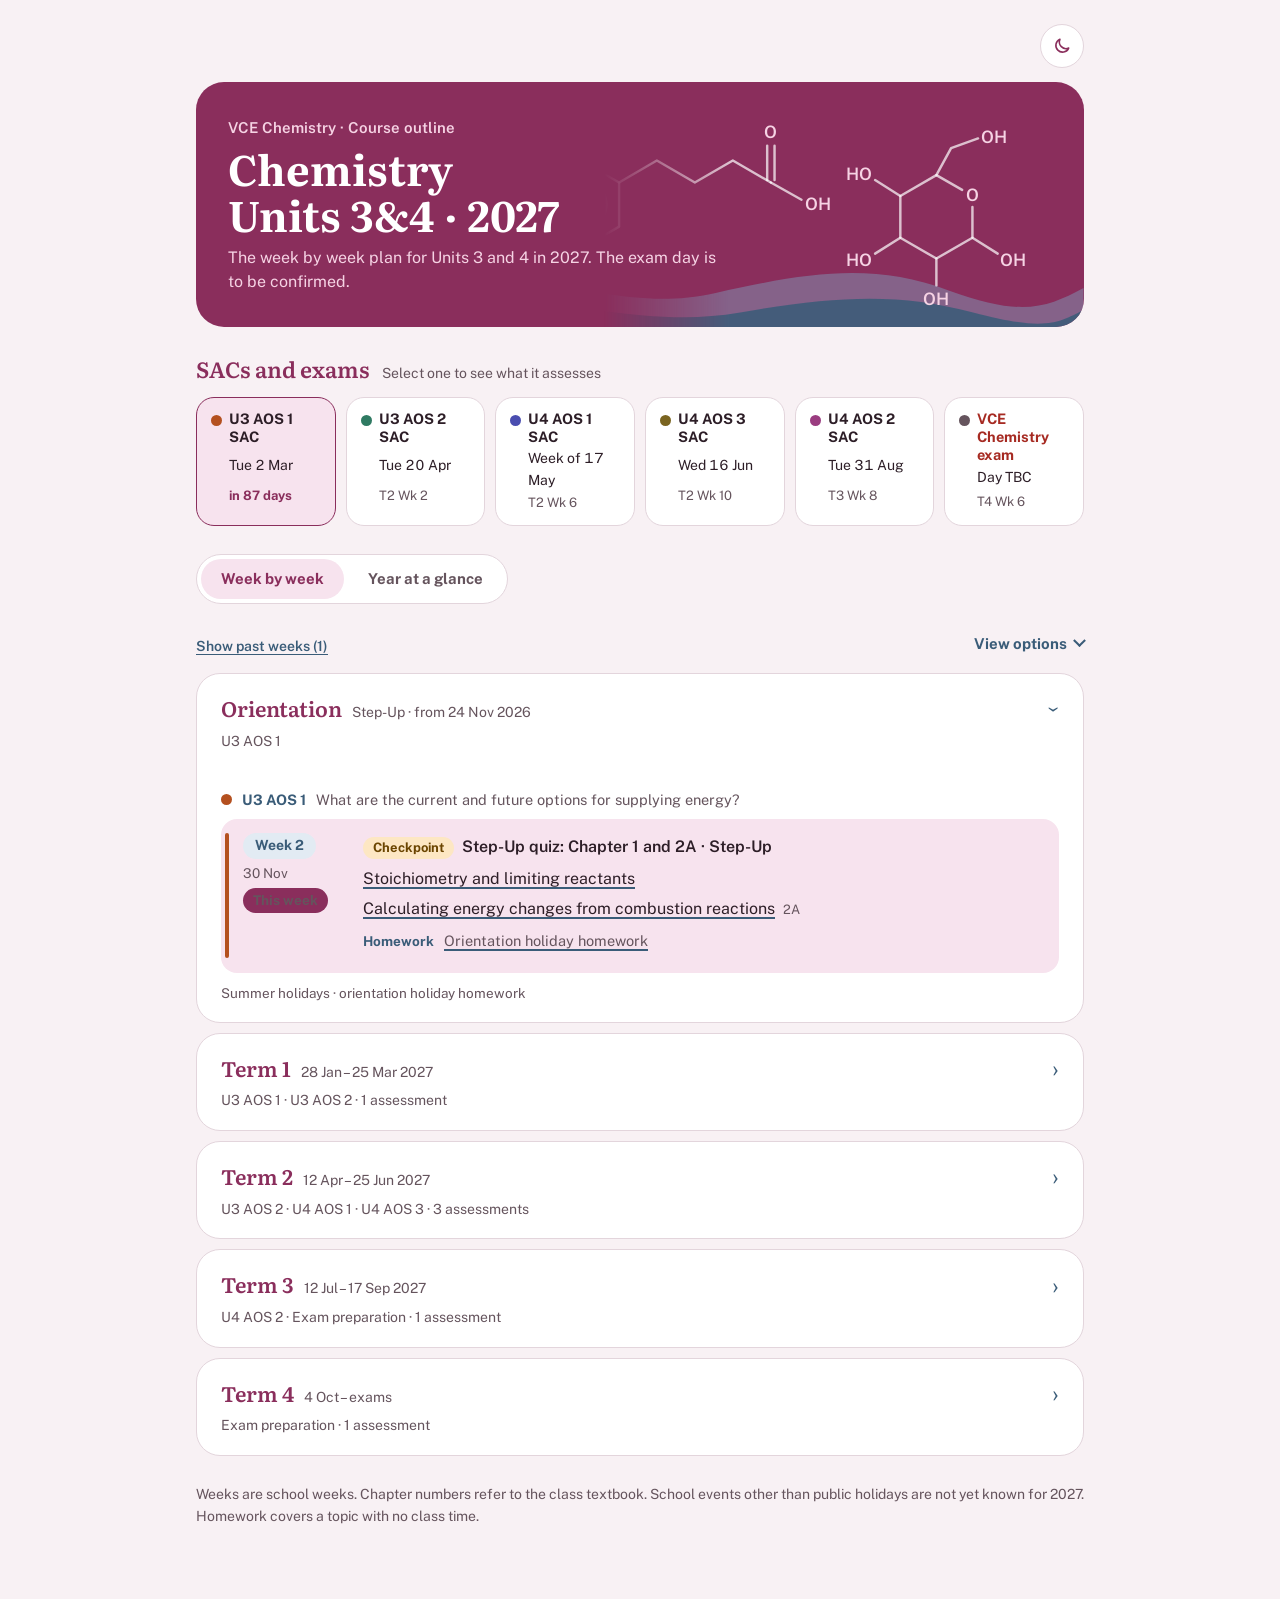
==== index.html @ 83db7c50 "Add periods 2 to 4, link Step-Up lessons and add dark mode to outline" ====
<!doctype html>
<html lang="en">
<head>
<meta charset="utf-8">
<meta name="viewport" content="width=device-width,initial-scale=1,viewport-fit=cover">
<meta name="robots" content="noindex">
<script>try{var t=localStorage.getItem("y12-theme");if(t==="dark"||t==="light")document.documentElement.setAttribute("data-theme",t)}catch(e){}</script>
<title>Chemistry U3&amp;4 Course Outline 2027</title>
<link rel="preconnect" href="https://fonts.googleapis.com">
<link rel="preconnect" href="https://fonts.gstatic.com" crossorigin>
<link rel="stylesheet" href="https://fonts.googleapis.com/css2?family=Literata:ital,opsz,wght@0,7..72,600;0,7..72,700;1,7..72,600&family=Public+Sans:wght@400;600;700&display=swap">
<style>
[hidden]:not([hidden=until-found i]){display:none!important}
:root{
  color-scheme:light;
  --bg:#F8F1F4; --surface:#FFFFFF; --ink:#2D1E27; --muted:#65545D; --faint:#65545D; --line:#E3D5DC;
  --rose:#8A2E5C; --rose-light:#F6D3E4; --tint:#F7E3EE; --track:#EBDDE4;
  --accent:#3A5C78; --accent-soft:#E2EBF3; --slate-mid:#7FA3C2;
  --a31:#B4501F; --a31-bg:#FBE9DD; --a32:#2F7A62; --a32-bg:#DDF0E9; --a41:#4A4DB0; --a41-bg:#E6E7F8; --a42:#9A3C80; --a42-bg:#F6E3F0; --a43:#7A6420; --a43-bg:#F1EAD3;
  --rev:#65545D; --rev-bg:#EFE6EA; --ori:#3A5C78; --ori-bg:#E2EBF3; --b23:#2F6B7A; --b23-bg:#DCEDF0;
  --sac:#8A2E5C; --sac-bg:#F7E3EE; --exam:#A62A22; --exam-bg:#FBE3E0;
  --band:#8A2E5C; --on-rose:#FFFFFF; --pop:0 10px 28px rgb(138 46 92/.14);
  --demo-bg:#FFF0B3; --demo-ink:#5E4700; --prac-bg:#DDF1E2; --prac-ink:#1B5E34; --chk-bg:#FDE7C3; --chk-ink:#6B4500;
  --display:"Literata",Georgia,"Times New Roman",serif;
  --body:"Public Sans",system-ui,-apple-system,"Segoe UI",sans-serif;
}
@media (prefers-color-scheme: dark){:root:not([data-theme="light"]){
  --bg:#1F1320; --surface:#2B1B2D; --ink:#F7ECF2; --muted:#CDB8C5; --faint:#CDB8C5; --line:#4A3350;
  --rose:#F28DBE; --rose-light:#F9C9DF; --tint:#4A2140; --track:#3E2A42; --band:#84275A; --on-rose:#2A1020;
  --accent:#9CC4E6; --accent-soft:#243A50; --slate-mid:#8DB8DC;
  --a31:#FF9A62; --a31-bg:#4A2E1E; --a32:#6FD3AE; --a32-bg:#1C3D33; --a41:#A2A6FF; --a41-bg:#2C2C55; --a42:#F09AD7; --a42-bg:#4A2140; --a43:#E2C66A; --a43-bg:#3F3518;
  --rev:#CDB8C5; --rev-bg:#3A2A3D; --ori:#9CC4E6; --ori-bg:#243A50; --b23:#7FD0DE; --b23-bg:#1D3A40;
  --sac:#F28DBE; --sac-bg:#4A2140; --exam:#FF8A80; --exam-bg:#4A1F24;
  --demo-bg:#4A3C10; --demo-ink:#FFE48A; --prac-bg:#173D27; --prac-ink:#9BE6B4; --chk-bg:#4A3312; --chk-ink:#FFCB80;
  --pop:0 10px 28px rgb(0 0 0/.45); color-scheme:dark;}}
:root[data-theme="dark"]{
  --bg:#1F1320; --surface:#2B1B2D; --ink:#F7ECF2; --muted:#CDB8C5; --faint:#CDB8C5; --line:#4A3350;
  --rose:#F28DBE; --rose-light:#F9C9DF; --tint:#4A2140; --track:#3E2A42; --band:#84275A; --on-rose:#2A1020;
  --accent:#9CC4E6; --accent-soft:#243A50; --slate-mid:#8DB8DC;
  --a31:#FF9A62; --a31-bg:#4A2E1E; --a32:#6FD3AE; --a32-bg:#1C3D33; --a41:#A2A6FF; --a41-bg:#2C2C55; --a42:#F09AD7; --a42-bg:#4A2140; --a43:#E2C66A; --a43-bg:#3F3518;
  --rev:#CDB8C5; --rev-bg:#3A2A3D; --ori:#9CC4E6; --ori-bg:#243A50; --b23:#7FD0DE; --b23-bg:#1D3A40;
  --sac:#F28DBE; --sac-bg:#4A2140; --exam:#FF8A80; --exam-bg:#4A1F24;
  --demo-bg:#4A3C10; --demo-ink:#FFE48A; --prac-bg:#173D27; --prac-ink:#9BE6B4; --chk-bg:#4A3312; --chk-ink:#FFCB80;
  --pop:0 10px 28px rgb(0 0 0/.45); color-scheme:dark;}

*{box-sizing:border-box}
html{background:var(--bg)}
body{margin:0;background:var(--bg);color:var(--ink);font-family:var(--body);font-size:16px;line-height:1.55}
img{max-width:100%}
.wrap{max-width:920px;margin:0 auto;padding-left:max(16px,env(safe-area-inset-left,0px));padding-right:max(16px,env(safe-area-inset-right,0px));padding-block:24px 72px;display:grid;gap:28px}
h1,h2{font-family:var(--display);font-weight:700;color:var(--rose);margin:0}
h1{font-size:clamp(30px,5vw,42px);line-height:1.1;margin:6px 0 0;text-wrap:balance}
h2{font-size:22px;font-weight:600;line-height:1.25}
a{color:var(--accent)}
:focus-visible{outline:2px solid var(--accent);outline-offset:2px}
section{display:grid;gap:14px}
.eyebrow{font-size:15px;font-weight:600;color:var(--muted)}
.lede{margin:8px 0 0;color:var(--muted);font-size:16px;max-width:62ch}
.ico{width:16px;height:16px;fill:none;stroke:currentColor;stroke-width:1.8;stroke-linecap:round;stroke-linejoin:round;vertical-align:-3px}
.sr{position:absolute;width:1px;height:1px;overflow:hidden;clip:rect(0 0 0 0);white-space:nowrap}
.sw{width:11px;height:11px;border-radius:50%;display:inline-block;flex:none}

header.banner{position:relative;overflow:hidden;isolation:isolate;border-radius:28px;padding:34px 32px 32px;color:#fff;background:var(--band)}
header.banner .art{position:absolute;top:0;right:0;height:100%;width:min(54%,520px);z-index:-1;-webkit-mask-image:linear-gradient(to right,transparent 0,#000 26%);mask-image:linear-gradient(to right,transparent 0,#000 26%)}
header.banner .eyebrow{color:var(--rose-light)}
header.banner h1{color:#fff;max-width:60%}
header.banner .lede{color:var(--rose-light);max-width:50ch}
@media (max-width:640px){header.banner{padding:26px 20px 24px;border-radius:24px}header.banner h1{max-width:none}header.banner .art{width:100%;opacity:.3}}

#sachead.stlab{display:flex;flex-wrap:wrap;gap:4px 12px;align-items:baseline}
#sachead.stlab span{font-family:var(--body);font-size:14px;font-weight:400;color:var(--muted)}
.sacstrip{display:grid;grid-template-columns:repeat(auto-fit,minmax(118px,1fr));gap:10px}
.sc{appearance:none;font:inherit;text-align:left;cursor:pointer;position:relative;background:var(--surface);border:1px solid var(--line);border-radius:18px;padding:12px 14px 12px 32px;display:grid;gap:2px;color:var(--ink)}
.sc::before{content:"";position:absolute;left:14px;top:17px;width:11px;height:11px;border-radius:50%;background:var(--c)}
.sc:hover{border-color:var(--muted)}
.sc .sct{font-weight:700;font-size:14.5px;line-height:1.25}
.sc .scd{font-variant-numeric:tabular-nums;font-size:14px}
.sc .scw{font-size:13px;color:var(--muted)}
.sc.exam .sct{color:var(--exam)}
.sc.nx{background:var(--tint);border-color:var(--rose)}
.sc.nx .scw{color:var(--rose);font-weight:700}
.sc.past{opacity:.55}
.sc[aria-expanded="true"]{outline:2px solid var(--rose);outline-offset:1px}
.sackk{background:var(--surface);border:1px solid var(--line);border-radius:22px;padding:16px 20px}
.sackk .kkhead{display:flex;flex-wrap:wrap;gap:4px 8px;align-items:center;font-size:14.5px;color:var(--muted);padding-bottom:8px}
.sackk .kkhead b{color:var(--ink);font-size:16px}
.sackk .kkx{margin-left:auto;appearance:none;border:1px solid var(--line);background:var(--surface);width:32px;height:32px;border-radius:50%;font-size:20px;line-height:1;color:var(--muted);cursor:pointer;padding:0}
.sackk .kkx:hover{border-color:var(--muted)}
.sackk .cov{padding:0;margin:0;background:none}

.vtabs{display:inline-flex;justify-self:start;gap:4px;background:var(--surface);border:1px solid var(--line);border-radius:999px;padding:4px}
.vtabs button{appearance:none;font:inherit;font-weight:700;font-size:15px;background:none;border:0;border-radius:999px;padding:8px 20px;color:var(--muted);cursor:pointer}
.vtabs button:hover{color:var(--ink)}
.vtabs button[aria-selected="true"]{background:var(--tint);color:var(--rose)}

.toolbar{display:flex;justify-content:space-between;align-items:center;gap:10px;flex-wrap:wrap}
.btn{appearance:none;font:inherit;font-size:14px;font-weight:700;border:1px solid var(--line);background:var(--surface);color:var(--ink);border-radius:999px;padding:7px 16px;cursor:pointer}
.btn:hover{border-color:var(--muted)}
.seg{display:inline-flex;border:1px solid var(--line);border-radius:999px;overflow:hidden;background:var(--surface);padding:3px;gap:2px}
.seg button{all:unset;cursor:pointer;padding:6px 16px;font-size:14px;font-weight:700;color:var(--muted);border-radius:999px}
.seg button[aria-pressed="true"]{background:var(--tint);color:var(--rose)}
.seg button:focus-visible{outline:2px solid var(--accent);outline-offset:1px}
.pastbtn,.freset{appearance:none;font:inherit;font-size:14px;font-weight:600;background:none;border:0;color:var(--accent);text-decoration:underline;text-underline-offset:3px;cursor:pointer;padding:4px 0;justify-self:start}
.filters{display:flex;flex-wrap:wrap;gap:8px;align-items:center}
.flab{font-size:14px;font-weight:700;color:var(--accent);margin-right:4px}
.fchip{appearance:none;font:inherit;font-size:14px;font-weight:600;display:inline-flex;gap:6px;align-items:center;padding:6px 14px;border-radius:999px;border:1px solid var(--line);background:var(--surface);color:var(--muted);cursor:pointer}
.fchip:hover{border-color:var(--muted)}
.fchip[aria-pressed="true"]{color:var(--rose);border-color:var(--rose);background:var(--tint)}
.fnote{margin:0;font-size:14.5px;color:var(--muted)}
.wkbar{display:flex;justify-content:space-between;align-items:flex-start;gap:10px;flex-wrap:wrap}
details.opts{margin-left:auto;font-size:15px}
.wkbar details.opts{position:relative}
.wkbar .optbody{position:absolute;right:0;z-index:5;min-width:290px;box-shadow:var(--pop)}
details.opts>summary{cursor:pointer;color:var(--accent);font-weight:700;list-style:none;text-align:right;display:inline-flex;align-items:center;gap:8px;justify-content:flex-end}
details.opts>summary::-webkit-details-marker{display:none}
details.opts>summary::after{content:"";width:7px;height:7px;border:solid currentColor;border-width:0 2px 2px 0;transform:rotate(45deg) translate(-2px,-2px);transition:transform .2s}
details.opts[open]>summary::after{transform:rotate(-135deg) translate(-2px,-2px)}
.optbody{margin-top:8px;background:var(--surface);border:1px solid var(--line);border-radius:22px;padding:16px;display:grid;gap:12px}
.optrow{display:flex;flex-wrap:wrap;gap:10px;align-items:center}
#panel-wk{display:grid;gap:12px}

details.term-d{background:var(--surface);border:1px solid var(--line);border-radius:24px}
details.term-d>summary{list-style:none;cursor:pointer;padding:18px 24px;display:grid;grid-template-columns:minmax(0,1fr) auto;gap:6px 12px;align-items:center;border-radius:24px}
details.term-d>summary::-webkit-details-marker{display:none}
summary .tn{font-family:var(--display);font-size:21px;font-weight:600;color:var(--rose)}
summary .tn small{font-family:var(--body);font-size:14px;font-weight:400;color:var(--muted);margin-left:10px}
summary .ts{grid-column:1/-1;font-size:14px;color:var(--muted);display:flex;flex-wrap:wrap;gap:4px 10px;align-items:center}
summary .chev{font-size:24px;line-height:1;color:var(--accent);transition:transform .2s}
details[open]>summary .chev{transform:rotate(90deg)}
.nowtag{font-size:12.5px;font-weight:700;color:var(--on-rose);background:var(--rose);border-radius:999px;padding:2px 10px;margin-left:8px}
.pill{display:inline-block;font-size:13px;padding:2px 10px;border-radius:999px;background:var(--rev-bg);color:var(--rev);font-weight:600}
.pill.a31{background:var(--a31-bg);color:var(--a31)} .pill.a32{background:var(--a32-bg);color:var(--a32)} .pill.a41{background:var(--a41-bg);color:var(--a41)} .pill.a42{background:var(--a42-bg);color:var(--a42)} .pill.a43{background:var(--a43-bg);color:var(--a43)}
.pill.ori{background:var(--ori-bg);color:var(--ori)} .pill.b23{background:var(--b23-bg);color:var(--b23)} .pill.rev{background:var(--rev-bg);color:var(--rev)}
.tbody{padding:0 24px 16px;display:grid}
.terms-wrap.hidepast .wk.past,.terms-wrap.hidepast .aosb.past,.terms-wrap.hidepast details.term-d.past{display:none}
.aosb{display:flex;align-items:center;gap:10px;padding:18px 0 8px;font-size:14.5px;color:var(--muted)}
.aosb .sw{align-self:center}
.aosb b{color:var(--accent);font-weight:700;white-space:nowrap}
.wk{position:relative;display:grid;grid-template-columns:104px minmax(0,1fr);gap:16px;padding:14px 8px 14px 22px;border-bottom:1px solid var(--line);scroll-margin-top:16px}
.wk::before{content:"";position:absolute;left:4px;top:14px;bottom:14px;width:4px;border-radius:4px;background:var(--c,var(--rev))}
.wk:last-child{border-bottom:0}
.wk.now{background:var(--tint);border-bottom-color:transparent;border-radius:16px}
.wk.flash{outline:2px solid var(--rose);outline-offset:-2px}
.wk .when{display:flex;flex-direction:column;align-items:flex-start;gap:4px}
.wk .when b{display:inline-block;font-weight:700;font-size:14px;color:var(--accent);background:var(--accent-soft);border-radius:999px;padding:2px 12px}
.wk .when span{font-size:13.5px;color:var(--muted)}
.wk .when .nowtag{margin:0}
.items{list-style:none;margin:0;padding:0;display:grid;gap:5px}
.items li{display:flex;gap:0;align-items:flex-start;flex-wrap:wrap}
.items li.p .lbl,.items li.d .lbl{font-weight:600;color:var(--ink)}
.items li.h .lbl,.items li.r .lbl,.items li.rline .lbl{color:var(--muted)}
.items .lbl a{color:inherit;text-decoration:underline;text-decoration-color:var(--accent);text-decoration-thickness:1.5px;text-underline-offset:3px}
.items .lbl a:hover{color:var(--accent)}
.items .cc{font-size:13px;color:var(--muted);margin-left:8px;white-space:nowrap}
.items li.as{background:var(--sac-bg);border-radius:14px;padding:6px 10px;margin:0 -10px}
.items li.as.exam{background:var(--exam-bg)}
.items li.as.ox{background:none;padding:2px 0;margin:0}
.items li.as .lbl{font-weight:700;color:var(--rose)}
.items li.as.exam .lbl{color:var(--exam)}
.items li.as.ox .lbl{font-weight:600;color:var(--ink)}
.items li .o{display:block;font-weight:400;font-size:14px;color:var(--muted)}
.astag{display:inline-block;font-size:13px;font-weight:700;margin-right:8px;padding:1px 10px;border-radius:999px;background:var(--surface);color:var(--rose)}
.as.exam .astag{color:var(--exam)}
.as.ox .astag{background:var(--chk-bg);color:var(--chk-ink)}
.items details summary{cursor:pointer;list-style:none}
.items details summary::-webkit-details-marker{display:none}
.items details summary .more{font-size:13.5px;font-weight:600;color:var(--accent);margin-left:8px;white-space:nowrap;text-decoration:underline;text-underline-offset:3px}
.items details ul{margin:8px 0 2px;padding-left:20px;font-size:14.5px;color:var(--ink);display:grid;gap:5px}
.items details ul sub,.items details ul sup{font-size:.75em}
.hwlab{margin:8px 0 2px;font-size:13.5px;font-weight:700;color:var(--accent)}
.hwline{display:flex;gap:10px;align-items:baseline;margin-top:8px;font-size:14.5px;color:var(--muted)}
.hwlab2{font-size:13.5px;font-weight:700;color:var(--accent);flex:none}
.hwitems{gap:2px}
.hwitems li{color:var(--muted)}
.empty{color:var(--muted);font-style:italic}
.ev{font-size:13.5px;color:var(--muted);margin-top:6px}
.hol{font-size:13.5px;color:var(--muted);padding:10px 0 2px}

.tag{display:inline-flex;align-items:center;gap:5px;font-size:13px;font-weight:700;line-height:1;padding:4px 10px 4px 7px;border-radius:999px;margin-right:8px;vertical-align:1px;white-space:nowrap}
.tag .ico{width:15px;height:15px;vertical-align:0}
.tag.d{background:var(--demo-bg);color:var(--demo-ink)}
.tag.p{background:var(--prac-bg);color:var(--prac-ink)}

.cov{padding:4px 0 14px;display:grid;gap:10px;font-size:15px}
.cov .lead{font-weight:700;color:var(--rose)}
.cov .stmt{color:var(--muted);margin:0;max-width:65ch}
.cov h4{margin:6px 0 0;font-size:14.5px;font-weight:700;color:var(--accent)}
.cov ul{margin:0;padding-left:20px;display:grid;gap:6px;max-width:72ch}
.cov ul ul{margin-top:5px;list-style:circle}
.cov li{border:0;padding:0;display:list-item;line-height:1.5}
.cov .q{margin:0;font-family:var(--display);font-style:italic}
.cov .src{margin:4px 0 0;font-size:13px;color:var(--muted)}
.cov sub,.cov sup{line-height:0}

#panel-yr .toolbar h2{color:var(--rose)}
.pacebox{background:var(--surface);border:1px solid var(--line);border-radius:24px;overflow:hidden}
.phead,.prow{display:grid;grid-template-columns:minmax(0,1.5fr) minmax(0,1fr) minmax(0,1fr);gap:4px 16px;align-items:baseline}
.phead{padding:12px 22px;font-size:14px;font-weight:700;color:var(--accent);background:var(--accent-soft)}
.pacelist{list-style:none;margin:0;padding:0}
.pacelist>li{border-top:1px solid var(--line)}
.prow{padding:14px 22px}
.pacelist>li.now .prow{background:var(--tint)}
.pname{display:flex;flex-direction:column;gap:2px;min-width:0}
.tog{all:unset;cursor:pointer;font-weight:700;display:inline-flex;align-items:center;gap:10px}
.tog:focus-visible{outline:2px solid var(--accent);outline-offset:2px;border-radius:6px}
.tog .chev{color:var(--accent);font-size:20px;line-height:1;transition:transform .15s}
.tog[aria-expanded="true"] .chev{transform:rotate(90deg)}
.pch,.pnote{font-size:14px;color:var(--muted);padding-left:21px}
.pwhen{font-variant-numeric:tabular-nums;min-width:0}
.pwhen a{color:inherit;text-decoration:underline;text-decoration-color:var(--accent);text-underline-offset:3px}
.pwhen .wks{color:var(--muted)}
.pwhen .pnote{display:block;padding-left:0}
.psac{font-variant-numeric:tabular-nums;min-width:0}
.psac .none{color:var(--muted)}
.pacelist>li.soon .psac b{color:var(--rose)}
.pacelist .cov{margin:0 22px 16px}
@media (max-width:640px){.phead{display:none}.prow{grid-template-columns:1fr;gap:4px}.pwhen,.psac{padding-left:21px;font-size:15px}}
.calbox{overflow-x:auto;background:var(--surface);border:1px solid var(--line);border-radius:24px;padding:14px 0}
.cal{display:grid;grid-template-columns:170px repeat(var(--cols),minmax(16px,1fr));min-width:calc(170px + var(--cols)*16px);row-gap:6px;position:relative;padding-right:14px}
.cal .lab{position:sticky;left:0;z-index:2;background:var(--surface);padding:0 10px 0 16px;font-size:13.5px;font-weight:700;display:flex;align-items:center;gap:8px;min-height:30px;line-height:1.2}
.cal .th{font-size:13px;font-weight:700;color:var(--accent);border-left:2px solid var(--line);padding:0 6px;white-space:nowrap;overflow:hidden}
.cal .wn{font-size:10.5px;color:var(--muted);text-align:center;border-left:1px solid var(--line)}
.cal .wn.ts{border-left:2px solid var(--line)}
.cal .wn.now{color:var(--rose);font-weight:700}
.cal .gl{border-left:1px solid var(--track);min-height:30px}
.cal .gl.ts{border-left:2px solid var(--line)}
.cal .gl.now{background:var(--tint)}
.cal .bar{align-self:center;height:22px;border-radius:999px;margin:0 1px;cursor:pointer;position:relative;z-index:1;border:0;padding:0}
.cal .bar:focus-visible{outline:2px solid var(--accent);outline-offset:2px}
.cal .mk{align-self:center;justify-self:center;width:13px;height:13px;transform:rotate(45deg);border-radius:3px;background:var(--sac);z-index:3;box-shadow:0 0 0 2px var(--surface)}
.cal .mk.exam{background:var(--exam)}
.cal .mk.ox{background:var(--surface);border:2px solid var(--muted);width:11px;height:11px}
.calkey{display:flex;flex-wrap:wrap;gap:6px 16px;font-size:14px;color:var(--muted);margin-top:8px}
.calkey i{display:inline-block;width:11px;height:11px;transform:rotate(45deg);border-radius:3px;margin-right:6px;vertical-align:-1px}

footer{font-size:14px;color:var(--muted);display:grid;gap:4px}
@media (max-width:640px){
  .wk{grid-template-columns:1fr;gap:6px}
  .wk .when{flex-direction:row;gap:10px;align-items:center;flex-wrap:wrap}
  .wkbar .optbody{min-width:0;width:min(290px,calc(100vw - 32px))}
  details.term-d>summary{padding:16px 18px}
  .tbody{padding:0 16px 14px}
  .sacstrip{grid-template-columns:repeat(2,minmax(0,1fr))}
  .hwline{flex-direction:column;gap:2px}
  details.opts{justify-self:stretch}
}
@media (prefers-reduced-motion:reduce){summary .chev,.tog .chev,details.opts>summary::after{transition:none}}
.toprow{display:flex;justify-content:flex-end;margin-bottom:-14px}
.themebtn{appearance:none;width:44px;height:44px;border-radius:50%;border:1px solid var(--line);background:var(--surface);color:var(--rose);display:grid;place-items:center;cursor:pointer;padding:0}
.themebtn:hover{border-color:var(--muted)}
.themebtn svg{width:20px;height:20px;fill:none;stroke:currentColor;stroke-width:1.9;stroke-linecap:round;stroke-linejoin:round}
</style>
</head>
<body>
<div class="wrap">
  <div class="toprow"><button class="themebtn" id="themeBtn" type="button" aria-label="Switch to dark mode"></button></div>
  <header class="banner">
    <svg class="art" viewBox="0 0 500 200" preserveAspectRatio="xMaxYMid slice" aria-hidden="true" focusable="false">
      <g fill="none" stroke="rgba(255,255,255,.7)" stroke-width="2" stroke-linecap="round" stroke-linejoin="round">
        <polygon points="121.2,82 121.2,118 90,136 58.8,118 58.8,82 90,64"/>
        <circle cx="90" cy="100" r="21"/>
        <polyline points="121.2,82 152,64 183,82 214,64 245,82"/>
        <line x1="242" y1="80" x2="242" y2="52"/><line x1="248" y1="80" x2="248" y2="52"/>
        <line x1="245" y1="82" x2="270" y2="96"/>
        <polyline points="401,88 380,76 350.6,93 350.6,127 380,144 409.4,127 409.4,102"/>
        <polyline points="380,76 392,54 414,46"/>
        <line x1="350.6" y1="127" x2="330" y2="140"/>
        <line x1="380" y1="144" x2="380" y2="166"/>
        <line x1="409.4" y1="127" x2="430" y2="140"/>
        <line x1="350.6" y1="93" x2="330" y2="80"/>
      </g>
      <path d="M0 200V172C70 150 120 190 200 172S330 148 390 170 470 184 500 168V200Z" fill="#7FA3C2" opacity=".45"/>
      <path d="M0 200V186C80 172 140 202 220 188S350 172 410 188 480 196 500 186V200Z" fill="#3A5C78" opacity=".85"/>
      <g font-family="Public Sans,system-ui,sans-serif" font-size="14" font-weight="600">
        <text x="245" y="46" text-anchor="middle" fill="#F6D3E4">O</text>
        <text x="273" y="104" fill="#F6D3E4">OH</text>
        <text x="409.4" y="97" text-anchor="middle" fill="#F6D3E4">O</text>
        <text x="416" y="50" fill="#F6D3E4">OH</text>
        <text x="306" y="150" fill="#F6D3E4">HO</text>
        <text x="380" y="182" text-anchor="middle" fill="#F6D3E4">OH</text>
        <text x="432" y="150" fill="#F6D3E4">OH</text>
        <text x="306" y="80" fill="#F6D3E4">HO</text>
      </g>
    </svg>
    <div class="eyebrow">VCE Chemistry · Course outline</div>
    <h1>Chemistry Units 3&amp;4 · 2027</h1>
    <p class="lede">The week by week plan for Units 3 and 4 in 2027. The exam day is to be confirmed.</p>
  </header>

  <section aria-labelledby="sachead">
    <h2 id="sachead" class="stlab">SACs and exams <span>Select one to see what it assesses</span></h2>
    <div class="sacstrip" id="sacstrip"></div>
    <div class="sackk" id="sackk" hidden></div>
  </section>

  <div class="vtabs" role="tablist" aria-label="View">
    <button type="button" role="tab" id="vt-wk" data-tab="wk" aria-selected="true">Week by week</button>
    <button type="button" role="tab" id="vt-yr" data-tab="yr" aria-selected="false">Year at a glance</button>
  </div>

  <section id="panel-yr" hidden>
    <div class="toolbar"><h2>Pacing and SACs</h2><div class="seg" role="group" aria-label="View"><button type="button" data-view="list" aria-pressed="true">List</button><button type="button" data-view="cal" aria-pressed="false">Calendar</button></div></div>
    <p class="lede" id="paceLede">Select an area of study to see its key knowledge. Each SAC assesses all of it.</p>
    <div class="calbox" id="calbox" hidden><div class="cal" id="cal"></div></div>
    <div class="calkey" id="calkey" hidden><span><i style="background:var(--sac)"></i>SAC</span><span><i style="background:var(--exam)"></i>Exam (day TBC)</span><span>Select a bar to open its first week</span></div>
    <div class="pacebox" id="pacebox"><div class="phead" aria-hidden="true"><span>Area of study</span><span>When</span><span>Assessed</span></div><ul class="pacelist" id="pace"></ul></div>
  </section>

  <section id="panel-wk">
    <div class="wkbar"><button class="pastbtn" id="pastBtn" type="button" hidden></button><details class="opts"><summary>View options</summary><div class="optbody">
    <div class="optrow"><button class="btn" id="toggleAll" type="button">Open all terms</button></div>
    <div class="filters" role="group" aria-label="Show only">
      <span class="flab">Show only</span>
      <button class="fchip" data-f="p" aria-pressed="false" type="button">Practicals and demos</button>
      <button class="fchip sac" data-f="sac" aria-pressed="false" type="button">SACs and exams</button>
      <button class="fchip" data-f="h" aria-pressed="false" type="button">Homework</button>
      <button class="freset" id="freset" type="button" hidden>Show everything</button>
    </div></div></details></div>
    <p class="fnote" id="fnote" hidden></p>
    <div id="terms" style="display:grid;gap:10px"></div>
  </section>

  <footer>
    <span>Weeks are school weeks. Chapter numbers refer to the class textbook. School events other than public holidays are not yet known for 2027. Homework covers a topic with no class time.</span>
  </footer>
</div>

<script>
(function(){
const TERMS=[{"name": "Orientation", "start": "2026-11-23", "range": "Step-Up · from 24 Nov 2026", "after": "Summer holidays · orientation holiday homework", "weeks": [{"n": 1, "aos": "a31", "items": [{"c": "Ori", "t": "Green chemistry principles and SDGs", "k": "t", "u": "orientation/green-chemistry-sdgs.html"}, {"c": "1A", "t": "Fossil fuels", "k": "t", "u": "orientation/period-2.html"}, {"c": "1B", "t": "Biofuels", "k": "t", "u": "orientation/period-2.html"}, {"c": "1C", "t": "Fuel for the body", "k": "t", "u": "orientation/period-3.html"}, {"c": "1D", "t": "Enthalpy changes and combustion reactions", "k": "t", "u": "orientation/period-4.html"}], "ev": ["No classes (Mon 23 Nov)", "Step-Up starts (Tue 24 Nov)"], "as": []}, {"n": 2, "aos": "a31", "items": [{"c": "Ori", "t": "Stoichiometry and limiting reactants", "k": "t", "u": "orientation/stoichiometry.html"}, {"c": "2A", "t": "Calculating energy changes from combustion reactions", "k": "t", "u": "orientation/2a-practice.html"}, {"c": "HW", "t": "Orientation holiday homework", "k": "h", "u": "https://eduvic.sharepoint.com/sites/ScienceFaculty567/Shared%20Documents/Forms/AllItems.aspx?id=%2Fsites%2FScienceFaculty567%2FShared%20Documents%2FChemistry%20Units%203%2C4%2FStudent%2F0%20Orientation%2FHoliday%20homework"}], "ev": [], "as": [{"t": "Step-Up quiz: Chapter 1 and 2A", "d": "Step-Up", "check": true, "aos": "a31"}]}]}, {"name": "Term 1", "start": "2027-01-25", "range": "28 Jan – 25 Mar 2027", "after": "Term 1 holidays · holiday homework", "weeks": [{"n": 1, "aos": "a31", "items": [{"c": "2B", "t": "Calculating energy changes using water", "k": "t", "u": "https://eduvic.sharepoint.com/sites/ScienceFaculty567/Shared%20Documents/Forms/AllItems.aspx?id=%2Fsites%2FScienceFaculty567%2FShared%20Documents%2FChemistry%20Units%203%2C4%2FStudent%2F1%20U3%20AOS1%20Energy%2F2B%20Calculating%20energy%20changes%20using%20water"}, {"c": "2B", "t": "Calorimetry: finding a calibration factor", "k": "p", "u": "https://eduvic.sharepoint.com/sites/ScienceFaculty567/Shared%20Documents/Forms/AllItems.aspx?id=%2Fsites%2FScienceFaculty567%2FShared%20Documents%2FChemistry%20Units%203%2C4%2FStudent%2F1%20U3%20AOS1%20Energy%2F2B%20Prac%20Calorimetry%20and%20calibration%20factor"}], "ev": ["Australia Day (Tue 26 Jan)", "Students start (Thu 28 Jan)"], "as": [{"t": "Holiday homework retrieval quiz", "d": "Thu 28 Jan", "check": true, "aos": "a31"}]}, {"n": 2, "aos": "a31", "items": [{"c": "2C", "t": "Energy from fuels and food", "k": "t", "u": "https://eduvic.sharepoint.com/sites/ScienceFaculty567/Shared%20Documents/Forms/AllItems.aspx?id=%2Fsites%2FScienceFaculty567%2FShared%20Documents%2FChemistry%20Units%203%2C4%2FStudent%2F1%20U3%20AOS1%20Energy%2F2C%20Energy%20from%20fuels%20and%20food"}, {"c": "3A", "t": "Redox reactions", "k": "t", "u": "https://eduvic.sharepoint.com/sites/ScienceFaculty567/Shared%20Documents/Forms/AllItems.aspx?id=%2Fsites%2FScienceFaculty567%2FShared%20Documents%2FChemistry%20Units%203%2C4%2FStudent%2F1%20U3%20AOS1%20Energy%2F3A%20Redox%20reactions"}, {"c": "3B", "t": "Writing redox equations", "k": "t", "u": "https://eduvic.sharepoint.com/sites/ScienceFaculty567/Shared%20Documents/Forms/AllItems.aspx?id=%2Fsites%2FScienceFaculty567%2FShared%20Documents%2FChemistry%20Units%203%2C4%2FStudent%2F1%20U3%20AOS1%20Energy%2F3B%20Writing%20redox%20equations"}, {"c": "3C", "t": "Primary galvanic cells", "k": "t", "u": "https://eduvic.sharepoint.com/sites/ScienceFaculty567/Shared%20Documents/Forms/AllItems.aspx?id=%2Fsites%2FScienceFaculty567%2FShared%20Documents%2FChemistry%20Units%203%2C4%2FStudent%2F1%20U3%20AOS1%20Energy%2F3C%20Primary%20galvanic%20cells"}], "ev": [], "as": []}, {"n": 3, "aos": "a31", "items": [{"c": "3D", "t": "Designing galvanic cells", "k": "t", "u": "https://eduvic.sharepoint.com/sites/ScienceFaculty567/Shared%20Documents/Forms/AllItems.aspx?id=%2Fsites%2FScienceFaculty567%2FShared%20Documents%2FChemistry%20Units%203%2C4%2FStudent%2F1%20U3%20AOS1%20Energy%2F3D%20Designing%20galvanic%20cells"}, {"c": "3C", "t": "How can half-cells turn chemical energy into electrical energy?", "k": "p", "u": "https://eduvic.sharepoint.com/sites/ScienceFaculty567/Shared%20Documents/Forms/AllItems.aspx?id=%2Fsites%2FScienceFaculty567%2FShared%20Documents%2FChemistry%20Units%203%2C4%2FStudent%2F1%20U3%20AOS1%20Energy%2F3C%20Prac%20Half-cells"}, {"c": "3E", "t": "Fuel cells", "k": "t", "u": "https://eduvic.sharepoint.com/sites/ScienceFaculty567/Shared%20Documents/Forms/AllItems.aspx?id=%2Fsites%2FScienceFaculty567%2FShared%20Documents%2FChemistry%20Units%203%2C4%2FStudent%2F1%20U3%20AOS1%20Energy%2F3E%20Fuel%20cells"}], "ev": [], "as": []}, {"n": 4, "aos": "a31", "items": [{"c": "3F", "t": "Faraday's law in galvanic and fuel cells", "k": "t", "u": "https://eduvic.sharepoint.com/sites/ScienceFaculty567/Shared%20Documents/Forms/AllItems.aspx?id=%2Fsites%2FScienceFaculty567%2FShared%20Documents%2FChemistry%20Units%203%2C4%2FStudent%2F1%20U3%20AOS1%20Energy%2F3F%20Faraday%27s%20law%20in%20galvanic%20and%20fuel%20cells"}, {"c": "4B", "t": "Catalysts", "k": "t", "u": "https://eduvic.sharepoint.com/sites/ScienceFaculty567/Shared%20Documents/Forms/AllItems.aspx?id=%2Fsites%2FScienceFaculty567%2FShared%20Documents%2FChemistry%20Units%203%2C4%2FStudent%2F2%20U3%20AOS2%20Rate%20and%20yield%2F4B%20Catalysts"}, {"c": "4A", "t": "Factors affecting the rate of a chemical reaction", "k": "t", "u": "https://eduvic.sharepoint.com/sites/ScienceFaculty567/Shared%20Documents/Forms/AllItems.aspx?id=%2Fsites%2FScienceFaculty567%2FShared%20Documents%2FChemistry%20Units%203%2C4%2FStudent%2F2%20U3%20AOS2%20Rate%20and%20yield%2F4A%20Factors%20affecting%20the%20rate%20of%20a%20chemical%20reaction"}, {"c": "4B.1", "t": "Which factor has the greatest impact on the rate of a reaction?", "k": "p", "u": "https://eduvic.sharepoint.com/sites/ScienceFaculty567/Shared%20Documents/Forms/AllItems.aspx?id=%2Fsites%2FScienceFaculty567%2FShared%20Documents%2FChemistry%20Units%203%2C4%2FStudent%2F2%20U3%20AOS2%20Rate%20and%20yield%2F4B.1%20Prac%20Factors%20affecting%20reaction%20rate"}, {"c": "3G", "t": "Fuel cell challenges and innovations", "k": "h", "u": "https://eduvic.sharepoint.com/sites/ScienceFaculty567/Shared%20Documents/Forms/AllItems.aspx?id=%2Fsites%2FScienceFaculty567%2FShared%20Documents%2FChemistry%20Units%203%2C4%2FStudent%2F1%20U3%20AOS1%20Energy%2F3G%20Fuel%20cell%20challenges%20and%20innovations%20%28HW%29"}], "ev": [], "as": []}, {"n": 5, "aos": "a31", "items": [{"c": "4B.1", "t": "Which factor has the greatest impact on the rate of a reaction?", "k": "p", "u": "https://eduvic.sharepoint.com/sites/ScienceFaculty567/Shared%20Documents/Forms/AllItems.aspx?id=%2Fsites%2FScienceFaculty567%2FShared%20Documents%2FChemistry%20Units%203%2C4%2FStudent%2F2%20U3%20AOS2%20Rate%20and%20yield%2F4B.1%20Prac%20Factors%20affecting%20reaction%20rate"}, {"c": "Rev", "t": "U3 AOS 1 revision", "k": "r", "u": "https://eduvic.sharepoint.com/sites/ScienceFaculty567/Shared%20Documents/Forms/AllItems.aspx?id=%2Fsites%2FScienceFaculty567%2FShared%20Documents%2FChemistry%20Units%203%2C4%2FStudent%2F1%20U3%20AOS1%20Energy%2FRevision"}], "ev": [], "as": [{"t": "U3 AOS 1 checkpoint", "d": "Tue 23 Feb", "check": true, "aos": "a31"}]}, {"n": 6, "aos": "a32", "items": [{"c": "5A", "t": "Equilibrium reactions", "k": "t", "u": "https://eduvic.sharepoint.com/sites/ScienceFaculty567/Shared%20Documents/Forms/AllItems.aspx?id=%2Fsites%2FScienceFaculty567%2FShared%20Documents%2FChemistry%20Units%203%2C4%2FStudent%2F2%20U3%20AOS2%20Rate%20and%20yield%2F5A%20Equilibrium%20reactions"}, {"c": "Demo", "t": "Equilibrium reactions demonstration", "k": "d", "u": "https://eduvic.sharepoint.com/sites/ScienceFaculty567/Shared%20Documents/Forms/AllItems.aspx?id=%2Fsites%2FScienceFaculty567%2FShared%20Documents%2FChemistry%20Units%203%2C4%2FStudent%2F2%20U3%20AOS2%20Rate%20and%20yield%2F5A%20Demo%20Equilibrium%20reactions"}, {"c": "5B", "t": "Calculating equilibrium constants", "k": "t", "u": "https://eduvic.sharepoint.com/sites/ScienceFaculty567/Shared%20Documents/Forms/AllItems.aspx?id=%2Fsites%2FScienceFaculty567%2FShared%20Documents%2FChemistry%20Units%203%2C4%2FStudent%2F2%20U3%20AOS2%20Rate%20and%20yield%2F5B%20Calculating%20equilibrium%20constants"}, {"c": "5C", "t": "Changes to equilibrium", "k": "t", "u": "https://eduvic.sharepoint.com/sites/ScienceFaculty567/Shared%20Documents/Forms/AllItems.aspx?id=%2Fsites%2FScienceFaculty567%2FShared%20Documents%2FChemistry%20Units%203%2C4%2FStudent%2F2%20U3%20AOS2%20Rate%20and%20yield%2F5C%20Changes%20to%20equilibrium"}], "ev": [], "as": [{"t": "U3 AOS 1 SAC", "d": "Tue 2 Mar", "iso": "2027-03-02", "aos": "a31", "o": "Problem-solving with calculations in real-world fuel contexts"}]}, {"n": 7, "aos": "a32", "items": [{"c": "5C", "t": "Changes to equilibrium", "k": "t", "u": "https://eduvic.sharepoint.com/sites/ScienceFaculty567/Shared%20Documents/Forms/AllItems.aspx?id=%2Fsites%2FScienceFaculty567%2FShared%20Documents%2FChemistry%20Units%203%2C4%2FStudent%2F2%20U3%20AOS2%20Rate%20and%20yield%2F5C%20Changes%20to%20equilibrium"}, {"c": "5C", "t": "Effect of concentration changes on equilibrium yields", "k": "p", "u": "https://eduvic.sharepoint.com/sites/ScienceFaculty567/Shared%20Documents/Forms/AllItems.aspx?id=%2Fsites%2FScienceFaculty567%2FShared%20Documents%2FChemistry%20Units%203%2C4%2FStudent%2F2%20U3%20AOS2%20Rate%20and%20yield%2F5C%20Prac%20Concentration%20changes%20and%20equilibrium%20yields"}], "ev": ["Labour Day (Mon 8 Mar)"], "as": []}, {"n": 8, "aos": "a32", "items": [{"c": "5D", "t": "Compromise equilibrium", "k": "t", "u": "https://eduvic.sharepoint.com/sites/ScienceFaculty567/Shared%20Documents/Forms/AllItems.aspx?id=%2Fsites%2FScienceFaculty567%2FShared%20Documents%2FChemistry%20Units%203%2C4%2FStudent%2F2%20U3%20AOS2%20Rate%20and%20yield%2F5D%20Compromise%20equilibrium"}, {"c": "6A", "t": "Electrolytic reactions", "k": "t", "u": "https://eduvic.sharepoint.com/sites/ScienceFaculty567/Shared%20Documents/Forms/AllItems.aspx?id=%2Fsites%2FScienceFaculty567%2FShared%20Documents%2FChemistry%20Units%203%2C4%2FStudent%2F2%20U3%20AOS2%20Rate%20and%20yield%2F6A%20Electrolytic%20reactions"}, {"c": "6B", "t": "Electrolytic cells", "k": "t", "u": "https://eduvic.sharepoint.com/sites/ScienceFaculty567/Shared%20Documents/Forms/AllItems.aspx?id=%2Fsites%2FScienceFaculty567%2FShared%20Documents%2FChemistry%20Units%203%2C4%2FStudent%2F2%20U3%20AOS2%20Rate%20and%20yield%2F6B%20Electrolytic%20cells"}], "ev": [], "as": []}, {"n": 9, "aos": "a32", "items": [{"c": "6C", "t": "Secondary cells", "k": "t", "u": "https://eduvic.sharepoint.com/sites/ScienceFaculty567/Shared%20Documents/Forms/AllItems.aspx?id=%2Fsites%2FScienceFaculty567%2FShared%20Documents%2FChemistry%20Units%203%2C4%2FStudent%2F2%20U3%20AOS2%20Rate%20and%20yield%2F6C%20Secondary%20cells"}, {"c": "6D", "t": "Designing cells to produce green hydrogen", "k": "t", "u": "https://eduvic.sharepoint.com/sites/ScienceFaculty567/Shared%20Documents/Forms/AllItems.aspx?id=%2Fsites%2FScienceFaculty567%2FShared%20Documents%2FChemistry%20Units%203%2C4%2FStudent%2F2%20U3%20AOS2%20Rate%20and%20yield%2F6D%20Designing%20cells%20to%20produce%20green%20hydrogen"}, {"c": "6E", "t": "Faraday's law in electrolytic cells", "k": "t", "u": "https://eduvic.sharepoint.com/sites/ScienceFaculty567/Shared%20Documents/Forms/AllItems.aspx?id=%2Fsites%2FScienceFaculty567%2FShared%20Documents%2FChemistry%20Units%203%2C4%2FStudent%2F2%20U3%20AOS2%20Rate%20and%20yield%2F6E%20Faraday%27s%20law%20in%20electrolytic%20cells"}, {"c": "Rev", "t": "U3 AOS 2 revision", "k": "r", "u": "https://eduvic.sharepoint.com/sites/ScienceFaculty567/Shared%20Documents/Forms/AllItems.aspx?id=%2Fsites%2FScienceFaculty567%2FShared%20Documents%2FChemistry%20Units%203%2C4%2FStudent%2F2%20U3%20AOS2%20Rate%20and%20yield%2FRevision"}], "ev": ["Last day of term (Thu 25 Mar)", "Good Friday (26 Mar)"], "as": []}]}, {"name": "Term 2", "start": "2027-04-12", "range": "12 Apr – 25 Jun 2027", "after": "Term 2 holidays", "weeks": [{"n": 1, "aos": "a32", "items": [{"c": "Rev", "t": "U3 AOS 2 revision", "k": "r", "u": "https://eduvic.sharepoint.com/sites/ScienceFaculty567/Shared%20Documents/Forms/AllItems.aspx?id=%2Fsites%2FScienceFaculty567%2FShared%20Documents%2FChemistry%20Units%203%2C4%2FStudent%2F2%20U3%20AOS2%20Rate%20and%20yield%2FRevision"}], "ev": [], "as": [{"t": "U3 AOS 2 checkpoint", "d": "Wed 14 Apr", "check": true, "aos": "a32"}]}, {"n": 2, "aos": "a41", "items": [{"c": "7A", "t": "Structures of organic compounds", "k": "t", "u": "https://eduvic.sharepoint.com/sites/ScienceFaculty567/Shared%20Documents/Forms/AllItems.aspx?id=%2Fsites%2FScienceFaculty567%2FShared%20Documents%2FChemistry%20Units%203%2C4%2FStudent%2F3%20U4%20AOS1%20Organic%20compounds%2F7A%20Structures%20of%20organic%20compounds"}, {"c": "7B", "t": "Naming and properties of organic compounds", "k": "t", "u": "https://eduvic.sharepoint.com/sites/ScienceFaculty567/Shared%20Documents/Forms/AllItems.aspx?id=%2Fsites%2FScienceFaculty567%2FShared%20Documents%2FChemistry%20Units%203%2C4%2FStudent%2F3%20U4%20AOS1%20Organic%20compounds%2F7B%20Naming%20and%20properties%20of%20organic%20compounds"}], "ev": [], "as": [{"t": "U3 AOS 2 SAC", "d": "Tue 20 Apr", "iso": "2027-04-20", "aos": "a32", "o": "Comparing and evaluating findings from at least two practicals"}]}, {"n": 3, "aos": "a41", "items": [{"c": "7B", "t": "Naming and properties of organic compounds", "k": "t", "u": "https://eduvic.sharepoint.com/sites/ScienceFaculty567/Shared%20Documents/Forms/AllItems.aspx?id=%2Fsites%2FScienceFaculty567%2FShared%20Documents%2FChemistry%20Units%203%2C4%2FStudent%2F3%20U4%20AOS1%20Organic%20compounds%2F7B%20Naming%20and%20properties%20of%20organic%20compounds"}, {"c": "8A", "t": "Types of organic reactions", "k": "t", "u": "https://eduvic.sharepoint.com/sites/ScienceFaculty567/Shared%20Documents/Forms/AllItems.aspx?id=%2Fsites%2FScienceFaculty567%2FShared%20Documents%2FChemistry%20Units%203%2C4%2FStudent%2F3%20U4%20AOS1%20Organic%20compounds%2F8A%20Types%20of%20organic%20reactions"}], "ev": [], "as": []}, {"n": 4, "aos": "a41", "items": [{"c": "8A", "t": "Types of organic reactions", "k": "t", "u": "https://eduvic.sharepoint.com/sites/ScienceFaculty567/Shared%20Documents/Forms/AllItems.aspx?id=%2Fsites%2FScienceFaculty567%2FShared%20Documents%2FChemistry%20Units%203%2C4%2FStudent%2F3%20U4%20AOS1%20Organic%20compounds%2F8A%20Types%20of%20organic%20reactions"}, {"c": "8B", "t": "Sustainability of the production of chemicals", "k": "t", "u": "https://eduvic.sharepoint.com/sites/ScienceFaculty567/Shared%20Documents/Forms/AllItems.aspx?id=%2Fsites%2FScienceFaculty567%2FShared%20Documents%2FChemistry%20Units%203%2C4%2FStudent%2F3%20U4%20AOS1%20Organic%20compounds%2F8B%20Sustainability%20of%20the%20production%20of%20chemicals"}, {"c": "Rev", "t": "U4 AOS 1 revision", "k": "r", "u": "https://eduvic.sharepoint.com/sites/ScienceFaculty567/Shared%20Documents/Forms/AllItems.aspx?id=%2Fsites%2FScienceFaculty567%2FShared%20Documents%2FChemistry%20Units%203%2C4%2FStudent%2F3%20U4%20AOS1%20Organic%20compounds%2FRevision"}], "ev": [], "as": []}, {"n": 5, "aos": "a41", "items": [{"c": "Rev", "t": "U4 AOS 1 revision", "k": "r", "u": "https://eduvic.sharepoint.com/sites/ScienceFaculty567/Shared%20Documents/Forms/AllItems.aspx?id=%2Fsites%2FScienceFaculty567%2FShared%20Documents%2FChemistry%20Units%203%2C4%2FStudent%2F3%20U4%20AOS1%20Organic%20compounds%2FRevision"}], "ev": [], "as": []}, {"n": 6, "aos": "a43", "items": [{"c": "KSS", "t": "Key science skills", "k": "t", "u": "https://eduvic.sharepoint.com/sites/ScienceFaculty567/Shared%20Documents/Forms/AllItems.aspx?id=%2Fsites%2FScienceFaculty567%2FShared%20Documents%2FChemistry%20Units%203%2C4%2FStudent%2F4%20U4%20AOS3%20Investigation%2FKey%20science%20skills"}, {"c": "Inv", "t": "Understanding the task", "k": "t", "u": "https://eduvic.sharepoint.com/sites/ScienceFaculty567/Shared%20Documents/Forms/AllItems.aspx?id=%2Fsites%2FScienceFaculty567%2FShared%20Documents%2FChemistry%20Units%203%2C4%2FStudent%2F4%20U4%20AOS3%20Investigation%2FUnderstanding%20the%20task"}, {"c": "Inv", "t": "Preliminary research and planning", "k": "t", "u": "https://eduvic.sharepoint.com/sites/ScienceFaculty567/Shared%20Documents/Forms/AllItems.aspx?id=%2Fsites%2FScienceFaculty567%2FShared%20Documents%2FChemistry%20Units%203%2C4%2FStudent%2F4%20U4%20AOS3%20Investigation%2FPreliminary%20research%20and%20planning"}], "ev": [], "as": [{"t": "U4 AOS 1 SAC", "d": "Week of 17 May", "iso": "2027-05-18", "aos": "a41", "o": "Analysis and evaluation of a contemporary issue · day to be set", "soft": true}]}, {"n": 7, "aos": "a43", "items": [{"c": "Inv", "t": "Preliminary research and planning", "k": "t", "u": "https://eduvic.sharepoint.com/sites/ScienceFaculty567/Shared%20Documents/Forms/AllItems.aspx?id=%2Fsites%2FScienceFaculty567%2FShared%20Documents%2FChemistry%20Units%203%2C4%2FStudent%2F4%20U4%20AOS3%20Investigation%2FPreliminary%20research%20and%20planning"}, {"c": "KSS", "t": "Key science skills", "k": "t", "u": "https://eduvic.sharepoint.com/sites/ScienceFaculty567/Shared%20Documents/Forms/AllItems.aspx?id=%2Fsites%2FScienceFaculty567%2FShared%20Documents%2FChemistry%20Units%203%2C4%2FStudent%2F4%20U4%20AOS3%20Investigation%2FKey%20science%20skills"}, {"c": "Inv", "t": "Investigation: introduction", "k": "t", "u": "https://eduvic.sharepoint.com/sites/ScienceFaculty567/Shared%20Documents/Forms/AllItems.aspx?id=%2Fsites%2FScienceFaculty567%2FShared%20Documents%2FChemistry%20Units%203%2C4%2FStudent%2F4%20U4%20AOS3%20Investigation%2FInvestigation%20write-up"}], "ev": [], "as": []}, {"n": 8, "aos": "a43", "items": [{"c": "Inv", "t": "Investigation: method", "k": "t", "u": "https://eduvic.sharepoint.com/sites/ScienceFaculty567/Shared%20Documents/Forms/AllItems.aspx?id=%2Fsites%2FScienceFaculty567%2FShared%20Documents%2FChemistry%20Units%203%2C4%2FStudent%2F4%20U4%20AOS3%20Investigation%2FInvestigation%20write-up"}, {"c": "Prac", "t": "Experiment 1: Biodiesel synthesis", "k": "p", "u": "https://eduvic.sharepoint.com/sites/ScienceFaculty567/Shared%20Documents/Forms/AllItems.aspx?id=%2Fsites%2FScienceFaculty567%2FShared%20Documents%2FChemistry%20Units%203%2C4%2FStudent%2F4%20U4%20AOS3%20Investigation%2FPrac%20Experiment%201%20Biodiesel%20synthesis"}], "ev": [], "as": []}, {"n": 9, "aos": "a43", "items": [{"c": "Prac", "t": "Experiment 2: Combustion of biodiesel", "k": "p", "u": "https://eduvic.sharepoint.com/sites/ScienceFaculty567/Shared%20Documents/Forms/AllItems.aspx?id=%2Fsites%2FScienceFaculty567%2FShared%20Documents%2FChemistry%20Units%203%2C4%2FStudent%2F4%20U4%20AOS3%20Investigation%2FPrac%20Experiment%202%20Combustion%20of%20biodiesel"}, {"c": "Inv", "t": "Investigation: results", "k": "t", "u": "https://eduvic.sharepoint.com/sites/ScienceFaculty567/Shared%20Documents/Forms/AllItems.aspx?id=%2Fsites%2FScienceFaculty567%2FShared%20Documents%2FChemistry%20Units%203%2C4%2FStudent%2F4%20U4%20AOS3%20Investigation%2FInvestigation%20write-up"}], "ev": [], "as": []}, {"n": 10, "aos": "a43", "items": [{"c": "Inv", "t": "Investigation: results", "k": "t", "u": "https://eduvic.sharepoint.com/sites/ScienceFaculty567/Shared%20Documents/Forms/AllItems.aspx?id=%2Fsites%2FScienceFaculty567%2FShared%20Documents%2FChemistry%20Units%203%2C4%2FStudent%2F4%20U4%20AOS3%20Investigation%2FInvestigation%20write-up"}, {"c": "Inv", "t": "Investigation: discussion", "k": "t", "u": "https://eduvic.sharepoint.com/sites/ScienceFaculty567/Shared%20Documents/Forms/AllItems.aspx?id=%2Fsites%2FScienceFaculty567%2FShared%20Documents%2FChemistry%20Units%203%2C4%2FStudent%2F4%20U4%20AOS3%20Investigation%2FInvestigation%20write-up"}, {"c": "Inv", "t": "Investigation: conclusion", "k": "t", "u": "https://eduvic.sharepoint.com/sites/ScienceFaculty567/Shared%20Documents/Forms/AllItems.aspx?id=%2Fsites%2FScienceFaculty567%2FShared%20Documents%2FChemistry%20Units%203%2C4%2FStudent%2F4%20U4%20AOS3%20Investigation%2FInvestigation%20write-up"}], "ev": ["King's Birthday (Mon 14 Jun)"], "as": [{"t": "U4 AOS 3 SAC", "d": "Wed 16 Jun", "iso": "2027-06-16", "aos": "a43", "o": "Student-designed investigation · report due"}]}, {"n": 11, "aos": "a43", "items": [], "ev": [], "as": [], "note": "This week is spare."}]}, {"name": "Term 3", "start": "2027-07-12", "range": "12 Jul – 17 Sep 2027", "after": "Term 3 holidays · practice exams and revision program", "weeks": [{"n": 1, "aos": "a42", "items": [{"c": "9A", "t": "Testing for functional groups", "k": "t", "u": "https://eduvic.sharepoint.com/sites/ScienceFaculty567/Shared%20Documents/Forms/AllItems.aspx?id=%2Fsites%2FScienceFaculty567%2FShared%20Documents%2FChemistry%20Units%203%2C4%2FStudent%2F5%20U4%20AOS2%20Analysis%20and%20medicines%2F9A%20Testing%20for%20functional%20groups"}, {"c": "9B", "t": "Analysis of consumer products", "k": "t", "u": "https://eduvic.sharepoint.com/sites/ScienceFaculty567/Shared%20Documents/Forms/AllItems.aspx?id=%2Fsites%2FScienceFaculty567%2FShared%20Documents%2FChemistry%20Units%203%2C4%2FStudent%2F5%20U4%20AOS2%20Analysis%20and%20medicines%2F9B%20Analysis%20of%20consumer%20products"}], "ev": [], "as": []}, {"n": 2, "aos": "a42", "items": [{"c": "9C", "t": "Volumetric analysis using redox titrations", "k": "t", "u": "https://eduvic.sharepoint.com/sites/ScienceFaculty567/Shared%20Documents/Forms/AllItems.aspx?id=%2Fsites%2FScienceFaculty567%2FShared%20Documents%2FChemistry%20Units%203%2C4%2FStudent%2F5%20U4%20AOS2%20Analysis%20and%20medicines%2F9C%20Volumetric%20analysis%20using%20redox%20titrations"}, {"c": "Prac", "t": "Redox titration practical", "k": "p", "u": "https://eduvic.sharepoint.com/sites/ScienceFaculty567/Shared%20Documents/Forms/AllItems.aspx?id=%2Fsites%2FScienceFaculty567%2FShared%20Documents%2FChemistry%20Units%203%2C4%2FStudent%2F5%20U4%20AOS2%20Analysis%20and%20medicines%2F9C%20Prac%20Redox%20titration"}], "ev": [], "as": []}, {"n": 3, "aos": "a42", "items": [{"c": "10A", "t": "Mass spectrometry", "k": "t", "u": "https://eduvic.sharepoint.com/sites/ScienceFaculty567/Shared%20Documents/Forms/AllItems.aspx?id=%2Fsites%2FScienceFaculty567%2FShared%20Documents%2FChemistry%20Units%203%2C4%2FStudent%2F5%20U4%20AOS2%20Analysis%20and%20medicines%2F10A%20Mass%20spectrometry"}, {"c": "10B", "t": "Infrared spectroscopy", "k": "t", "u": "https://eduvic.sharepoint.com/sites/ScienceFaculty567/Shared%20Documents/Forms/AllItems.aspx?id=%2Fsites%2FScienceFaculty567%2FShared%20Documents%2FChemistry%20Units%203%2C4%2FStudent%2F5%20U4%20AOS2%20Analysis%20and%20medicines%2F10B%20Infrared%20spectroscopy"}, {"c": "10C", "t": "Low resolution C-13 NMR", "k": "t", "u": "https://eduvic.sharepoint.com/sites/ScienceFaculty567/Shared%20Documents/Forms/AllItems.aspx?id=%2Fsites%2FScienceFaculty567%2FShared%20Documents%2FChemistry%20Units%203%2C4%2FStudent%2F5%20U4%20AOS2%20Analysis%20and%20medicines%2F10C%20Low%20resolution%20C-13%20NMR"}], "ev": [], "as": []}, {"n": 4, "aos": "a42", "items": [{"c": "10D", "t": "Low and high resolution proton NMR", "k": "t", "u": "https://eduvic.sharepoint.com/sites/ScienceFaculty567/Shared%20Documents/Forms/AllItems.aspx?id=%2Fsites%2FScienceFaculty567%2FShared%20Documents%2FChemistry%20Units%203%2C4%2FStudent%2F5%20U4%20AOS2%20Analysis%20and%20medicines%2F10D%20Low%20and%20high%20resolution%20proton%20NMR"}, {"c": "10E", "t": "Chromatography", "k": "t", "u": "https://eduvic.sharepoint.com/sites/ScienceFaculty567/Shared%20Documents/Forms/AllItems.aspx?id=%2Fsites%2FScienceFaculty567%2FShared%20Documents%2FChemistry%20Units%203%2C4%2FStudent%2F5%20U4%20AOS2%20Analysis%20and%20medicines%2F10E%20Chromatography"}], "ev": [], "as": []}, {"n": 5, "aos": "a42", "items": [{"c": "10E", "t": "Chromatography", "k": "t", "u": "https://eduvic.sharepoint.com/sites/ScienceFaculty567/Shared%20Documents/Forms/AllItems.aspx?id=%2Fsites%2FScienceFaculty567%2FShared%20Documents%2FChemistry%20Units%203%2C4%2FStudent%2F5%20U4%20AOS2%20Analysis%20and%20medicines%2F10E%20Chromatography"}, {"c": "11A", "t": "Extraction, purification and identification of medicinal molecules", "k": "t", "u": "https://eduvic.sharepoint.com/sites/ScienceFaculty567/Shared%20Documents/Forms/AllItems.aspx?id=%2Fsites%2FScienceFaculty567%2FShared%20Documents%2FChemistry%20Units%203%2C4%2FStudent%2F5%20U4%20AOS2%20Analysis%20and%20medicines%2F11A%20Extraction%2C%20purification%20and%20identification%20of%20medicinal%20molecules"}, {"c": "11B", "t": "Enzymes and medicines", "k": "t", "u": "https://eduvic.sharepoint.com/sites/ScienceFaculty567/Shared%20Documents/Forms/AllItems.aspx?id=%2Fsites%2FScienceFaculty567%2FShared%20Documents%2FChemistry%20Units%203%2C4%2FStudent%2F5%20U4%20AOS2%20Analysis%20and%20medicines%2F11B%20Enzymes%20and%20medicines"}], "ev": [], "as": []}, {"n": 6, "aos": "a42", "items": [{"c": "11B", "t": "Enzymes and medicines", "k": "t", "u": "https://eduvic.sharepoint.com/sites/ScienceFaculty567/Shared%20Documents/Forms/AllItems.aspx?id=%2Fsites%2FScienceFaculty567%2FShared%20Documents%2FChemistry%20Units%203%2C4%2FStudent%2F5%20U4%20AOS2%20Analysis%20and%20medicines%2F11B%20Enzymes%20and%20medicines"}, {"c": "Rev", "t": "U4 AOS 2 revision", "k": "r", "u": "https://eduvic.sharepoint.com/sites/ScienceFaculty567/Shared%20Documents/Forms/AllItems.aspx?id=%2Fsites%2FScienceFaculty567%2FShared%20Documents%2FChemistry%20Units%203%2C4%2FStudent%2F5%20U4%20AOS2%20Analysis%20and%20medicines%2FRevision"}], "ev": [], "as": []}, {"n": 7, "aos": "a42", "items": [{"c": "Rev", "t": "U4 AOS 2 revision", "k": "r", "u": "https://eduvic.sharepoint.com/sites/ScienceFaculty567/Shared%20Documents/Forms/AllItems.aspx?id=%2Fsites%2FScienceFaculty567%2FShared%20Documents%2FChemistry%20Units%203%2C4%2FStudent%2F5%20U4%20AOS2%20Analysis%20and%20medicines%2FRevision"}], "ev": [], "as": []}, {"n": 8, "aos": "a42", "items": [{"c": "Rev", "t": "U4 AOS 2 revision", "k": "r", "u": "https://eduvic.sharepoint.com/sites/ScienceFaculty567/Shared%20Documents/Forms/AllItems.aspx?id=%2Fsites%2FScienceFaculty567%2FShared%20Documents%2FChemistry%20Units%203%2C4%2FStudent%2F5%20U4%20AOS2%20Analysis%20and%20medicines%2FRevision"}, {"c": "Rev", "t": "Exam revision", "k": "r", "u": "https://eduvic.sharepoint.com/sites/ScienceFaculty567/Shared%20Documents/Forms/AllItems.aspx?id=%2Fsites%2FScienceFaculty567%2FShared%20Documents%2FChemistry%20Units%203%2C4%2FStudent%2F6%20Exam%20revision%2FRevision"}], "ev": [], "as": [{"t": "U4 AOS 2 SAC", "d": "Tue 31 Aug", "iso": "2027-08-31", "aos": "a42", "o": "Analysis and evaluation of secondary data"}]}, {"n": 9, "aos": "rev", "items": [{"c": "Rev", "t": "Exam revision", "k": "r", "u": "https://eduvic.sharepoint.com/sites/ScienceFaculty567/Shared%20Documents/Forms/AllItems.aspx?id=%2Fsites%2FScienceFaculty567%2FShared%20Documents%2FChemistry%20Units%203%2C4%2FStudent%2F6%20Exam%20revision%2FRevision"}, {"c": "Prac", "t": "Practical: Electroplating", "k": "p", "u": "https://eduvic.sharepoint.com/sites/ScienceFaculty567/Shared%20Documents/Forms/AllItems.aspx?id=%2Fsites%2FScienceFaculty567%2FShared%20Documents%2FChemistry%20Units%203%2C4%2FStudent%2F6%20Exam%20revision%2FPrac%20Electroplating"}], "ev": [], "as": []}, {"n": 10, "aos": "rev", "items": [{"c": "Rev", "t": "Exam revision", "k": "r", "u": "https://eduvic.sharepoint.com/sites/ScienceFaculty567/Shared%20Documents/Forms/AllItems.aspx?id=%2Fsites%2FScienceFaculty567%2FShared%20Documents%2FChemistry%20Units%203%2C4%2FStudent%2F6%20Exam%20revision%2FRevision"}], "ev": [], "as": []}]}, {"name": "Term 4", "start": "2027-10-04", "range": "4 Oct – exams", "after": null, "weeks": [{"n": 1, "aos": "rev", "items": [{"c": "Rev", "t": "Exam revision", "k": "r", "u": "https://eduvic.sharepoint.com/sites/ScienceFaculty567/Shared%20Documents/Forms/AllItems.aspx?id=%2Fsites%2FScienceFaculty567%2FShared%20Documents%2FChemistry%20Units%203%2C4%2FStudent%2F6%20Exam%20revision%2FRevision"}], "ev": [], "as": []}, {"n": 2, "aos": "rev", "items": [{"c": "Rev", "t": "Exam revision", "k": "r", "u": "https://eduvic.sharepoint.com/sites/ScienceFaculty567/Shared%20Documents/Forms/AllItems.aspx?id=%2Fsites%2FScienceFaculty567%2FShared%20Documents%2FChemistry%20Units%203%2C4%2FStudent%2F6%20Exam%20revision%2FRevision"}], "ev": [], "as": []}, {"n": 3, "aos": "rev", "items": [{"c": "Rev", "t": "Exam revision", "k": "r", "u": "https://eduvic.sharepoint.com/sites/ScienceFaculty567/Shared%20Documents/Forms/AllItems.aspx?id=%2Fsites%2FScienceFaculty567%2FShared%20Documents%2FChemistry%20Units%203%2C4%2FStudent%2F6%20Exam%20revision%2FRevision"}], "ev": [], "as": []}, {"n": 4, "aos": "rev", "items": [{"c": "Rev", "t": "Exam preparation", "k": "r", "u": "https://eduvic.sharepoint.com/sites/ScienceFaculty567/Shared%20Documents/Forms/AllItems.aspx?id=%2Fsites%2FScienceFaculty567%2FShared%20Documents%2FChemistry%20Units%203%2C4%2FStudent%2F6%20Exam%20revision%2FRevision"}], "ev": [], "as": []}, {"n": 5, "aos": "rev", "items": [{"c": "Rev", "t": "Exam preparation", "k": "r", "u": "https://eduvic.sharepoint.com/sites/ScienceFaculty567/Shared%20Documents/Forms/AllItems.aspx?id=%2Fsites%2FScienceFaculty567%2FShared%20Documents%2FChemistry%20Units%203%2C4%2FStudent%2F6%20Exam%20revision%2FRevision"}], "ev": ["Melbourne Cup Day (Tue 2 Nov)"], "as": []}, {"n": 6, "aos": "rev", "items": [], "ev": [], "as": [{"t": "VCE Chemistry exam", "d": "Day TBC", "iso": "2027-11-09", "exam": true, "aos": "rev", "o": "VCAA timetable not yet released"}]}]}];
const KK={"a31": {"label": "Unit 3 Outcome 1", "q": "What are the current and future options for supplying energy?", "ch": "Chapters 1–3", "stmt": "On completion of this unit the student should be able to compare fuels quantitatively with reference to combustion products and energy outputs, apply knowledge of the electrochemical series to design, construct and test primary cells and fuel cells, and evaluate the sustainability of electrochemical cells in producing energy for society.", "sec": [["Carbon-based fuels", [{"t": "the definition of a fuel, including the distinction between fossil fuels (coal, natural gas, petrol) and biofuels (biogas, bioethanol, biodiesel) with reference to their renewability (ability of a resource to be replaced by natural processes within a relatively short period of time)", "sub": []}, {"t": "fuel sources for the body measured in kJ g<sup>-1</sup>: carbohydrates, proteins and lipids (fats and oils)", "sub": []}, {"t": "photosynthesis as the process that converts light energy into chemical energy and as a source of glucose and oxygen for respiration in living things: 6CO<sub>2</sub>(g) + 6H<sub>2</sub>O(l) → C<sub>6</sub>H<sub>12</sub>O<sub>6</sub>(aq)+ 6O<sub>2</sub>(g)", "sub": []}, {"t": "oxidation of glucose as the primary carbohydrate energy source, including the balanced equation for cellular respiration: C<sub>6</sub>H<sub>12</sub>O<sub>6</sub>(aq) + 6O<sub>2</sub>(g) → 6CO<sub>2</sub>(g) + 6H<sub>2</sub>O(l)", "sub": []}, {"t": "production of bioethanol by the fermentation of glucose and subsequent distillation to produce a more sustainable transport fuel: C<sub>6</sub>H<sub>12</sub>O<sub>6</sub>(aq) → 2C<sub>2</sub>H<sub>5</sub>OH(aq) + 2CO<sub>2</sub>(g)", "sub": []}, {"t": "comparison of exothermic and endothermic reactions, with reference to bond making and bond breaking, including enthalpy changes (∆H) measured in kJ, molar enthalpy changes measured in kJ mol<sup>-1</sup> and enthalpy changes for mixtures measured in kJ g<sup>-1</sup>, and their representations in energy profile diagrams", "sub": []}, {"t": "determination of limiting reactants or reagents in chemical reactions", "sub": []}, {"t": "combustion (complete and incomplete) reactions of fuels as exothermic reactions: the writing of balanced thermochemical equations, including states, for the complete and incomplete combustion of organic molecules using experimental data and data tables", "sub": []}]], ["Measuring changes in chemical reactions", [{"t": "calculations related to the application of stoichiometry to reactions involving the combustion of fuels, including mass-mass, mass-volume and volume-volume stoichiometry, to determine heat energy released, reactant and product amounts and net volume or mass of major greenhouse gases (CO<sub>2</sub>, CH<sub>4</sub> and H<sub>2</sub>O), limited to standard laboratory conditions (SLC) at 25 °C and 100 kPa", "sub": []}, {"t": "the use of specific heat capacity of water to approximate the quantity of heat energy released during the combustion of a known mass of fuel and food", "sub": []}, {"t": "the principles of solution calorimetry, including determination of calibration factor and consideration of the effects of heat loss; analysis of temperature-time graphs obtained from solution calorimetry", "sub": []}, {"t": "energy from fuels and food:", "sub": ["calculation of energy transformation efficiency during combustion as a percentage of chemical energy converted to useful energy", "comparison and calculations of energy values of foods containing carbohydrates, proteins and fats and oils"]}]], ["Primary galvanic cells and fuel cells as sources of energy", [{"t": "redox reactions as simultaneous oxidation and reduction processes, and the use of oxidation numbers to identify the reducing agent, oxidising agent and conjugate redox pairs", "sub": []}, {"t": "the writing of balanced half-equations (including states) for oxidation and reduction reactions, and the overall redox cell reaction in both acidic and basic conditions", "sub": []}, {"t": "the common design features and general operating principles of non-rechargeable (primary) galvanic cells converting chemical energy into electrical energy, including electrode polarities and the role of the electrodes (inert and reactive) and electrolyte solutions (details of specific cells not required)", "sub": []}, {"t": "the use and limitations of the electrochemical series in designing galvanic cells and as a tool for predicting the products of redox reactions, for deducing overall equations from redox half-equations and for determining maximum cell voltage under standard conditions", "sub": []}, {"t": "the common design features and general operating principles of fuel cells, including the use of porous electrodes for gaseous reactants to increase cell efficiency (details of specific cells not required)", "sub": []}, {"t": "the application of Faraday’s Laws and stoichiometry to determine the quantity of galvanic or fuel cell reactant and product, and the current or time required to either use a particular quantity of reactant or produce a particular quantity of product", "sub": []}, {"t": "contemporary responses to challenges and the role of innovation in the design of fuel cells to meet society’s energy needs, with reference to green chemistry principles: design for energy efficiency, and use of renewable feedstocks", "sub": []}]]], "n": 19}, "a32": {"label": "Unit 3 Outcome 2", "q": "How can the rate and yield of chemical reactions be optimised?", "ch": "Chapters 4–6", "stmt": "On completion of this unit the student should be able to experimentally analyse chemical systems to predict how the rate and extent of chemical reactions can be optimised, explain how electrolysis is involved in the production of chemicals, and evaluate the sustainability of electrolytic processes in producing useful materials for society.", "sec": [["Rates of chemical reactions", [{"t": "factors affecting the frequency and success of reactant particle collisions and the rate of a chemical reaction in open and closed systems, including temperature, surface area, concentration, gas pressures, presence of a catalyst, activation energy and orientation", "sub": []}, {"t": "the role of catalysts in increasing the rate of specific reactions, with reference to alternative reaction pathways of lower activation energies and represented using energy profile diagrams", "sub": []}]], ["Extent of chemical reactions", [{"t": "the distinction between reversible and irreversible reactions, and between rate and extent of a reaction", "sub": []}, {"t": "the dynamic nature of homogeneous equilibria involving aqueous solutions or gases, and their representation by balanced chemical or thermochemical equations (including states) and by concentration-time graphs", "sub": []}, {"t": "the change in position of equilibrium that can occur when changes in temperature or species or volume (concentration or pressure) are applied to a system at equilibrium, and the representation of these changes using concentration-time graphs", "sub": []}, {"t": "the application of Le Chatelier’s principle to identify factors that favour the yield of a chemical reaction", "sub": []}, {"t": "calculations involving equilibrium expressions (including units) for a closed homogeneous equilibrium system and the dependence of the equilibrium constant (K<sub>c</sub>) value on the system temperature and the equation used to represent the reaction", "sub": []}, {"t": "the reaction quotient (Q) as a quantitative measure of the extent of a chemical reaction: that is, the relative amounts of products and reactants present during a reaction at a given point in time", "sub": []}, {"t": "responses to the conflict between optimal rate and temperature considerations in producing equilibrium reaction products, with reference to the green chemistry principles of catalysis and designing for energy efficiency", "sub": []}]], ["Production of chemicals using electrolysis", [{"t": "the use and limitations of the electrochemical series to explain or predict the products of the electrolysis of particular chemicals, given their state (molten liquid or in aqueous solution) and the electrode materials used, including the writing of balanced equations (with states) for the reactions occurring at the anode and cathode and the overall redox reaction for the cell", "sub": []}, {"t": "the common design features and general operating principles of commercial electrolytic cells (including, where practicable, the removal of products as they form), and the selection of suitable electrode materials, the electrolyte (including its state) and any chemical additives that result in a desired electrolysis product (details of specific cells not required)", "sub": []}, {"t": "the common design features and general operating principles of rechargeable (secondary) cells, with reference to discharging as a galvanic cell and recharging as an electrolytic cell, including the conditions required for the cell reactions to be reversed and the electrode polarities in each mode (details of specific cells not required)", "sub": []}, {"t": "the role of innovation in designing cells to meet society’s energy needs in terms of producing ‘green’ hydrogen (including equations in acidic conditions) using the following methods:", "sub": ["polymer electrolyte membrane electrolysis powered by either photovoltaic (solar) or wind energy", "artificial photosynthesis using a water oxidation and proton reduction catalyst system"]}, {"t": "the application of Faraday’s Laws and stoichiometry to determine the quantity of electrolytic reactant and product, and the current or time required to either use a particular quantity of reactant or produce a particular quantity of product", "sub": []}]]], "n": 14}, "a41": {"label": "Unit 4 Outcome 1", "q": "How are organic compounds categorised and synthesised?", "ch": "Chapters 7–8", "stmt": "On completion of this unit the student should be able to analyse the general structures and reactions of the major organic families of compounds, design reaction pathways for organic synthesis, and evaluate the sustainability of the manufacture of organic compounds used in society.", "sec": [["Structure, nomenclature and properties of organic compounds", [{"t": "characteristics of the carbon atom that contribute to the diversity of organic compounds formed, with reference to valence electron number, relative bond strength, relative stability of carbon bonds with other elements, degree of unsaturation (carbon-carbon double bonds), and the formation of structural isomers", "sub": []}, {"t": "molecular, structural and semi-structural (condensed) formulas and skeletal structures of alkanes (including cyclohexane), alkenes, benzene, haloalkanes, primary amines, primary amides, alcohols (primary, secondary and tertiary), aldehydes, ketones, carboxylic acids and non-branched esters", "sub": []}, {"t": "the International Union of Pure and Applied Chemistry (IUPAC) systematic naming of organic compounds up to C8, with no more than two functional groups for a molecule, limited to non-cyclic hydrocarbons, haloalkanes, primary amines, alcohols (primary, secondary and tertiary), aldehydes, ketones, carboxylic acids and non-branched esters", "sub": []}, {"t": "trends in physical properties within and between homologous series (boiling point and melting point, viscosity), with reference to structure and bonding", "sub": []}]], ["Reactions of organic compounds", [{"t": "organic reactions and pathways, including equations, reactants, products, reaction conditions and catalysts (specific enzymes not required):", "sub": ["synthesis of primary haloalkanes and primary alcohols by substitution", "addition reactions of alkenes", "the esterification between an alcohol and a carboxylic acid", "hydrolysis of esters", "pathways for the synthesis of primary amines and carboxylic acids", "transesterification of plant triglycerides using alcohols to produce biodiesel", "hydrolytic reactions of proteins, carbohydrates and fats and oils to break down large biomolecules in food to produce smaller molecules", "condensation reactions to synthesise large biologically important molecules for storage as proteins, starch, glycogen and lipids (fats and oils)"]}, {"t": "calculations of percentage yield and atom economy of single-step or overall reaction pathways, and the advantages for society and for industry of developing chemical processes with a high atom economy", "sub": []}, {"t": "the sustainability of the production of chemicals, with reference to the green chemistry principles of use of renewable feedstocks, catalysis and designing safer chemicals", "sub": []}]]], "n": 7}, "a42": {"label": "Unit 4 Outcome 2", "q": "How are organic compounds analysed and used?", "ch": "Chapters 9–11", "stmt": "On completion of this unit the student should be able to apply qualitative and quantitative tests to analyse organic compounds and their structural characteristics, deduce structures of organic compounds using instrumental analysis data, explain how some medicines function, and experimentally analyse how some natural medicines can be extracted and purified.", "sec": [["Laboratory analysis of organic compounds", [{"t": "qualitative tests for the presence of carbon-carbon double bonds, hydroxyl and carboxyl functional groups", "sub": []}, {"t": "applications and principles of laboratory analysis techniques in verifying components and purity of consumer products, including melting point determination and distillation (simple and fractional)", "sub": []}, {"t": "measurement of the degree of unsaturation of compounds using iodine", "sub": []}, {"t": "volumetric analysis, including calculations of excess and limiting reactants using redox titrations (excluding back titrations)", "sub": []}]], ["Instrumental analysis of organic compounds", [{"t": "applications of mass spectrometry (excluding features of instrumentation and operation) and interpretation of qualitative and quantitative data, including identification of molecular ion peak, determination of molecular mass and identification of simple fragments", "sub": []}, {"t": "identification of bond types by qualitative infrared spectroscopy (IR) data analysis using characteristic absorption bands", "sub": []}, {"t": "structural determination of organic compounds by low resolution carbon-13 nuclear magnetic resonance (<sup>13</sup>C-NMR) spectral analysis, using chemical shift values to deduce the number and nature of different carbon environments", "sub": []}, {"t": "structural determination of organic compounds by low and high resolution proton nuclear magnetic resonance (<sup>1</sup>H-NMR) spectral analysis, using chemical shift values, integration curves (where the height is proportional to the area underneath a peak) and peak splitting patterns (excluding coupling constants), and application of the n+1 rule (where n is the number of neighbouring protons) to deduce the number and nature of different proton environments", "sub": []}, {"t": "the principles of chromatography, including high performance liquid chromatography (HPLC) and the use of retention times and the construction of a calibration curve to determine the concentration of an organic compound in a solution (excluding features of instrumentation and operation)", "sub": []}, {"t": "deduction of the structures of simple organic compounds using a combination of mass spectrometry (MS), infrared spectroscopy (IR), proton nuclear magnetic resonance (<sup>1</sup>H-NMR) and carbon-13 nuclear magnetic resonance (<sup>13</sup>C-NMR) (limited to data analysis)", "sub": []}, {"t": "the roles and applications of laboratory and instrumental analysis, with reference to product purity and the identification of organic compounds or functional groups in isolation or within a mixture", "sub": []}]], ["Medicinal chemistry", [{"t": "extraction and purification of natural plant compounds as possible active ingredients for medicines, using solvent extraction and distillation", "sub": []}, {"t": "identification of the structure and functional groups of organic molecules that are medicines", "sub": []}, {"t": "significance of isomers and the identification of chiral centres (carbon atom surrounded by four different groups) in the effectiveness of medicines", "sub": []}, {"t": "enzymes as protein-based catalysts in living systems: primary, secondary, tertiary and quaternary structures and changes in enzyme function in terms of structure and bonding as a result of increased temperature (denaturation), decreased temperature (lowered activity), or changes in pH (formation of zwitterions and denaturation)", "sub": []}, {"t": "medicines that function as competitive enzyme inhibitors: organic molecules that bind through lock-and-key mechanism to an active site preventing binding of the actual substrate", "sub": []}]]], "n": 16}, "a43": {"label": "Unit 4 Outcome 3", "q": "How is scientific inquiry used to investigate the sustainable production of energy and/or materials?", "ch": "Chapter 12 + investigation", "stmt": "On completion of this unit the student should be able to design and conduct a scientific investigation related to the production of energy and/or chemicals and/or the analysis or synthesis of organic compounds, and present an aim, methodology and method, results, discussion and conclusion in a scientific poster.", "sec": [["Investigation design", [{"t": "chemical concepts specific to the selected scientific investigation and their significance, including definitions of key terms", "sub": []}, {"t": "characteristics of the selected scientific methodology and method, and appropriateness of the use of independent, dependent and controlled variables in the selected scientific investigation", "sub": []}, {"t": "techniques of primary quantitative data generation relevant to the selected scientific investigation", "sub": []}, {"t": "the accuracy, precision, repeatability, reproducibility, resolution and validity of measurements", "sub": []}, {"t": "the health, safety and ethical guidelines relevant to the selected scientific investigation", "sub": []}]], ["Scientific evidence", [{"t": "the nature of evidence that supports or refutes a hypothesis, model or theory", "sub": []}, {"t": "ways of organising, analysing and evaluating primary data to identify patterns and relationships, including sources of error and uncertainty", "sub": []}, {"t": "authentication of generated primary data through the use of a logbook", "sub": []}, {"t": "assumptions and limitations of investigation methodology and/or data generation and/or analysis methods", "sub": []}]], ["Science communication", [{"t": "conventions of science communication: scientific terminology and representations, symbols, formulas, standard abbreviations and units of measurement", "sub": []}, {"t": "conventions of scientific poster presentation, including succinct communication of the selected scientific investigation, and acknowledgements and references", "sub": []}, {"t": "the key findings and implications of the selected scientific investigation", "sub": []}]]], "n": 12}};
const HWK={"3G": {"kk": ["contemporary responses to challenges and the role of innovation in the design of fuel cells to meet society’s energy needs, with reference to green chemistry principles: design for energy efficiency, and use of renewable feedstocks"], "lab": "Completed as homework.", "aos": "a31"}};
const PACE=[{"aos": "a31", "name": "U3 AOS 1 · Energy options", "short": "U3 AOS 1 Energy", "spans": [[0, 1, 2], [1, 1, 5]], "ch": "1–3", "sac": "Tue 2 Mar · T1 Wk 6", "note": "Starts in Step-Up (Ch 1 and 2A); 2B–2C in T1 Wk 1–2; rates (4A–4B) begin in T1 Wk 4"}, {"aos": "a32", "name": "U3 AOS 2 · Rate and yield", "short": "U3 AOS 2 Rate and yield", "spans": [[1, 6, 9], [2, 1, 1]], "ch": "4–6", "sac": "Tue 20 Apr · T2 Wk 2", "note": "T2 Wk 1 is revision"}, {"aos": "a41", "name": "U4 AOS 1 · Organic compounds", "short": "U4 AOS 1 Organic", "spans": [[2, 2, 5]], "ch": "7–8", "sac": "Week of 17 May · T2 Wk 6", "note": "SAC day to be set"}, {"aos": "a43", "name": "U4 AOS 3 · Investigation", "short": "U4 AOS 3 Investigation", "spans": [[2, 6, 10]], "ch": "Chapter 12 + investigation", "sac": "Wed 16 Jun · T2 Wk 10", "note": "T2 Wk 11 is spare"}, {"aos": "a42", "name": "U4 AOS 2 · Analysis and medicines", "short": "U4 AOS 2 Analysis", "spans": [[3, 1, 8]], "ch": "9–11", "sac": "Tue 31 Aug · T3 Wk 8"}, {"aos": "rev", "name": "VCE Chemistry exam revision", "short": "Exam revision", "spans": [[3, 9, 10], [4, 1, 6]], "ch": "1–11", "sac": "T4 Wk 6 · day TBC"}];
const AOS={"a31": ["U3 AOS 1", "What are the current and future options for supplying energy?"], "a32": ["U3 AOS 2", "How can the rate and yield of chemical reactions be optimised?"], "a41": ["U4 AOS 1", "How are organic compounds categorised and synthesised?"], "a42": ["U4 AOS 2", "How are organic compounds analysed and used?"], "a43": ["U4 AOS 3", "Student-designed investigation"], "rev": ["Exam preparation", "Revision for the end-of-year exam"]};
const MON=["Jan","Feb","Mar","Apr","May","Jun","Jul","Aug","Sep","Oct","Nov","Dec"];
const today=new Date();today.setHours(0,0,0,0);
const parse=s=>{const [y,m,d]=s.split("-").map(Number);return new Date(y,m-1,d);};
const fmt=d=>`${d.getDate()} ${MON[d.getMonth()]}`;
const ICON={p:`<svg class="ico" viewBox="0 0 24 24" aria-hidden="true"><path d="M2.5 10.5c0-1.4 1.1-2.5 2.5-2.5h14c1.4 0 2.5 1.1 2.5 2.5v3.2c0 1.8-1.5 3.3-3.3 3.3h-2.4c-1 0-1.8-.6-2.2-1.5l-.4-.9c-.3-.7-1.2-.7-1.5 0l-.4.9c-.4.9-1.2 1.5-2.2 1.5H5.8c-1.8 0-3.3-1.5-3.3-3.3z"/><path d="M2.5 11H1M21.5 11H23"/></svg>`,
  d:`<svg class="ico" viewBox="0 0 24 24" aria-hidden="true"><path d="M2 12s3.6-7 10-7 10 7 10 7-3.6 7-10 7S2 12 2 12z"/><circle cx="12" cy="12" r="3"/></svg>`};
const TAG=k=>ICON[k]?`<span class="tag ${k}">${ICON[k]}${k==="d"?"Demo":"Practical"}</span>`:"";
const TN=["Orientation","Term 1","Term 2","Term 3","Term 4"],TS=["Step-Up","T1","T2","T3","T4"];

const weeks=[];
TERMS.forEach((t,ti)=>{const s=parse(t.start);t.weeks.forEach(w=>{w.mon=new Date(s.getFullYear(),s.getMonth(),s.getDate()+7*(w.n-1));w.end=new Date(w.mon);w.end.setDate(w.end.getDate()+7);
  w.ti=ti;w.now=today>=w.mon&&today<w.end;w.id=`t${ti}-w${w.n}`;(w.as||[]).forEach(a=>{a.k=a.exam?"exam":a.check?"ox":"sac";});weeks.push(w);});});
const cur=weeks.findIndex(w=>w.now);const startIdx=cur>=0?cur:weeks.findIndex(w=>w.mon>today);

const formal=[];weeks.forEach(w=>(w.as||[]).forEach(a=>{if(!a.check)formal.push({...a,w});}));
const nextA=formal.find(a=>a.iso&&parse(a.iso)>=today);

const wkBox=(w,lab)=>{if(!w)return "";const t=TERMS[w.ti];
  const lines=[...(w.as||[]).map(a=>`<b class="sacl">${a.t} · ${a.d}</b>`),...w.items.map(x=>TAG(x.k)+(x.k==="h"?"HW: ":"")+x.t)];
  return `<div class="nw"><span class="lab">${lab} · ${t.name} Week ${w.n} · from ${fmt(w.mon)}</span><span class="ttl">${AOS[w.aos][0]}${w.aos!=="rev"&&w.aos!=="ori"?" · "+AOS[w.aos][1]:""}</span>${lines.length?`<ul>${lines.map(l=>`<li>${l}</li>`).join("")}</ul>`:`<span class="sub">${(w.ev||[]).join(" · ")||"No lessons planned"}</span>`}</div>`;};
let html="";
if(startIdx>=0){html+=wkBox(weeks[startIdx],cur>=0?"This week":"Next up");html+=wkBox(weeks[startIdx+1],cur>=0?"Next week":"Then");}
if(nextA){const days=Math.round((parse(nextA.iso)-today)/864e5);
  html+=`<div class="nw sacbox${nextA.exam?" exam":""}"><span class="lab">Next assessment</span><span class="big">${nextA.t}</span><span class="sub">${nextA.d} · ${TN[nextA.w.ti]} Week ${nextA.w.n} · ${days===0?"today":days===1?"tomorrow":"in "+days+" days"}</span></div>`;}
else html+=`<div class="nw"><span class="lab">2027</span><span class="big">All assessments complete</span></div>`;

setTimeout(()=>{
const sacs=document.getElementById("sacstrip"),kk=document.getElementById("sackk");
sacs.innerHTML=formal.map((a,i)=>{const past=a.iso&&parse(a.iso)<today,nx=a===nextA;
  const days=a.iso?Math.round((parse(a.iso)-today)/864e5):null;
  const when=nx&&days!==null?(days===0?"today":days===1?"tomorrow":"in "+days+" days"):`${TS[a.w.ti]} Wk ${a.w.n}`;
  return `<button type="button" class="sc${a.exam?" exam":""}${past?" past":""}${nx?" nx":""}" data-i="${i}" aria-expanded="false" style="--c:var(--${a.aos||"rev"})"><span class="sct">${a.t}</span><span class="scd">${a.exam?"Day TBC":a.d}</span><span class="scw">${when}</span></button>`;}).join("");
const rowFor=a=>PACE.find(r=>a.exam?(r.aos==="rev"&&r.name.startsWith(a.t)):r.sac.startsWith(a.d));
let openSac=-1;
sacs.querySelectorAll(".sc").forEach(b=>b.onclick=()=>{const i=+b.dataset.i;sacs.querySelectorAll(".sc").forEach(x=>x.setAttribute("aria-expanded","false"));
  if(openSac===i){openSac=-1;kk.hidden=true;return}
  openSac=i;b.setAttribute("aria-expanded","true");const a=formal[i],r=rowFor(a);
  kk.innerHTML=`<div class="kkhead"><b>${a.t}</b> · ${a.d} · ${TN[a.w.ti]} Week ${a.w.n}${a.u?` · <a href="${a.u}" target="_blank" rel="noopener">Teacher folder</a>`:""}<button type="button" class="kkx" aria-label="Close">×</button></div>${r?covHTML(r):""}`;
  kk.hidden=false;kk.querySelector(".kkx").onclick=()=>b.click();});
},0);


const covHTML=r=>{
  if(r.aos==="rev"){const ks=["a31","a32","a41","a42"];return `<div class="cov"><span class="lead">Covers all Unit 3 and Unit 4 key knowledge (Chapters ${r.ch})</span></div>`;}
  const k=KK[r.aos];if(!k)return `<div class="cov"><span class="lead">Skills taught during Step-Up: significant figures, accuracy and precision, graphing, green chemistry and circular economies.</span></div>`;
  return `<div class="cov"><span class="lead">${k.label} · all ${k.n} key knowledge points</span><p class="q">${k.q}</p><p class="stmt">${k.stmt}</p>${k.sec.map(s=>`<h4>${s[0]}</h4><ul>${s[1].map(x=>`<li>${x.t}${x.sub.length?`<ul>${x.sub.map(y=>`<li>${y}</li>`).join("")}</ul>`:""}</li>`).join("")}</ul>`).join("")}</div>`;};
const nextRow=nextA?PACE.findIndex(r=>r.sac.startsWith(nextA.d)||(nextA.exam&&r.aos==="rev"&&r.name.startsWith(nextA.t))):-1;
document.getElementById("pace").innerHTML=PACE.map((r,i)=>{
  let n=0,now=false;const parts=r.spans.map(([ti,a,b])=>{n+=b-a+1;TERMS[ti].weeks.forEach(w=>{if(w.now&&w.n>=a&&w.n<=b)now=true;});return `${TS[ti]} Wk ${a}${b>a?"–"+b:""}`;});
  const go=`t${r.spans[0][0]}-w${r.spans[0][1]}`;
  const ch=/^\d/.test(r.ch)?`Chapters ${r.ch}`:r.ch;
  const kind=r.aos==="rev"?"Exam":"SAC";
  const sac=r.sac==="None"?`<span class="none">Not assessed</span>`:`<b>${kind}</b> ${r.sac}`;
  return `<li class="${now?"now ":""}${i===nextRow?"soon":""}"><div class="prow"><div class="pname"><button class="tog" type="button" aria-expanded="false" aria-controls="kk${i}"><i class="sw" style="background:var(--${r.aos})"></i>${r.name}<span class="chev">›</span></button><span class="pch">${ch}</span></div><div class="pwhen"><a href="#${go}" data-go="${go}">${parts.join(", ")}</a> <span class="wks">· ${n} wk${n>1?"s":""}</span>${now?`<span class="nowtag">Now</span>`:""}${r.note?`<span class="pnote">${r.note}</span>`:""}</div><div class="psac">${sac}</div></div><div class="kkrow" id="kk${i}" hidden>${covHTML(r)}</div></li>`;}).join("");
document.querySelectorAll("#pace .tog").forEach(b=>b.onclick=()=>{const row=document.getElementById(b.getAttribute("aria-controls"));const open=b.getAttribute("aria-expanded")!=="true";b.setAttribute("aria-expanded",open);row.hidden=!open;});


(function(){
  const cols=[];TERMS.forEach((t,ti)=>t.weeks.forEach(w=>cols.push({ti,w})));
  const colOf=(ti,n)=>cols.findIndex(c=>c.ti===ti&&c.w.n===n);
  const cal=document.getElementById("cal");cal.style.setProperty("--cols",cols.length);
  let h=`<div class="lab" style="grid-row:1;grid-column:1"></div>`;
  TERMS.forEach((t,ti)=>{const a=colOf(ti,t.weeks[0].n),b=colOf(ti,t.weeks[t.weeks.length-1].n);h+=`<div class="th" style="grid-row:1;grid-column:${a+2}/${b+3}">${ti===0?"2026":t.name}</div>`;});
  h+=`<div class="lab" style="grid-row:2;grid-column:1"></div>`;
  cols.forEach((c,i)=>{const ts=c.w.n===TERMS[c.ti].weeks[0].n;h+=`<div class="wn${ts?" ts":""}${c.w.now?" now":""}" style="grid-row:2;grid-column:${i+2}" title="${TERMS[c.ti].name} Week ${c.w.n} · ${fmt(c.w.mon)}">${c.w.n}</div>`;});
  const asOf=r=>{const out=[];cols.forEach((c,i)=>(c.w.as||[]).forEach(a=>{const ok=r.aos==="rev"?(a.exam&&r.name.startsWith(a.t)):(a.aos===r.aos);if(ok)out.push({a,i});}));return out;};
  PACE.forEach((r,ri)=>{const row=ri+3;
    h+=`<div class="lab" style="grid-row:${row};grid-column:1"><i class="sw" style="background:var(--${r.aos})"></i><span title="${r.name}">${r.short||r.name}</span></div>`;
    cols.forEach((c,i)=>{const ts=c.w.n===TERMS[c.ti].weeks[0].n;h+=`<div class="gl${ts?" ts":""}${c.w.now?" now":""}" style="grid-row:${row};grid-column:${i+2}"></div>`;});
    r.spans.forEach(([ti,a,b])=>{const s1=colOf(ti,a),s2=colOf(ti,b);h+=`<button type="button" class="bar" data-go="t${ti}-w${a}" style="grid-row:${row};grid-column:${s1+2}/${s2+3};background:var(--${r.aos})" title="${r.name}: ${TS[ti]} Wk ${a}${b>a?"–"+b:""}" aria-label="${r.name}, ${TERMS[ti].name} weeks ${a} to ${b}"></button>`;});
    asOf(r).forEach(({a,i})=>{h+=`<span class="mk ${a.k==="sac"?"":a.k}" style="grid-row:${row};grid-column:${i+2}" title="${a.t} · ${a.d}"></span>`;});
  });
  cal.innerHTML=h;
  cal.querySelectorAll("[data-go]").forEach(b=>b.onclick=e=>{const el=document.getElementById(b.dataset.go);if(!el)return;showTab("wk");revealPast(el);el.closest("details").open=true;el.scrollIntoView({behavior:"smooth",block:"center"});el.classList.add("flash");setTimeout(()=>el.classList.remove("flash"),1800);});
  const btns=[...document.querySelectorAll(".seg button")];
  const setView=v=>{btns.forEach(b=>b.setAttribute("aria-pressed",b.dataset.view===v?"true":"false"));
    document.getElementById("calbox").hidden=v!=="cal";document.getElementById("calkey").hidden=v!=="cal";document.getElementById("pacebox").hidden=v==="cal";
    document.getElementById("paceLede").textContent=v==="cal"?"Each lane is an area of study across the school year. Diamonds mark SACs and exams.":"Select an area of study to see its key knowledge. Each SAC assesses all of it.";
    try{localStorage.setItem("paceView",v);}catch(e){}};
  btns.forEach(b=>b.onclick=()=>setView(b.dataset.view));
  let v="list";try{v=localStorage.getItem("paceView")||"list";}catch(e){}
  setView(v);
})();

const KIND={p:"Practical",d:"Demo"};
const ttl=(x,t)=>x.u?`<a href="${x.u}" target="_blank" rel="noopener">${t}</a>`:t;
const itemHTML=x=>{
  if(x.k==="h"&&HWK[x.c]){const h=HWK[x.c];return `<li class="h" data-k="h"><span class="lbl"><details><summary>${ttl(x,x.c+" "+x.t)}<span class="more">Dot points</span></summary><p class="hwlab">${h.lab}</p><ul>${h.kk.map(y=>`<li>${y}</li>`).join("")}</ul></details></span></li>`;}
  if(x.k==="h")return `<li class="h" data-k="h"><span class="lbl">${ttl(x,x.t)}</span></li>`;
  const f=x.k==="d"?"p":x.k;const cue=TAG(x.k);
  const cc=x.k==="r"||!x.c||/^(Ori|Rev|Prac|Demo)$/.test(x.c)?"":`<span class="cc">${x.c}</span>`;
  return `<li class="${x.k}" data-k="${f}"><span class="lbl">${cue}${ttl(x,x.t)}${cc}</span></li>`;};
const asHTML=a=>`<li class="${a.k} as" data-k="sac"><span class="lbl"><span class="astag">${a.k==="sac"?"SAC":a.k==="ox"?"Checkpoint":"Exam"}</span>${ttl(a,a.t+" · "+a.d)}${a.o?`<span class="o">${a.o}</span>`:""}</span></li>`;
const cur2=cur>=0?weeks[cur]:null;
document.getElementById("terms").innerHTML=TERMS.map((t,ti)=>{
  const pills=[...new Set(t.weeks.map(w=>w.aos))].map(a=>AOS[a][0]).join(" · ");
  const nAs=t.weeks.reduce((n,w)=>n+(w.as||[]).filter(a=>!a.check).length,0);
  const isOpen=cur2?cur2.ti===ti:(startIdx>=0&&weeks[startIdx].ti===ti);let last=null;
  const rows=t.weeks.map(w=>{
    let head="";if(w.aos!==last){head=`<div class="aosb"><i class="sw" style="background:var(--${w.aos})"></i><b>${AOS[w.aos][0]}</b><span>${AOS[w.aos][1]}</span></div>`;last=w.aos;}
    const revOnly=w.items.length&&w.items.every(x=>x.k==="r");
    const hw=w.items.filter(x=>x.k==="h"),cls=w.items.filter(x=>x.k!=="h");
    const its=revOnly?`<li class="r rline" data-k="r"><span class="lbl">${ttl(w.items[0],[...new Set(w.items.map(x=>x.t))].join("; "))}</span></li>`:cls.map(itemHTML).join("");
    const hwh=hw.length&&!revOnly?`<div class="hwline"><span class="hwlab2">Homework</span><ul class="items hwitems">${hw.map(itemHTML).join("")}</ul></div>`:"";
    const all=(w.as||[]).map(asHTML).join("")+its;
    const ev=w.ev?`<div class="ev">${w.ev.join(" · ")}</div>`:"";
    return head+`<article class="wk${w.now?" now":""}${w.end<=today?" past":""}" style="--c:var(--${w.aos})" id="${w.id}"><div class="when"><b>Week ${w.n}</b><span>${fmt(w.mon)}</span>${w.now?`<span class="nowtag">This week</span>`:""}</div><div>${all?`<ul class="items">${all}</ul>`:`<span class="empty">No lessons planned</span>`}${hwh}${ev}</div></article>`;}).join("");
  return `<details class="term-d${t.weeks.every(w=>w.end<=today)?" past":""}" id="term-${ti}"${isOpen?" open":""}><summary><span class="tn">${t.name}<small>${t.range}</small></span><span class="chev">›</span><span class="ts"><span>${pills}${nAs?` · ${nAs} assessment${nAs>1?"s":""}`:""}</span></span></summary><div class="tbody">${rows}${t.after?`<div class="hol">${t.after}</div>`:""}</div></details>`;}).join("");


const termsEl=document.getElementById("terms");termsEl.classList.add("terms-wrap");
termsEl.querySelectorAll(".aosb").forEach(h=>{let n=h.nextElementSibling,all=true,any=false;while(n&&!n.classList.contains("aosb")){if(n.classList.contains("wk")){any=true;if(!n.classList.contains("past"))all=false;}n=n.nextElementSibling;}if(any&&all)h.classList.add("past");});
const nPast=termsEl.querySelectorAll(".wk.past").length,pb=document.getElementById("pastBtn");
let hidePast=true;try{hidePast=localStorage.getItem("showPast")!=="1";}catch(e){}
const setPast=h=>{hidePast=h;termsEl.classList.toggle("hidepast",h);pb.textContent=h?`Show past weeks (${nPast})`:"Hide past weeks";try{localStorage.setItem("showPast",h?"0":"1");}catch(e){}};
if(nPast){pb.hidden=false;pb.onclick=()=>setPast(!hidePast);setPast(hidePast);}
function revealPast(el){if(el.classList.contains("past")&&hidePast)setPast(false);}
function showTab(t){["wk","yr"].forEach(k=>{document.getElementById("panel-"+k).hidden=k!==t;document.getElementById("vt-"+k).setAttribute("aria-selected",k===t?"true":"false")});try{localStorage.setItem("outlineTab",t)}catch(e){}}
document.querySelectorAll(".vtabs [data-tab]").forEach(b=>b.onclick=()=>showTab(b.dataset.tab));
{let t="wk";try{t=localStorage.getItem("outlineTab")||"wk"}catch(e){}showTab(t==="yr"?"yr":"wk");}
const reduce=!!(window.matchMedia&&matchMedia("(prefers-reduced-motion: reduce)").matches);
document.querySelectorAll("[data-go]").forEach(b=>b.onclick=e=>{e.preventDefault();const el=document.getElementById(b.dataset.go);if(!el)return;showTab("wk");revealPast(el);el.closest("details").open=true;
  el.scrollIntoView({behavior:reduce?"auto":"smooth",block:"center"});el.classList.add("flash");setTimeout(()=>el.classList.remove("flash"),1800);});
const tg=document.getElementById("toggleAll");
tg.onclick=()=>{const ds=[...document.querySelectorAll("details.term-d")];const open=!ds.every(d=>d.open);ds.forEach(d=>d.open=open);tg.textContent=open?"Close all terms":"Open all terms";};

let active=new Set();const chips=[...document.querySelectorAll(".fchip")];
function apply(){const all=active.size===0;chips.forEach(c=>c.setAttribute("aria-pressed",active.has(c.dataset.f)?"true":"false"));document.getElementById("freset").hidden=all;let shown=0;
  document.querySelectorAll("details.term-d").forEach(d=>{let any=false;const kids=[...d.querySelectorAll(".tbody > *")];
    kids.forEach(el=>{if(!el.classList.contains("wk"))return;let m=false;el.querySelectorAll("li[data-k]").forEach(li=>{const on=all||active.has(li.dataset.k);li.hidden=!on;if(on)m=true;});
      el.hidden=!all&&!m;if(!el.hidden){any=true;if(m)shown++;}});
    kids.forEach((el,i)=>{if(el.classList.contains("aosb")){let vis=false;for(let j=i+1;j<kids.length&&!kids[j].classList.contains("aosb");j++){if(kids[j].classList.contains("wk")&&!kids[j].hidden){vis=true;break;}}el.hidden=!vis;}if(el.classList.contains("hol"))el.hidden=!all;});
    d.hidden=!any;if(!all&&any)d.open=true;});
  const fn=document.getElementById("fnote");fn.hidden=all;if(!all)fn.textContent=shown?`${shown} week${shown>1?"s":""} match.`:"Nothing matches.";}
chips.forEach(c=>c.onclick=()=>{const f=c.dataset.f;active.has(f)?active.delete(f):active.add(f);apply();});
document.getElementById("freset").onclick=()=>{active=new Set();apply();};
apply();
})();
</script>

<script>(function(){var r=document.documentElement,b=document.getElementById("themeBtn"),q=window.matchMedia?matchMedia("(prefers-color-scheme: dark)"):null;
var M='<svg viewBox="0 0 24 24" aria-hidden="true"><path d="M20 14.5A8 8 0 0 1 9.5 4a8 8 0 1 0 10.5 10.5z"/></svg>',S='<svg viewBox="0 0 24 24" aria-hidden="true"><circle cx="12" cy="12" r="4.2"/><path d="M12 2.5v2.2M12 19.3v2.2M2.5 12h2.2M19.3 12h2.2M5.3 5.3l1.6 1.6M17.1 17.1l1.6 1.6M18.7 5.3l-1.6 1.6M6.9 17.1l-1.6 1.6"/></svg>';
function d(){var t=r.getAttribute("data-theme");return t?t==="dark":!!(q&&q.matches)}
function p(){var x=d(),l=x?"Switch to light mode":"Switch to dark mode";b.innerHTML=x?S:M;b.setAttribute("aria-label",l);b.title=l}
b.addEventListener("click",function(){var n=d()?"light":"dark";r.setAttribute("data-theme",n);try{localStorage.setItem("y12-theme",n)}catch(e){}p()});
if(q&&q.addEventListener)q.addEventListener("change",p);p()})();</script>
</body></html>
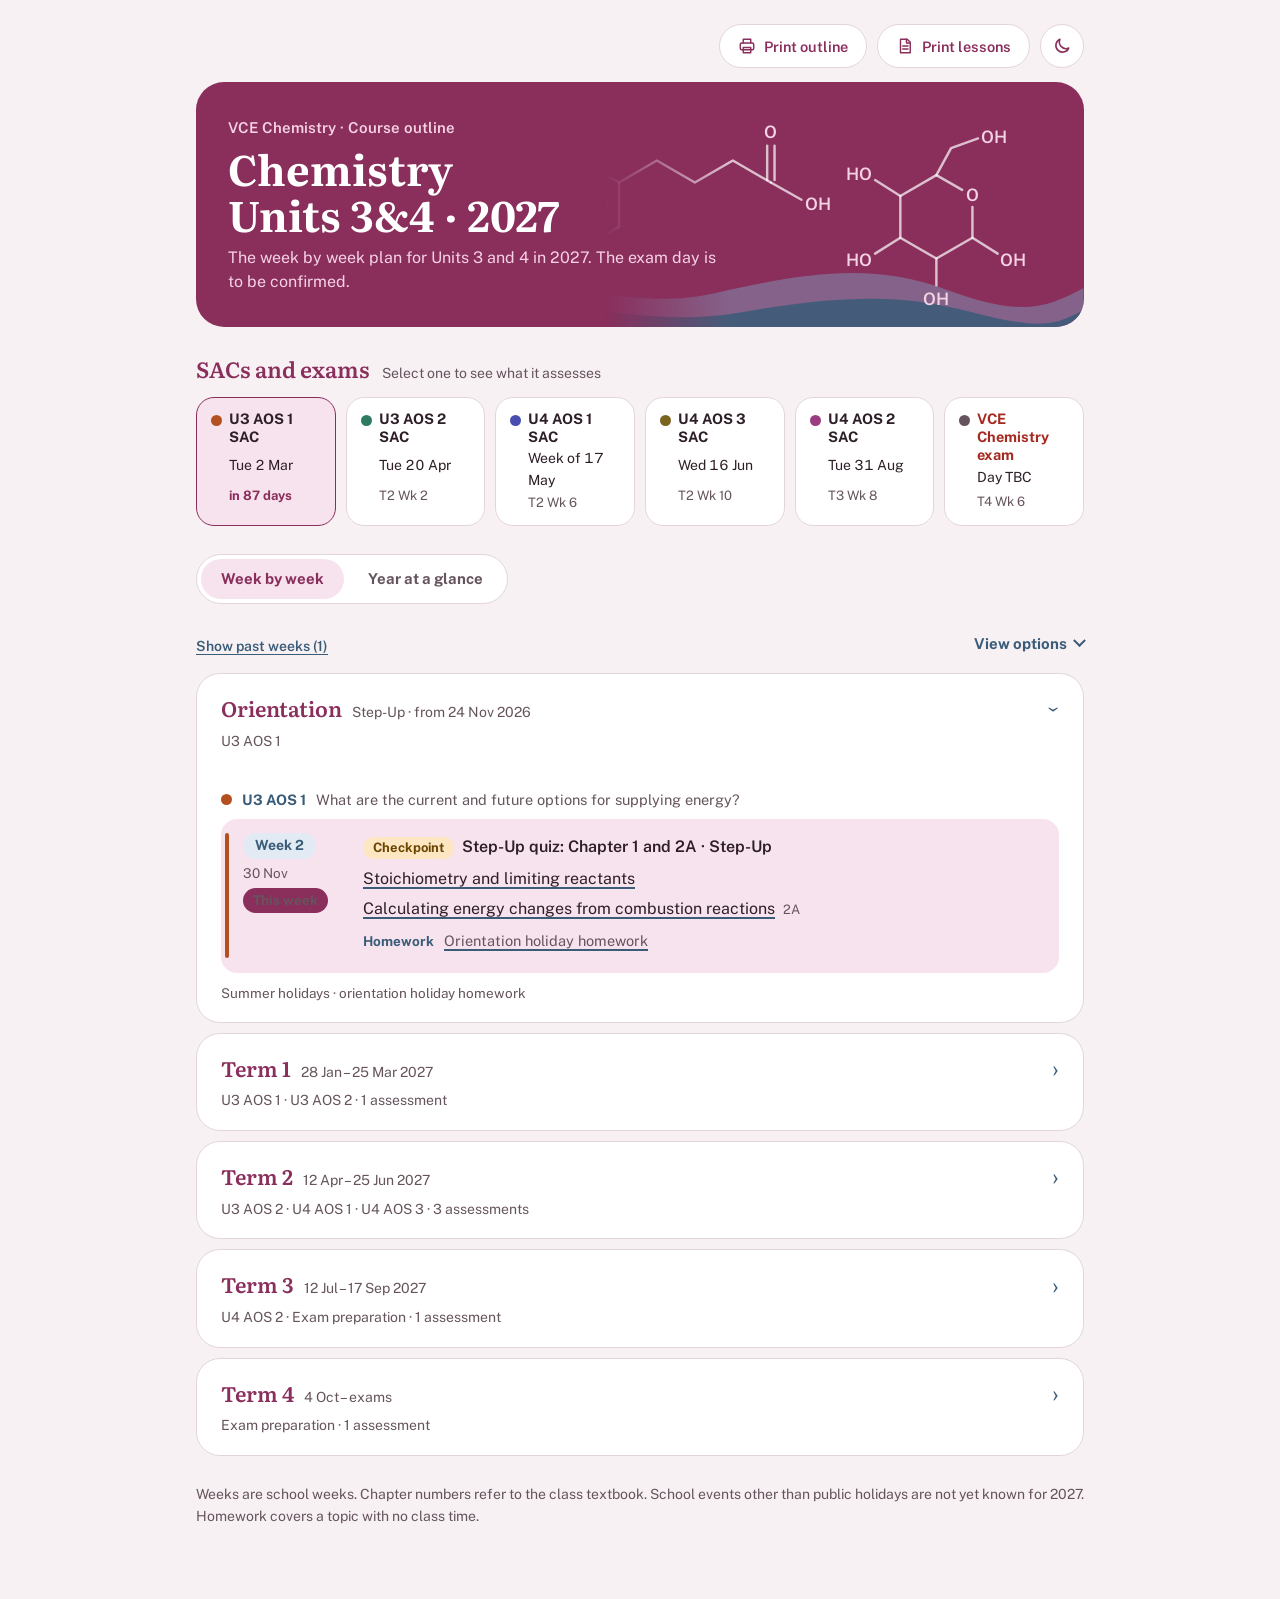
==== commit 26c27a44: "Add print versions of the outline and lessons" ====
--- a/index.html
+++ b/index.html
@@ -245,7 +245,45 @@
   details.opts{justify-self:stretch}
 }
 @media (prefers-reduced-motion:reduce){summary .chev,.tog .chev,details.opts>summary::after{transition:none}}
-.toprow{display:flex;justify-content:flex-end;margin-bottom:-14px}
+.toprow{display:flex;justify-content:flex-end;gap:10px;flex-wrap:wrap;margin-bottom:-14px}
+.pbtn{appearance:none;display:inline-flex;align-items:center;gap:8px;min-height:44px;padding:0 18px;border-radius:999px;border:1px solid var(--line);background:var(--surface);color:var(--rose);font:600 14.5px var(--body);text-decoration:none;cursor:pointer}
+.pbtn:hover{border-color:var(--muted)}
+.pbtn svg{width:18px;height:18px;fill:none;stroke:currentColor;stroke-width:1.9;stroke-linecap:round;stroke-linejoin:round}
+@media print{
+  @page{size:A4;margin:12mm}
+  :root{--bg:#fff;--surface:#fff;--ink:#1F1A1D;--muted:#5B4E55;--line:#D9CCD3;--tint:#fff;--accent-soft:#fff;--sac-bg:#fff;--exam-bg:#fff}
+  html,body{background:#fff!important}
+  body{font-size:10pt}
+  .wrap{max-width:none!important;padding:0!important;gap:10px!important}
+  .toprow,.vtabs,.wkbar,.fnote,.sackk,#calbox,#calkey,.seg,.pastbtn,.chev,.stlab span,.items details summary .more{display:none!important}
+  .banner{background:none!important;color:var(--ink)!important;padding:0 0 6px!important;border-bottom:2px solid var(--rose);border-radius:0!important;min-height:0!important}
+  .banner .art{display:none!important}
+  .banner h1{color:var(--rose)!important;font-size:20pt!important}
+  .banner .eyebrow,.banner .lede{color:var(--muted)!important}
+  .sacstrip{gap:6px!important}
+  .sacstrip .sc{border:1px solid var(--line)!important;background:#fff!important;padding:6px 8px!important}
+  #panel-yr{display:grid!important;break-after:page}
+  #panel-yr .toolbar,#paceLede{display:none!important}
+  #panel-yr::before{content:"Pacing and SACs";font-family:var(--display);font-size:14pt;font-weight:600;color:var(--rose)}
+  #pacebox{display:block!important}
+  .pacelist .cov,.pacelist [id^="kk"]{display:none!important}
+  #panel-wk{display:grid!important}
+  details.term-d{border:0!important;border-radius:0!important;break-before:auto}
+  details.term-d>summary{padding:8px 0 4px!important;border-bottom:1px solid var(--rose);border-radius:0!important;break-after:avoid}
+  .tbody{padding:0!important}
+  .wk{break-inside:avoid;padding:6px 4px 6px 14px!important;grid-template-columns:80px minmax(0,1fr)!important}
+  .wk.now{background:none!important}
+  .nowtag{display:none!important}
+  .aosb{break-after:avoid;padding:10px 0 4px!important}
+  #terms .wk[hidden]{display:grid!important}
+  #terms li[hidden]{display:flex!important}
+  #terms .aosb[hidden]{display:flex!important}
+  #terms details.term-d[hidden],#terms .hol[hidden]{display:block!important}
+  .items li.as{background:none!important;border:1px solid var(--line);padding:3px 8px!important;margin:0!important}
+  .items .lbl a{text-decoration:none!important}
+  .tag{border:1px solid currentColor;background:none!important}
+  footer{margin-top:8px;font-size:8.5pt}
+}
 .themebtn{appearance:none;width:44px;height:44px;border-radius:50%;border:1px solid var(--line);background:var(--surface);color:var(--rose);display:grid;place-items:center;cursor:pointer;padding:0}
 .themebtn:hover{border-color:var(--muted)}
 .themebtn svg{width:20px;height:20px;fill:none;stroke:currentColor;stroke-width:1.9;stroke-linecap:round;stroke-linejoin:round}
@@ -253,7 +291,7 @@
 </head>
 <body>
 <div class="wrap">
-  <div class="toprow"><button class="themebtn" id="themeBtn" type="button" aria-label="Switch to dark mode"></button></div>
+  <div class="toprow"><button class="pbtn" id="printOutline" type="button"><svg viewBox="0 0 24 24" aria-hidden="true"><path d="M7 8V3h10v5"/><rect x="3" y="8" width="18" height="9" rx="2"/><path d="M7 14h10v7H7z"/></svg>Print outline</button><a class="pbtn" href="print.html"><svg viewBox="0 0 24 24" aria-hidden="true"><path d="M6 3h9l4 4v14H6z"/><path d="M14 3v5h5M9 12h7M9 16h7"/></svg>Print lessons</a><button class="themebtn" id="themeBtn" type="button" aria-label="Switch to dark mode"></button></div>
   <header class="banner">
     <svg class="art" viewBox="0 0 500 200" preserveAspectRatio="xMaxYMid slice" aria-hidden="true" focusable="false">
       <g fill="none" stroke="rgba(255,255,255,.7)" stroke-width="2" stroke-linecap="round" stroke-linejoin="round">
@@ -478,4 +516,16 @@
 function p(){var x=d(),l=x?"Switch to light mode":"Switch to dark mode";b.innerHTML=x?S:M;b.setAttribute("aria-label",l);b.title=l}
 b.addEventListener("click",function(){var n=d()?"light":"dark";r.setAttribute("data-theme",n);try{localStorage.setItem("y12-theme",n)}catch(e){}p()});
 if(q&&q.addEventListener)q.addEventListener("change",p);p()})();</script>
+<script>(function(){
+var saved=null;
+function prep(){if(saved)return;var tw=document.getElementById("terms");
+  saved={past:tw.classList.contains("hidepast"),open:[].map.call(document.querySelectorAll("details.term-d"),function(d){return d.open;}),theme:document.documentElement.getAttribute("data-theme")};
+  tw.classList.remove("hidepast");document.querySelectorAll("details.term-d").forEach(function(d){d.open=true;});
+  document.documentElement.setAttribute("data-theme","light");}
+function undo(){if(!saved)return;var tw=document.getElementById("terms");tw.classList.toggle("hidepast",saved.past);
+  document.querySelectorAll("details.term-d").forEach(function(d,i){d.open=saved.open[i];});
+  if(saved.theme)document.documentElement.setAttribute("data-theme",saved.theme);else document.documentElement.removeAttribute("data-theme");saved=null;}
+window.addEventListener("beforeprint",prep);window.addEventListener("afterprint",function(){setTimeout(undo,300);});
+document.getElementById("printOutline").addEventListener("click",function(){prep();setTimeout(function(){window.print();},60);});
+})();</script>
 </body></html>
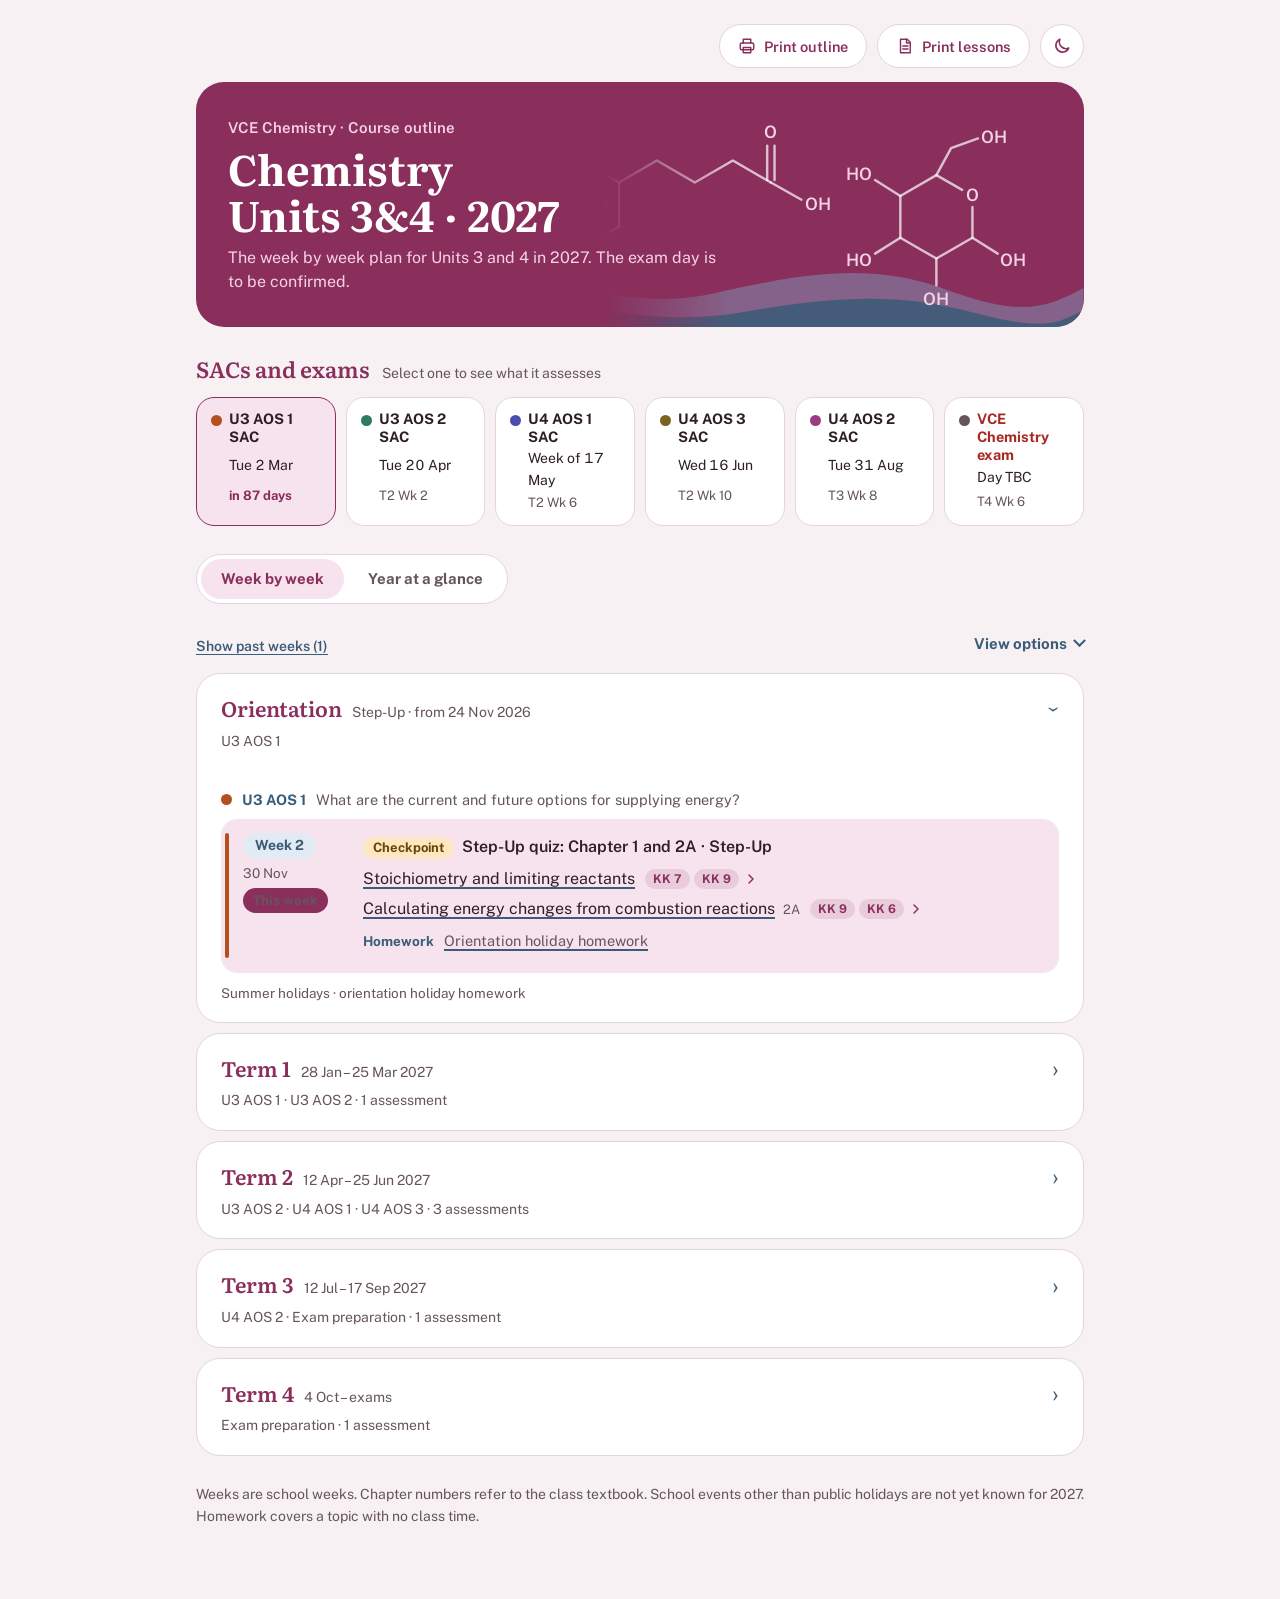
==== commit 91765c36: "Show study design dot points for each lesson" ====
--- a/index.html
+++ b/index.html
@@ -287,6 +287,17 @@
 .themebtn{appearance:none;width:44px;height:44px;border-radius:50%;border:1px solid var(--line);background:var(--surface);color:var(--rose);display:grid;place-items:center;cursor:pointer;padding:0}
 .themebtn:hover{border-color:var(--muted)}
 .themebtn svg{width:20px;height:20px;fill:none;stroke:currentColor;stroke-width:1.9;stroke-linecap:round;stroke-linejoin:round}
+.kkcs{display:inline-flex;flex-wrap:wrap;align-items:center;gap:4px;margin-left:10px;vertical-align:1px}
+.kkc{font-size:12px;font-weight:700;line-height:1;padding:4px 8px;border-radius:999px;background:color-mix(in srgb,var(--rose) 13%,transparent);color:var(--rose);white-space:nowrap}
+.kkchev{width:16px;height:16px;fill:none;stroke:var(--rose);stroke-width:2.2;stroke-linecap:round;stroke-linejoin:round;transition:transform .15s}
+details.dp[open] .kkchev{transform:rotate(90deg)}
+details.dp>summary:hover .kkc{background:color-mix(in srgb,var(--rose) 22%,transparent)}
+.items details ul.kkl{list-style:none;padding-left:0;margin:6px 0 4px;gap:8px}
+.kkl>li{display:grid;grid-template-columns:auto minmax(0,1fr);gap:10px;align-items:start;font-weight:400}
+.kkl>li ul{margin:4px 0 0;padding-left:18px;gap:3px}
+.kkn{font-size:12px;font-weight:700;line-height:1;padding:4px 8px;border-radius:999px;background:var(--rose);color:var(--surface);white-space:nowrap;margin-top:2px}
+@media (prefers-reduced-motion:reduce){.kkchev{transition:none}}
+@media print{.kkchev{display:none!important}}
 </style>
 </head>
 <body>
@@ -365,10 +376,10 @@
 
 <script>
 (function(){
-const TERMS=[{"name": "Orientation", "start": "2026-11-23", "range": "Step-Up · from 24 Nov 2026", "after": "Summer holidays · orientation holiday homework", "weeks": [{"n": 1, "aos": "a31", "items": [{"c": "Ori", "t": "Green chemistry principles and SDGs", "k": "t", "u": "orientation/green-chemistry-sdgs.html"}, {"c": "1A", "t": "Fossil fuels", "k": "t", "u": "orientation/period-2.html"}, {"c": "1B", "t": "Biofuels", "k": "t", "u": "orientation/period-2.html"}, {"c": "1C", "t": "Fuel for the body", "k": "t", "u": "orientation/period-3.html"}, {"c": "1D", "t": "Enthalpy changes and combustion reactions", "k": "t", "u": "orientation/period-4.html"}], "ev": ["No classes (Mon 23 Nov)", "Step-Up starts (Tue 24 Nov)"], "as": []}, {"n": 2, "aos": "a31", "items": [{"c": "Ori", "t": "Stoichiometry and limiting reactants", "k": "t", "u": "orientation/stoichiometry.html"}, {"c": "2A", "t": "Calculating energy changes from combustion reactions", "k": "t", "u": "orientation/2a-practice.html"}, {"c": "HW", "t": "Orientation holiday homework", "k": "h", "u": "https://eduvic.sharepoint.com/sites/ScienceFaculty567/Shared%20Documents/Forms/AllItems.aspx?id=%2Fsites%2FScienceFaculty567%2FShared%20Documents%2FChemistry%20Units%203%2C4%2FStudent%2F0%20Orientation%2FHoliday%20homework"}], "ev": [], "as": [{"t": "Step-Up quiz: Chapter 1 and 2A", "d": "Step-Up", "check": true, "aos": "a31"}]}]}, {"name": "Term 1", "start": "2027-01-25", "range": "28 Jan – 25 Mar 2027", "after": "Term 1 holidays · holiday homework", "weeks": [{"n": 1, "aos": "a31", "items": [{"c": "2B", "t": "Calculating energy changes using water", "k": "t", "u": "https://eduvic.sharepoint.com/sites/ScienceFaculty567/Shared%20Documents/Forms/AllItems.aspx?id=%2Fsites%2FScienceFaculty567%2FShared%20Documents%2FChemistry%20Units%203%2C4%2FStudent%2F1%20U3%20AOS1%20Energy%2F2B%20Calculating%20energy%20changes%20using%20water"}, {"c": "2B", "t": "Calorimetry: finding a calibration factor", "k": "p", "u": "https://eduvic.sharepoint.com/sites/ScienceFaculty567/Shared%20Documents/Forms/AllItems.aspx?id=%2Fsites%2FScienceFaculty567%2FShared%20Documents%2FChemistry%20Units%203%2C4%2FStudent%2F1%20U3%20AOS1%20Energy%2F2B%20Prac%20Calorimetry%20and%20calibration%20factor"}], "ev": ["Australia Day (Tue 26 Jan)", "Students start (Thu 28 Jan)"], "as": [{"t": "Holiday homework retrieval quiz", "d": "Thu 28 Jan", "check": true, "aos": "a31"}]}, {"n": 2, "aos": "a31", "items": [{"c": "2C", "t": "Energy from fuels and food", "k": "t", "u": "https://eduvic.sharepoint.com/sites/ScienceFaculty567/Shared%20Documents/Forms/AllItems.aspx?id=%2Fsites%2FScienceFaculty567%2FShared%20Documents%2FChemistry%20Units%203%2C4%2FStudent%2F1%20U3%20AOS1%20Energy%2F2C%20Energy%20from%20fuels%20and%20food"}, {"c": "3A", "t": "Redox reactions", "k": "t", "u": "https://eduvic.sharepoint.com/sites/ScienceFaculty567/Shared%20Documents/Forms/AllItems.aspx?id=%2Fsites%2FScienceFaculty567%2FShared%20Documents%2FChemistry%20Units%203%2C4%2FStudent%2F1%20U3%20AOS1%20Energy%2F3A%20Redox%20reactions"}, {"c": "3B", "t": "Writing redox equations", "k": "t", "u": "https://eduvic.sharepoint.com/sites/ScienceFaculty567/Shared%20Documents/Forms/AllItems.aspx?id=%2Fsites%2FScienceFaculty567%2FShared%20Documents%2FChemistry%20Units%203%2C4%2FStudent%2F1%20U3%20AOS1%20Energy%2F3B%20Writing%20redox%20equations"}, {"c": "3C", "t": "Primary galvanic cells", "k": "t", "u": "https://eduvic.sharepoint.com/sites/ScienceFaculty567/Shared%20Documents/Forms/AllItems.aspx?id=%2Fsites%2FScienceFaculty567%2FShared%20Documents%2FChemistry%20Units%203%2C4%2FStudent%2F1%20U3%20AOS1%20Energy%2F3C%20Primary%20galvanic%20cells"}], "ev": [], "as": []}, {"n": 3, "aos": "a31", "items": [{"c": "3D", "t": "Designing galvanic cells", "k": "t", "u": "https://eduvic.sharepoint.com/sites/ScienceFaculty567/Shared%20Documents/Forms/AllItems.aspx?id=%2Fsites%2FScienceFaculty567%2FShared%20Documents%2FChemistry%20Units%203%2C4%2FStudent%2F1%20U3%20AOS1%20Energy%2F3D%20Designing%20galvanic%20cells"}, {"c": "3C", "t": "How can half-cells turn chemical energy into electrical energy?", "k": "p", "u": "https://eduvic.sharepoint.com/sites/ScienceFaculty567/Shared%20Documents/Forms/AllItems.aspx?id=%2Fsites%2FScienceFaculty567%2FShared%20Documents%2FChemistry%20Units%203%2C4%2FStudent%2F1%20U3%20AOS1%20Energy%2F3C%20Prac%20Half-cells"}, {"c": "3E", "t": "Fuel cells", "k": "t", "u": "https://eduvic.sharepoint.com/sites/ScienceFaculty567/Shared%20Documents/Forms/AllItems.aspx?id=%2Fsites%2FScienceFaculty567%2FShared%20Documents%2FChemistry%20Units%203%2C4%2FStudent%2F1%20U3%20AOS1%20Energy%2F3E%20Fuel%20cells"}], "ev": [], "as": []}, {"n": 4, "aos": "a31", "items": [{"c": "3F", "t": "Faraday's law in galvanic and fuel cells", "k": "t", "u": "https://eduvic.sharepoint.com/sites/ScienceFaculty567/Shared%20Documents/Forms/AllItems.aspx?id=%2Fsites%2FScienceFaculty567%2FShared%20Documents%2FChemistry%20Units%203%2C4%2FStudent%2F1%20U3%20AOS1%20Energy%2F3F%20Faraday%27s%20law%20in%20galvanic%20and%20fuel%20cells"}, {"c": "4B", "t": "Catalysts", "k": "t", "u": "https://eduvic.sharepoint.com/sites/ScienceFaculty567/Shared%20Documents/Forms/AllItems.aspx?id=%2Fsites%2FScienceFaculty567%2FShared%20Documents%2FChemistry%20Units%203%2C4%2FStudent%2F2%20U3%20AOS2%20Rate%20and%20yield%2F4B%20Catalysts"}, {"c": "4A", "t": "Factors affecting the rate of a chemical reaction", "k": "t", "u": "https://eduvic.sharepoint.com/sites/ScienceFaculty567/Shared%20Documents/Forms/AllItems.aspx?id=%2Fsites%2FScienceFaculty567%2FShared%20Documents%2FChemistry%20Units%203%2C4%2FStudent%2F2%20U3%20AOS2%20Rate%20and%20yield%2F4A%20Factors%20affecting%20the%20rate%20of%20a%20chemical%20reaction"}, {"c": "4B.1", "t": "Which factor has the greatest impact on the rate of a reaction?", "k": "p", "u": "https://eduvic.sharepoint.com/sites/ScienceFaculty567/Shared%20Documents/Forms/AllItems.aspx?id=%2Fsites%2FScienceFaculty567%2FShared%20Documents%2FChemistry%20Units%203%2C4%2FStudent%2F2%20U3%20AOS2%20Rate%20and%20yield%2F4B.1%20Prac%20Factors%20affecting%20reaction%20rate"}, {"c": "3G", "t": "Fuel cell challenges and innovations", "k": "h", "u": "https://eduvic.sharepoint.com/sites/ScienceFaculty567/Shared%20Documents/Forms/AllItems.aspx?id=%2Fsites%2FScienceFaculty567%2FShared%20Documents%2FChemistry%20Units%203%2C4%2FStudent%2F1%20U3%20AOS1%20Energy%2F3G%20Fuel%20cell%20challenges%20and%20innovations%20%28HW%29"}], "ev": [], "as": []}, {"n": 5, "aos": "a31", "items": [{"c": "4B.1", "t": "Which factor has the greatest impact on the rate of a reaction?", "k": "p", "u": "https://eduvic.sharepoint.com/sites/ScienceFaculty567/Shared%20Documents/Forms/AllItems.aspx?id=%2Fsites%2FScienceFaculty567%2FShared%20Documents%2FChemistry%20Units%203%2C4%2FStudent%2F2%20U3%20AOS2%20Rate%20and%20yield%2F4B.1%20Prac%20Factors%20affecting%20reaction%20rate"}, {"c": "Rev", "t": "U3 AOS 1 revision", "k": "r", "u": "https://eduvic.sharepoint.com/sites/ScienceFaculty567/Shared%20Documents/Forms/AllItems.aspx?id=%2Fsites%2FScienceFaculty567%2FShared%20Documents%2FChemistry%20Units%203%2C4%2FStudent%2F1%20U3%20AOS1%20Energy%2FRevision"}], "ev": [], "as": [{"t": "U3 AOS 1 checkpoint", "d": "Tue 23 Feb", "check": true, "aos": "a31"}]}, {"n": 6, "aos": "a32", "items": [{"c": "5A", "t": "Equilibrium reactions", "k": "t", "u": "https://eduvic.sharepoint.com/sites/ScienceFaculty567/Shared%20Documents/Forms/AllItems.aspx?id=%2Fsites%2FScienceFaculty567%2FShared%20Documents%2FChemistry%20Units%203%2C4%2FStudent%2F2%20U3%20AOS2%20Rate%20and%20yield%2F5A%20Equilibrium%20reactions"}, {"c": "Demo", "t": "Equilibrium reactions demonstration", "k": "d", "u": "https://eduvic.sharepoint.com/sites/ScienceFaculty567/Shared%20Documents/Forms/AllItems.aspx?id=%2Fsites%2FScienceFaculty567%2FShared%20Documents%2FChemistry%20Units%203%2C4%2FStudent%2F2%20U3%20AOS2%20Rate%20and%20yield%2F5A%20Demo%20Equilibrium%20reactions"}, {"c": "5B", "t": "Calculating equilibrium constants", "k": "t", "u": "https://eduvic.sharepoint.com/sites/ScienceFaculty567/Shared%20Documents/Forms/AllItems.aspx?id=%2Fsites%2FScienceFaculty567%2FShared%20Documents%2FChemistry%20Units%203%2C4%2FStudent%2F2%20U3%20AOS2%20Rate%20and%20yield%2F5B%20Calculating%20equilibrium%20constants"}, {"c": "5C", "t": "Changes to equilibrium", "k": "t", "u": "https://eduvic.sharepoint.com/sites/ScienceFaculty567/Shared%20Documents/Forms/AllItems.aspx?id=%2Fsites%2FScienceFaculty567%2FShared%20Documents%2FChemistry%20Units%203%2C4%2FStudent%2F2%20U3%20AOS2%20Rate%20and%20yield%2F5C%20Changes%20to%20equilibrium"}], "ev": [], "as": [{"t": "U3 AOS 1 SAC", "d": "Tue 2 Mar", "iso": "2027-03-02", "aos": "a31", "o": "Problem-solving with calculations in real-world fuel contexts"}]}, {"n": 7, "aos": "a32", "items": [{"c": "5C", "t": "Changes to equilibrium", "k": "t", "u": "https://eduvic.sharepoint.com/sites/ScienceFaculty567/Shared%20Documents/Forms/AllItems.aspx?id=%2Fsites%2FScienceFaculty567%2FShared%20Documents%2FChemistry%20Units%203%2C4%2FStudent%2F2%20U3%20AOS2%20Rate%20and%20yield%2F5C%20Changes%20to%20equilibrium"}, {"c": "5C", "t": "Effect of concentration changes on equilibrium yields", "k": "p", "u": "https://eduvic.sharepoint.com/sites/ScienceFaculty567/Shared%20Documents/Forms/AllItems.aspx?id=%2Fsites%2FScienceFaculty567%2FShared%20Documents%2FChemistry%20Units%203%2C4%2FStudent%2F2%20U3%20AOS2%20Rate%20and%20yield%2F5C%20Prac%20Concentration%20changes%20and%20equilibrium%20yields"}], "ev": ["Labour Day (Mon 8 Mar)"], "as": []}, {"n": 8, "aos": "a32", "items": [{"c": "5D", "t": "Compromise equilibrium", "k": "t", "u": "https://eduvic.sharepoint.com/sites/ScienceFaculty567/Shared%20Documents/Forms/AllItems.aspx?id=%2Fsites%2FScienceFaculty567%2FShared%20Documents%2FChemistry%20Units%203%2C4%2FStudent%2F2%20U3%20AOS2%20Rate%20and%20yield%2F5D%20Compromise%20equilibrium"}, {"c": "6A", "t": "Electrolytic reactions", "k": "t", "u": "https://eduvic.sharepoint.com/sites/ScienceFaculty567/Shared%20Documents/Forms/AllItems.aspx?id=%2Fsites%2FScienceFaculty567%2FShared%20Documents%2FChemistry%20Units%203%2C4%2FStudent%2F2%20U3%20AOS2%20Rate%20and%20yield%2F6A%20Electrolytic%20reactions"}, {"c": "6B", "t": "Electrolytic cells", "k": "t", "u": "https://eduvic.sharepoint.com/sites/ScienceFaculty567/Shared%20Documents/Forms/AllItems.aspx?id=%2Fsites%2FScienceFaculty567%2FShared%20Documents%2FChemistry%20Units%203%2C4%2FStudent%2F2%20U3%20AOS2%20Rate%20and%20yield%2F6B%20Electrolytic%20cells"}], "ev": [], "as": []}, {"n": 9, "aos": "a32", "items": [{"c": "6C", "t": "Secondary cells", "k": "t", "u": "https://eduvic.sharepoint.com/sites/ScienceFaculty567/Shared%20Documents/Forms/AllItems.aspx?id=%2Fsites%2FScienceFaculty567%2FShared%20Documents%2FChemistry%20Units%203%2C4%2FStudent%2F2%20U3%20AOS2%20Rate%20and%20yield%2F6C%20Secondary%20cells"}, {"c": "6D", "t": "Designing cells to produce green hydrogen", "k": "t", "u": "https://eduvic.sharepoint.com/sites/ScienceFaculty567/Shared%20Documents/Forms/AllItems.aspx?id=%2Fsites%2FScienceFaculty567%2FShared%20Documents%2FChemistry%20Units%203%2C4%2FStudent%2F2%20U3%20AOS2%20Rate%20and%20yield%2F6D%20Designing%20cells%20to%20produce%20green%20hydrogen"}, {"c": "6E", "t": "Faraday's law in electrolytic cells", "k": "t", "u": "https://eduvic.sharepoint.com/sites/ScienceFaculty567/Shared%20Documents/Forms/AllItems.aspx?id=%2Fsites%2FScienceFaculty567%2FShared%20Documents%2FChemistry%20Units%203%2C4%2FStudent%2F2%20U3%20AOS2%20Rate%20and%20yield%2F6E%20Faraday%27s%20law%20in%20electrolytic%20cells"}, {"c": "Rev", "t": "U3 AOS 2 revision", "k": "r", "u": "https://eduvic.sharepoint.com/sites/ScienceFaculty567/Shared%20Documents/Forms/AllItems.aspx?id=%2Fsites%2FScienceFaculty567%2FShared%20Documents%2FChemistry%20Units%203%2C4%2FStudent%2F2%20U3%20AOS2%20Rate%20and%20yield%2FRevision"}], "ev": ["Last day of term (Thu 25 Mar)", "Good Friday (26 Mar)"], "as": []}]}, {"name": "Term 2", "start": "2027-04-12", "range": "12 Apr – 25 Jun 2027", "after": "Term 2 holidays", "weeks": [{"n": 1, "aos": "a32", "items": [{"c": "Rev", "t": "U3 AOS 2 revision", "k": "r", "u": "https://eduvic.sharepoint.com/sites/ScienceFaculty567/Shared%20Documents/Forms/AllItems.aspx?id=%2Fsites%2FScienceFaculty567%2FShared%20Documents%2FChemistry%20Units%203%2C4%2FStudent%2F2%20U3%20AOS2%20Rate%20and%20yield%2FRevision"}], "ev": [], "as": [{"t": "U3 AOS 2 checkpoint", "d": "Wed 14 Apr", "check": true, "aos": "a32"}]}, {"n": 2, "aos": "a41", "items": [{"c": "7A", "t": "Structures of organic compounds", "k": "t", "u": "https://eduvic.sharepoint.com/sites/ScienceFaculty567/Shared%20Documents/Forms/AllItems.aspx?id=%2Fsites%2FScienceFaculty567%2FShared%20Documents%2FChemistry%20Units%203%2C4%2FStudent%2F3%20U4%20AOS1%20Organic%20compounds%2F7A%20Structures%20of%20organic%20compounds"}, {"c": "7B", "t": "Naming and properties of organic compounds", "k": "t", "u": "https://eduvic.sharepoint.com/sites/ScienceFaculty567/Shared%20Documents/Forms/AllItems.aspx?id=%2Fsites%2FScienceFaculty567%2FShared%20Documents%2FChemistry%20Units%203%2C4%2FStudent%2F3%20U4%20AOS1%20Organic%20compounds%2F7B%20Naming%20and%20properties%20of%20organic%20compounds"}], "ev": [], "as": [{"t": "U3 AOS 2 SAC", "d": "Tue 20 Apr", "iso": "2027-04-20", "aos": "a32", "o": "Comparing and evaluating findings from at least two practicals"}]}, {"n": 3, "aos": "a41", "items": [{"c": "7B", "t": "Naming and properties of organic compounds", "k": "t", "u": "https://eduvic.sharepoint.com/sites/ScienceFaculty567/Shared%20Documents/Forms/AllItems.aspx?id=%2Fsites%2FScienceFaculty567%2FShared%20Documents%2FChemistry%20Units%203%2C4%2FStudent%2F3%20U4%20AOS1%20Organic%20compounds%2F7B%20Naming%20and%20properties%20of%20organic%20compounds"}, {"c": "8A", "t": "Types of organic reactions", "k": "t", "u": "https://eduvic.sharepoint.com/sites/ScienceFaculty567/Shared%20Documents/Forms/AllItems.aspx?id=%2Fsites%2FScienceFaculty567%2FShared%20Documents%2FChemistry%20Units%203%2C4%2FStudent%2F3%20U4%20AOS1%20Organic%20compounds%2F8A%20Types%20of%20organic%20reactions"}], "ev": [], "as": []}, {"n": 4, "aos": "a41", "items": [{"c": "8A", "t": "Types of organic reactions", "k": "t", "u": "https://eduvic.sharepoint.com/sites/ScienceFaculty567/Shared%20Documents/Forms/AllItems.aspx?id=%2Fsites%2FScienceFaculty567%2FShared%20Documents%2FChemistry%20Units%203%2C4%2FStudent%2F3%20U4%20AOS1%20Organic%20compounds%2F8A%20Types%20of%20organic%20reactions"}, {"c": "8B", "t": "Sustainability of the production of chemicals", "k": "t", "u": "https://eduvic.sharepoint.com/sites/ScienceFaculty567/Shared%20Documents/Forms/AllItems.aspx?id=%2Fsites%2FScienceFaculty567%2FShared%20Documents%2FChemistry%20Units%203%2C4%2FStudent%2F3%20U4%20AOS1%20Organic%20compounds%2F8B%20Sustainability%20of%20the%20production%20of%20chemicals"}, {"c": "Rev", "t": "U4 AOS 1 revision", "k": "r", "u": "https://eduvic.sharepoint.com/sites/ScienceFaculty567/Shared%20Documents/Forms/AllItems.aspx?id=%2Fsites%2FScienceFaculty567%2FShared%20Documents%2FChemistry%20Units%203%2C4%2FStudent%2F3%20U4%20AOS1%20Organic%20compounds%2FRevision"}], "ev": [], "as": []}, {"n": 5, "aos": "a41", "items": [{"c": "Rev", "t": "U4 AOS 1 revision", "k": "r", "u": "https://eduvic.sharepoint.com/sites/ScienceFaculty567/Shared%20Documents/Forms/AllItems.aspx?id=%2Fsites%2FScienceFaculty567%2FShared%20Documents%2FChemistry%20Units%203%2C4%2FStudent%2F3%20U4%20AOS1%20Organic%20compounds%2FRevision"}], "ev": [], "as": []}, {"n": 6, "aos": "a43", "items": [{"c": "KSS", "t": "Key science skills", "k": "t", "u": "https://eduvic.sharepoint.com/sites/ScienceFaculty567/Shared%20Documents/Forms/AllItems.aspx?id=%2Fsites%2FScienceFaculty567%2FShared%20Documents%2FChemistry%20Units%203%2C4%2FStudent%2F4%20U4%20AOS3%20Investigation%2FKey%20science%20skills"}, {"c": "Inv", "t": "Understanding the task", "k": "t", "u": "https://eduvic.sharepoint.com/sites/ScienceFaculty567/Shared%20Documents/Forms/AllItems.aspx?id=%2Fsites%2FScienceFaculty567%2FShared%20Documents%2FChemistry%20Units%203%2C4%2FStudent%2F4%20U4%20AOS3%20Investigation%2FUnderstanding%20the%20task"}, {"c": "Inv", "t": "Preliminary research and planning", "k": "t", "u": "https://eduvic.sharepoint.com/sites/ScienceFaculty567/Shared%20Documents/Forms/AllItems.aspx?id=%2Fsites%2FScienceFaculty567%2FShared%20Documents%2FChemistry%20Units%203%2C4%2FStudent%2F4%20U4%20AOS3%20Investigation%2FPreliminary%20research%20and%20planning"}], "ev": [], "as": [{"t": "U4 AOS 1 SAC", "d": "Week of 17 May", "iso": "2027-05-18", "aos": "a41", "o": "Analysis and evaluation of a contemporary issue · day to be set", "soft": true}]}, {"n": 7, "aos": "a43", "items": [{"c": "Inv", "t": "Preliminary research and planning", "k": "t", "u": "https://eduvic.sharepoint.com/sites/ScienceFaculty567/Shared%20Documents/Forms/AllItems.aspx?id=%2Fsites%2FScienceFaculty567%2FShared%20Documents%2FChemistry%20Units%203%2C4%2FStudent%2F4%20U4%20AOS3%20Investigation%2FPreliminary%20research%20and%20planning"}, {"c": "KSS", "t": "Key science skills", "k": "t", "u": "https://eduvic.sharepoint.com/sites/ScienceFaculty567/Shared%20Documents/Forms/AllItems.aspx?id=%2Fsites%2FScienceFaculty567%2FShared%20Documents%2FChemistry%20Units%203%2C4%2FStudent%2F4%20U4%20AOS3%20Investigation%2FKey%20science%20skills"}, {"c": "Inv", "t": "Investigation: introduction", "k": "t", "u": "https://eduvic.sharepoint.com/sites/ScienceFaculty567/Shared%20Documents/Forms/AllItems.aspx?id=%2Fsites%2FScienceFaculty567%2FShared%20Documents%2FChemistry%20Units%203%2C4%2FStudent%2F4%20U4%20AOS3%20Investigation%2FInvestigation%20write-up"}], "ev": [], "as": []}, {"n": 8, "aos": "a43", "items": [{"c": "Inv", "t": "Investigation: method", "k": "t", "u": "https://eduvic.sharepoint.com/sites/ScienceFaculty567/Shared%20Documents/Forms/AllItems.aspx?id=%2Fsites%2FScienceFaculty567%2FShared%20Documents%2FChemistry%20Units%203%2C4%2FStudent%2F4%20U4%20AOS3%20Investigation%2FInvestigation%20write-up"}, {"c": "Prac", "t": "Experiment 1: Biodiesel synthesis", "k": "p", "u": "https://eduvic.sharepoint.com/sites/ScienceFaculty567/Shared%20Documents/Forms/AllItems.aspx?id=%2Fsites%2FScienceFaculty567%2FShared%20Documents%2FChemistry%20Units%203%2C4%2FStudent%2F4%20U4%20AOS3%20Investigation%2FPrac%20Experiment%201%20Biodiesel%20synthesis"}], "ev": [], "as": []}, {"n": 9, "aos": "a43", "items": [{"c": "Prac", "t": "Experiment 2: Combustion of biodiesel", "k": "p", "u": "https://eduvic.sharepoint.com/sites/ScienceFaculty567/Shared%20Documents/Forms/AllItems.aspx?id=%2Fsites%2FScienceFaculty567%2FShared%20Documents%2FChemistry%20Units%203%2C4%2FStudent%2F4%20U4%20AOS3%20Investigation%2FPrac%20Experiment%202%20Combustion%20of%20biodiesel"}, {"c": "Inv", "t": "Investigation: results", "k": "t", "u": "https://eduvic.sharepoint.com/sites/ScienceFaculty567/Shared%20Documents/Forms/AllItems.aspx?id=%2Fsites%2FScienceFaculty567%2FShared%20Documents%2FChemistry%20Units%203%2C4%2FStudent%2F4%20U4%20AOS3%20Investigation%2FInvestigation%20write-up"}], "ev": [], "as": []}, {"n": 10, "aos": "a43", "items": [{"c": "Inv", "t": "Investigation: results", "k": "t", "u": "https://eduvic.sharepoint.com/sites/ScienceFaculty567/Shared%20Documents/Forms/AllItems.aspx?id=%2Fsites%2FScienceFaculty567%2FShared%20Documents%2FChemistry%20Units%203%2C4%2FStudent%2F4%20U4%20AOS3%20Investigation%2FInvestigation%20write-up"}, {"c": "Inv", "t": "Investigation: discussion", "k": "t", "u": "https://eduvic.sharepoint.com/sites/ScienceFaculty567/Shared%20Documents/Forms/AllItems.aspx?id=%2Fsites%2FScienceFaculty567%2FShared%20Documents%2FChemistry%20Units%203%2C4%2FStudent%2F4%20U4%20AOS3%20Investigation%2FInvestigation%20write-up"}, {"c": "Inv", "t": "Investigation: conclusion", "k": "t", "u": "https://eduvic.sharepoint.com/sites/ScienceFaculty567/Shared%20Documents/Forms/AllItems.aspx?id=%2Fsites%2FScienceFaculty567%2FShared%20Documents%2FChemistry%20Units%203%2C4%2FStudent%2F4%20U4%20AOS3%20Investigation%2FInvestigation%20write-up"}], "ev": ["King's Birthday (Mon 14 Jun)"], "as": [{"t": "U4 AOS 3 SAC", "d": "Wed 16 Jun", "iso": "2027-06-16", "aos": "a43", "o": "Student-designed investigation · report due"}]}, {"n": 11, "aos": "a43", "items": [], "ev": [], "as": [], "note": "This week is spare."}]}, {"name": "Term 3", "start": "2027-07-12", "range": "12 Jul – 17 Sep 2027", "after": "Term 3 holidays · practice exams and revision program", "weeks": [{"n": 1, "aos": "a42", "items": [{"c": "9A", "t": "Testing for functional groups", "k": "t", "u": "https://eduvic.sharepoint.com/sites/ScienceFaculty567/Shared%20Documents/Forms/AllItems.aspx?id=%2Fsites%2FScienceFaculty567%2FShared%20Documents%2FChemistry%20Units%203%2C4%2FStudent%2F5%20U4%20AOS2%20Analysis%20and%20medicines%2F9A%20Testing%20for%20functional%20groups"}, {"c": "9B", "t": "Analysis of consumer products", "k": "t", "u": "https://eduvic.sharepoint.com/sites/ScienceFaculty567/Shared%20Documents/Forms/AllItems.aspx?id=%2Fsites%2FScienceFaculty567%2FShared%20Documents%2FChemistry%20Units%203%2C4%2FStudent%2F5%20U4%20AOS2%20Analysis%20and%20medicines%2F9B%20Analysis%20of%20consumer%20products"}], "ev": [], "as": []}, {"n": 2, "aos": "a42", "items": [{"c": "9C", "t": "Volumetric analysis using redox titrations", "k": "t", "u": "https://eduvic.sharepoint.com/sites/ScienceFaculty567/Shared%20Documents/Forms/AllItems.aspx?id=%2Fsites%2FScienceFaculty567%2FShared%20Documents%2FChemistry%20Units%203%2C4%2FStudent%2F5%20U4%20AOS2%20Analysis%20and%20medicines%2F9C%20Volumetric%20analysis%20using%20redox%20titrations"}, {"c": "Prac", "t": "Redox titration practical", "k": "p", "u": "https://eduvic.sharepoint.com/sites/ScienceFaculty567/Shared%20Documents/Forms/AllItems.aspx?id=%2Fsites%2FScienceFaculty567%2FShared%20Documents%2FChemistry%20Units%203%2C4%2FStudent%2F5%20U4%20AOS2%20Analysis%20and%20medicines%2F9C%20Prac%20Redox%20titration"}], "ev": [], "as": []}, {"n": 3, "aos": "a42", "items": [{"c": "10A", "t": "Mass spectrometry", "k": "t", "u": "https://eduvic.sharepoint.com/sites/ScienceFaculty567/Shared%20Documents/Forms/AllItems.aspx?id=%2Fsites%2FScienceFaculty567%2FShared%20Documents%2FChemistry%20Units%203%2C4%2FStudent%2F5%20U4%20AOS2%20Analysis%20and%20medicines%2F10A%20Mass%20spectrometry"}, {"c": "10B", "t": "Infrared spectroscopy", "k": "t", "u": "https://eduvic.sharepoint.com/sites/ScienceFaculty567/Shared%20Documents/Forms/AllItems.aspx?id=%2Fsites%2FScienceFaculty567%2FShared%20Documents%2FChemistry%20Units%203%2C4%2FStudent%2F5%20U4%20AOS2%20Analysis%20and%20medicines%2F10B%20Infrared%20spectroscopy"}, {"c": "10C", "t": "Low resolution C-13 NMR", "k": "t", "u": "https://eduvic.sharepoint.com/sites/ScienceFaculty567/Shared%20Documents/Forms/AllItems.aspx?id=%2Fsites%2FScienceFaculty567%2FShared%20Documents%2FChemistry%20Units%203%2C4%2FStudent%2F5%20U4%20AOS2%20Analysis%20and%20medicines%2F10C%20Low%20resolution%20C-13%20NMR"}], "ev": [], "as": []}, {"n": 4, "aos": "a42", "items": [{"c": "10D", "t": "Low and high resolution proton NMR", "k": "t", "u": "https://eduvic.sharepoint.com/sites/ScienceFaculty567/Shared%20Documents/Forms/AllItems.aspx?id=%2Fsites%2FScienceFaculty567%2FShared%20Documents%2FChemistry%20Units%203%2C4%2FStudent%2F5%20U4%20AOS2%20Analysis%20and%20medicines%2F10D%20Low%20and%20high%20resolution%20proton%20NMR"}, {"c": "10E", "t": "Chromatography", "k": "t", "u": "https://eduvic.sharepoint.com/sites/ScienceFaculty567/Shared%20Documents/Forms/AllItems.aspx?id=%2Fsites%2FScienceFaculty567%2FShared%20Documents%2FChemistry%20Units%203%2C4%2FStudent%2F5%20U4%20AOS2%20Analysis%20and%20medicines%2F10E%20Chromatography"}], "ev": [], "as": []}, {"n": 5, "aos": "a42", "items": [{"c": "10E", "t": "Chromatography", "k": "t", "u": "https://eduvic.sharepoint.com/sites/ScienceFaculty567/Shared%20Documents/Forms/AllItems.aspx?id=%2Fsites%2FScienceFaculty567%2FShared%20Documents%2FChemistry%20Units%203%2C4%2FStudent%2F5%20U4%20AOS2%20Analysis%20and%20medicines%2F10E%20Chromatography"}, {"c": "11A", "t": "Extraction, purification and identification of medicinal molecules", "k": "t", "u": "https://eduvic.sharepoint.com/sites/ScienceFaculty567/Shared%20Documents/Forms/AllItems.aspx?id=%2Fsites%2FScienceFaculty567%2FShared%20Documents%2FChemistry%20Units%203%2C4%2FStudent%2F5%20U4%20AOS2%20Analysis%20and%20medicines%2F11A%20Extraction%2C%20purification%20and%20identification%20of%20medicinal%20molecules"}, {"c": "11B", "t": "Enzymes and medicines", "k": "t", "u": "https://eduvic.sharepoint.com/sites/ScienceFaculty567/Shared%20Documents/Forms/AllItems.aspx?id=%2Fsites%2FScienceFaculty567%2FShared%20Documents%2FChemistry%20Units%203%2C4%2FStudent%2F5%20U4%20AOS2%20Analysis%20and%20medicines%2F11B%20Enzymes%20and%20medicines"}], "ev": [], "as": []}, {"n": 6, "aos": "a42", "items": [{"c": "11B", "t": "Enzymes and medicines", "k": "t", "u": "https://eduvic.sharepoint.com/sites/ScienceFaculty567/Shared%20Documents/Forms/AllItems.aspx?id=%2Fsites%2FScienceFaculty567%2FShared%20Documents%2FChemistry%20Units%203%2C4%2FStudent%2F5%20U4%20AOS2%20Analysis%20and%20medicines%2F11B%20Enzymes%20and%20medicines"}, {"c": "Rev", "t": "U4 AOS 2 revision", "k": "r", "u": "https://eduvic.sharepoint.com/sites/ScienceFaculty567/Shared%20Documents/Forms/AllItems.aspx?id=%2Fsites%2FScienceFaculty567%2FShared%20Documents%2FChemistry%20Units%203%2C4%2FStudent%2F5%20U4%20AOS2%20Analysis%20and%20medicines%2FRevision"}], "ev": [], "as": []}, {"n": 7, "aos": "a42", "items": [{"c": "Rev", "t": "U4 AOS 2 revision", "k": "r", "u": "https://eduvic.sharepoint.com/sites/ScienceFaculty567/Shared%20Documents/Forms/AllItems.aspx?id=%2Fsites%2FScienceFaculty567%2FShared%20Documents%2FChemistry%20Units%203%2C4%2FStudent%2F5%20U4%20AOS2%20Analysis%20and%20medicines%2FRevision"}], "ev": [], "as": []}, {"n": 8, "aos": "a42", "items": [{"c": "Rev", "t": "U4 AOS 2 revision", "k": "r", "u": "https://eduvic.sharepoint.com/sites/ScienceFaculty567/Shared%20Documents/Forms/AllItems.aspx?id=%2Fsites%2FScienceFaculty567%2FShared%20Documents%2FChemistry%20Units%203%2C4%2FStudent%2F5%20U4%20AOS2%20Analysis%20and%20medicines%2FRevision"}, {"c": "Rev", "t": "Exam revision", "k": "r", "u": "https://eduvic.sharepoint.com/sites/ScienceFaculty567/Shared%20Documents/Forms/AllItems.aspx?id=%2Fsites%2FScienceFaculty567%2FShared%20Documents%2FChemistry%20Units%203%2C4%2FStudent%2F6%20Exam%20revision%2FRevision"}], "ev": [], "as": [{"t": "U4 AOS 2 SAC", "d": "Tue 31 Aug", "iso": "2027-08-31", "aos": "a42", "o": "Analysis and evaluation of secondary data"}]}, {"n": 9, "aos": "rev", "items": [{"c": "Rev", "t": "Exam revision", "k": "r", "u": "https://eduvic.sharepoint.com/sites/ScienceFaculty567/Shared%20Documents/Forms/AllItems.aspx?id=%2Fsites%2FScienceFaculty567%2FShared%20Documents%2FChemistry%20Units%203%2C4%2FStudent%2F6%20Exam%20revision%2FRevision"}, {"c": "Prac", "t": "Practical: Electroplating", "k": "p", "u": "https://eduvic.sharepoint.com/sites/ScienceFaculty567/Shared%20Documents/Forms/AllItems.aspx?id=%2Fsites%2FScienceFaculty567%2FShared%20Documents%2FChemistry%20Units%203%2C4%2FStudent%2F6%20Exam%20revision%2FPrac%20Electroplating"}], "ev": [], "as": []}, {"n": 10, "aos": "rev", "items": [{"c": "Rev", "t": "Exam revision", "k": "r", "u": "https://eduvic.sharepoint.com/sites/ScienceFaculty567/Shared%20Documents/Forms/AllItems.aspx?id=%2Fsites%2FScienceFaculty567%2FShared%20Documents%2FChemistry%20Units%203%2C4%2FStudent%2F6%20Exam%20revision%2FRevision"}], "ev": [], "as": []}]}, {"name": "Term 4", "start": "2027-10-04", "range": "4 Oct – exams", "after": null, "weeks": [{"n": 1, "aos": "rev", "items": [{"c": "Rev", "t": "Exam revision", "k": "r", "u": "https://eduvic.sharepoint.com/sites/ScienceFaculty567/Shared%20Documents/Forms/AllItems.aspx?id=%2Fsites%2FScienceFaculty567%2FShared%20Documents%2FChemistry%20Units%203%2C4%2FStudent%2F6%20Exam%20revision%2FRevision"}], "ev": [], "as": []}, {"n": 2, "aos": "rev", "items": [{"c": "Rev", "t": "Exam revision", "k": "r", "u": "https://eduvic.sharepoint.com/sites/ScienceFaculty567/Shared%20Documents/Forms/AllItems.aspx?id=%2Fsites%2FScienceFaculty567%2FShared%20Documents%2FChemistry%20Units%203%2C4%2FStudent%2F6%20Exam%20revision%2FRevision"}], "ev": [], "as": []}, {"n": 3, "aos": "rev", "items": [{"c": "Rev", "t": "Exam revision", "k": "r", "u": "https://eduvic.sharepoint.com/sites/ScienceFaculty567/Shared%20Documents/Forms/AllItems.aspx?id=%2Fsites%2FScienceFaculty567%2FShared%20Documents%2FChemistry%20Units%203%2C4%2FStudent%2F6%20Exam%20revision%2FRevision"}], "ev": [], "as": []}, {"n": 4, "aos": "rev", "items": [{"c": "Rev", "t": "Exam preparation", "k": "r", "u": "https://eduvic.sharepoint.com/sites/ScienceFaculty567/Shared%20Documents/Forms/AllItems.aspx?id=%2Fsites%2FScienceFaculty567%2FShared%20Documents%2FChemistry%20Units%203%2C4%2FStudent%2F6%20Exam%20revision%2FRevision"}], "ev": [], "as": []}, {"n": 5, "aos": "rev", "items": [{"c": "Rev", "t": "Exam preparation", "k": "r", "u": "https://eduvic.sharepoint.com/sites/ScienceFaculty567/Shared%20Documents/Forms/AllItems.aspx?id=%2Fsites%2FScienceFaculty567%2FShared%20Documents%2FChemistry%20Units%203%2C4%2FStudent%2F6%20Exam%20revision%2FRevision"}], "ev": ["Melbourne Cup Day (Tue 2 Nov)"], "as": []}, {"n": 6, "aos": "rev", "items": [], "ev": [], "as": [{"t": "VCE Chemistry exam", "d": "Day TBC", "iso": "2027-11-09", "exam": true, "aos": "rev", "o": "VCAA timetable not yet released"}]}]}];
+const TERMS=[{"name": "Orientation", "start": "2026-11-23", "range": "Step-Up \u00b7 from 24 Nov 2026", "after": "Summer holidays \u00b7 orientation holiday homework", "weeks": [{"n": 1, "aos": "a31", "items": [{"c": "Ori", "t": "Green chemistry principles and SDGs", "k": "t", "u": "orientation/green-chemistry-sdgs.html", "dp": ["a31-19", "a32-9", "a41-7"]}, {"c": "1A", "t": "Fossil fuels", "k": "t", "u": "orientation/period-2.html", "dp": ["a31-1"]}, {"c": "1B", "t": "Biofuels", "k": "t", "u": "orientation/period-2.html", "dp": ["a31-1", "a31-5"]}, {"c": "1C", "t": "Fuel for the body", "k": "t", "u": "orientation/period-3.html", "dp": ["a31-2", "a31-3", "a31-4"]}, {"c": "1D", "t": "Enthalpy changes and combustion reactions", "k": "t", "u": "orientation/period-4.html", "dp": ["a31-6", "a31-8"]}], "ev": ["No classes (Mon 23 Nov)", "Step-Up starts (Tue 24 Nov)"], "as": []}, {"n": 2, "aos": "a31", "items": [{"c": "Ori", "t": "Stoichiometry and limiting reactants", "k": "t", "u": "orientation/stoichiometry.html", "dp": ["a31-7", "a31-9"]}, {"c": "2A", "t": "Calculating energy changes from combustion reactions", "k": "t", "u": "orientation/2a-practice.html", "dp": ["a31-9", "a31-6"]}, {"c": "HW", "t": "Orientation holiday homework", "k": "h", "u": "orientation/holiday-homework.html"}], "ev": [], "as": [{"t": "Step-Up quiz: Chapter 1 and 2A", "d": "Step-Up", "check": true, "aos": "a31"}]}]}, {"name": "Term 1", "start": "2027-01-25", "range": "28 Jan \u2013 25 Mar 2027", "after": "Term 1 holidays \u00b7 holiday homework", "weeks": [{"n": 1, "aos": "a31", "items": [{"c": "2B", "t": "Calculating energy changes using water", "k": "t", "u": "https://eduvic.sharepoint.com/:f:/r/sites/ScienceFaculty567/Shared%20Documents/Chemistry%20Units%203%2C4/Student/1%20U3%20AOS1%20Energy/2B%20Calculating%20energy%20changes%20using%20water", "dp": ["a31-10"]}, {"c": "2C", "t": "Energy from fuels and food", "k": "t", "u": "https://eduvic.sharepoint.com/:f:/r/sites/ScienceFaculty567/Shared%20Documents/Chemistry%20Units%203%2C4/Student/1%20U3%20AOS1%20Energy/2C%20Energy%20from%20fuels%20and%20food", "dp": ["a31-12", "a31-2"]}], "ev": ["Australia Day (Tue 26 Jan)", "Students start (Thu 28 Jan)"], "as": [{"t": "Holiday homework retrieval quiz", "d": "Thu 28 Jan", "check": true, "aos": "a31"}]}, {"n": 2, "aos": "a31", "items": [{"c": "2B", "t": "Calorimetry: finding a calibration factor", "k": "p", "u": "https://eduvic.sharepoint.com/:f:/r/sites/ScienceFaculty567/Shared%20Documents/Chemistry%20Units%203%2C4/Student/1%20U3%20AOS1%20Energy/2B%20Prac%20Calorimetry%20and%20calibration%20factor", "dp": ["a31-11"]}, {"c": "3A", "t": "Redox reactions", "k": "t", "u": "https://eduvic.sharepoint.com/:f:/r/sites/ScienceFaculty567/Shared%20Documents/Chemistry%20Units%203%2C4/Student/1%20U3%20AOS1%20Energy/3A%20Redox%20reactions", "dp": ["a31-13"]}, {"c": "3B", "t": "Writing redox equations", "k": "t", "u": "https://eduvic.sharepoint.com/:f:/r/sites/ScienceFaculty567/Shared%20Documents/Chemistry%20Units%203%2C4/Student/1%20U3%20AOS1%20Energy/3B%20Writing%20redox%20equations", "dp": ["a31-14"]}, {"c": "3C", "t": "Primary galvanic cells", "k": "t", "u": "https://eduvic.sharepoint.com/:f:/r/sites/ScienceFaculty567/Shared%20Documents/Chemistry%20Units%203%2C4/Student/1%20U3%20AOS1%20Energy/3C%20Primary%20galvanic%20cells", "dp": ["a31-15"]}], "ev": [], "as": []}, {"n": 3, "aos": "a31", "items": [{"c": "3D", "t": "Designing galvanic cells", "k": "t", "u": "https://eduvic.sharepoint.com/:f:/r/sites/ScienceFaculty567/Shared%20Documents/Chemistry%20Units%203%2C4/Student/1%20U3%20AOS1%20Energy/3D%20Designing%20galvanic%20cells", "dp": ["a31-16"]}, {"c": "3C", "t": "How can half-cells turn chemical energy into electrical energy?", "k": "p", "u": "https://eduvic.sharepoint.com/:f:/r/sites/ScienceFaculty567/Shared%20Documents/Chemistry%20Units%203%2C4/Student/1%20U3%20AOS1%20Energy/3C%20Prac%20Half-cells", "dp": ["a31-15", "a31-16"]}, {"c": "3E", "t": "Fuel cells", "k": "t", "u": "https://eduvic.sharepoint.com/:f:/r/sites/ScienceFaculty567/Shared%20Documents/Chemistry%20Units%203%2C4/Student/1%20U3%20AOS1%20Energy/3E%20Fuel%20cells", "dp": ["a31-17"]}], "ev": [], "as": []}, {"n": 4, "aos": "a31", "items": [{"c": "3F", "t": "Faraday's law in galvanic and fuel cells", "k": "t", "u": "https://eduvic.sharepoint.com/:f:/r/sites/ScienceFaculty567/Shared%20Documents/Chemistry%20Units%203%2C4/Student/1%20U3%20AOS1%20Energy/3F%20Faraday%27s%20law%20in%20galvanic%20and%20fuel%20cells", "dp": ["a31-18"]}, {"c": "4B", "t": "Catalysts", "k": "t", "u": "https://eduvic.sharepoint.com/:f:/r/sites/ScienceFaculty567/Shared%20Documents/Chemistry%20Units%203%2C4/Student/2%20U3%20AOS2%20Rate%20and%20yield/4B%20Catalysts", "dp": ["a32-2"]}, {"c": "4A", "t": "Factors affecting the rate of a chemical reaction", "k": "t", "u": "https://eduvic.sharepoint.com/:f:/r/sites/ScienceFaculty567/Shared%20Documents/Chemistry%20Units%203%2C4/Student/2%20U3%20AOS2%20Rate%20and%20yield/4A%20Factors%20affecting%20the%20rate%20of%20a%20chemical%20reaction", "dp": ["a32-1"]}, {"c": "4B.1", "t": "Which factor has the greatest impact on the rate of a reaction?", "k": "p", "u": "https://eduvic.sharepoint.com/:f:/r/sites/ScienceFaculty567/Shared%20Documents/Chemistry%20Units%203%2C4/Student/2%20U3%20AOS2%20Rate%20and%20yield/4B.1%20Prac%20Factors%20affecting%20reaction%20rate", "dp": ["a32-1"]}, {"c": "3G", "t": "Fuel cell challenges and innovations", "k": "h", "u": "https://eduvic.sharepoint.com/:f:/r/sites/ScienceFaculty567/Shared%20Documents/Chemistry%20Units%203%2C4/Student/1%20U3%20AOS1%20Energy/3G%20Fuel%20cell%20challenges%20and%20innovations%20%28HW%29"}], "ev": [], "as": []}, {"n": 5, "aos": "a31", "items": [{"c": "4B.1", "t": "Which factor has the greatest impact on the rate of a reaction?", "k": "p", "u": "https://eduvic.sharepoint.com/:f:/r/sites/ScienceFaculty567/Shared%20Documents/Chemistry%20Units%203%2C4/Student/2%20U3%20AOS2%20Rate%20and%20yield/4B.1%20Prac%20Factors%20affecting%20reaction%20rate", "dp": ["a32-1"]}, {"c": "Rev", "t": "U3 AOS 1 revision", "k": "r", "u": "https://eduvic.sharepoint.com/:f:/r/sites/ScienceFaculty567/Shared%20Documents/Chemistry%20Units%203%2C4/Student/1%20U3%20AOS1%20Energy/Revision", "dp": ["ALL:a31"]}], "ev": [], "as": [{"t": "U3 AOS 1 checkpoint", "d": "Tue 23 Feb", "check": true, "aos": "a31"}]}, {"n": 6, "aos": "a32", "items": [{"c": "5A", "t": "Equilibrium reactions", "k": "t", "u": "https://eduvic.sharepoint.com/:f:/r/sites/ScienceFaculty567/Shared%20Documents/Chemistry%20Units%203%2C4/Student/2%20U3%20AOS2%20Rate%20and%20yield/5A%20Equilibrium%20reactions", "dp": ["a32-3", "a32-4"]}, {"c": "Demo", "t": "Equilibrium reactions demonstration", "k": "d", "u": "https://eduvic.sharepoint.com/:f:/r/sites/ScienceFaculty567/Shared%20Documents/Chemistry%20Units%203%2C4/Student/2%20U3%20AOS2%20Rate%20and%20yield/5A%20Demo%20Equilibrium%20reactions", "dp": ["a32-4", "a32-5"]}, {"c": "5B", "t": "Calculating equilibrium constants", "k": "t", "u": "https://eduvic.sharepoint.com/:f:/r/sites/ScienceFaculty567/Shared%20Documents/Chemistry%20Units%203%2C4/Student/2%20U3%20AOS2%20Rate%20and%20yield/5B%20Calculating%20equilibrium%20constants", "dp": ["a32-7", "a32-8"]}, {"c": "5C", "t": "Changes to equilibrium", "k": "t", "u": "https://eduvic.sharepoint.com/:f:/r/sites/ScienceFaculty567/Shared%20Documents/Chemistry%20Units%203%2C4/Student/2%20U3%20AOS2%20Rate%20and%20yield/5C%20Changes%20to%20equilibrium", "dp": ["a32-5", "a32-6"]}], "ev": [], "as": [{"t": "U3 AOS 1 SAC", "d": "Tue 2 Mar", "iso": "2027-03-02", "aos": "a31", "o": "Problem-solving with calculations in real-world fuel contexts"}]}, {"n": 7, "aos": "a32", "items": [{"c": "5C", "t": "Changes to equilibrium", "k": "t", "u": "https://eduvic.sharepoint.com/:f:/r/sites/ScienceFaculty567/Shared%20Documents/Chemistry%20Units%203%2C4/Student/2%20U3%20AOS2%20Rate%20and%20yield/5C%20Changes%20to%20equilibrium", "dp": ["a32-5", "a32-6"]}, {"c": "5C", "t": "Effect of concentration changes on equilibrium yields", "k": "p", "u": "https://eduvic.sharepoint.com/:f:/r/sites/ScienceFaculty567/Shared%20Documents/Chemistry%20Units%203%2C4/Student/2%20U3%20AOS2%20Rate%20and%20yield/5C%20Prac%20Concentration%20changes%20and%20equilibrium%20yields", "dp": ["a32-5"]}], "ev": ["Labour Day (Mon 8 Mar)"], "as": []}, {"n": 8, "aos": "a32", "items": [{"c": "5D", "t": "Compromise equilibrium", "k": "t", "u": "https://eduvic.sharepoint.com/:f:/r/sites/ScienceFaculty567/Shared%20Documents/Chemistry%20Units%203%2C4/Student/2%20U3%20AOS2%20Rate%20and%20yield/5D%20Compromise%20equilibrium", "dp": ["a32-9", "a32-6"]}, {"c": "6A", "t": "Electrolytic reactions", "k": "t", "u": "https://eduvic.sharepoint.com/:f:/r/sites/ScienceFaculty567/Shared%20Documents/Chemistry%20Units%203%2C4/Student/2%20U3%20AOS2%20Rate%20and%20yield/6A%20Electrolytic%20reactions", "dp": ["a32-10"]}, {"c": "6B", "t": "Electrolytic cells", "k": "t", "u": "https://eduvic.sharepoint.com/:f:/r/sites/ScienceFaculty567/Shared%20Documents/Chemistry%20Units%203%2C4/Student/2%20U3%20AOS2%20Rate%20and%20yield/6B%20Electrolytic%20cells", "dp": ["a32-11"]}], "ev": [], "as": []}, {"n": 9, "aos": "a32", "items": [{"c": "6C", "t": "Secondary cells", "k": "t", "u": "https://eduvic.sharepoint.com/:f:/r/sites/ScienceFaculty567/Shared%20Documents/Chemistry%20Units%203%2C4/Student/2%20U3%20AOS2%20Rate%20and%20yield/6C%20Secondary%20cells", "dp": ["a32-12"]}, {"c": "6D", "t": "Designing cells to produce green hydrogen", "k": "t", "u": "https://eduvic.sharepoint.com/:f:/r/sites/ScienceFaculty567/Shared%20Documents/Chemistry%20Units%203%2C4/Student/2%20U3%20AOS2%20Rate%20and%20yield/6D%20Designing%20cells%20to%20produce%20green%20hydrogen", "dp": ["a32-13"]}, {"c": "6E", "t": "Faraday's law in electrolytic cells", "k": "t", "u": "https://eduvic.sharepoint.com/:f:/r/sites/ScienceFaculty567/Shared%20Documents/Chemistry%20Units%203%2C4/Student/2%20U3%20AOS2%20Rate%20and%20yield/6E%20Faraday%27s%20law%20in%20electrolytic%20cells", "dp": ["a32-14"]}, {"c": "Rev", "t": "U3 AOS 2 revision", "k": "r", "u": "https://eduvic.sharepoint.com/:f:/r/sites/ScienceFaculty567/Shared%20Documents/Chemistry%20Units%203%2C4/Student/2%20U3%20AOS2%20Rate%20and%20yield/Revision", "dp": ["ALL:a32"]}], "ev": ["Last day of term (Thu 25 Mar)", "Good Friday (26 Mar)"], "as": []}]}, {"name": "Term 2", "start": "2027-04-12", "range": "12 Apr \u2013 25 Jun 2027", "after": "Term 2 holidays", "weeks": [{"n": 1, "aos": "a32", "items": [{"c": "Rev", "t": "U3 AOS 2 revision", "k": "r", "u": "https://eduvic.sharepoint.com/:f:/r/sites/ScienceFaculty567/Shared%20Documents/Chemistry%20Units%203%2C4/Student/2%20U3%20AOS2%20Rate%20and%20yield/Revision", "dp": ["ALL:a32"]}], "ev": [], "as": [{"t": "U3 AOS 2 checkpoint", "d": "Wed 14 Apr", "check": true, "aos": "a32"}]}, {"n": 2, "aos": "a41", "items": [{"c": "7A", "t": "Structures of organic compounds", "k": "t", "u": "https://eduvic.sharepoint.com/:f:/r/sites/ScienceFaculty567/Shared%20Documents/Chemistry%20Units%203%2C4/Student/3%20U4%20AOS1%20Organic%20compounds/7A%20Structures%20of%20organic%20compounds", "dp": ["a41-1", "a41-2"]}, {"c": "7B", "t": "Naming and properties of organic compounds", "k": "t", "u": "https://eduvic.sharepoint.com/:f:/r/sites/ScienceFaculty567/Shared%20Documents/Chemistry%20Units%203%2C4/Student/3%20U4%20AOS1%20Organic%20compounds/7B%20Naming%20and%20properties%20of%20organic%20compounds", "dp": ["a41-3", "a41-4"]}], "ev": [], "as": [{"t": "U3 AOS 2 SAC", "d": "Tue 20 Apr", "iso": "2027-04-20", "aos": "a32", "o": "Comparing and evaluating findings from at least two practicals"}]}, {"n": 3, "aos": "a41", "items": [{"c": "7B", "t": "Naming and properties of organic compounds", "k": "t", "u": "https://eduvic.sharepoint.com/:f:/r/sites/ScienceFaculty567/Shared%20Documents/Chemistry%20Units%203%2C4/Student/3%20U4%20AOS1%20Organic%20compounds/7B%20Naming%20and%20properties%20of%20organic%20compounds", "dp": ["a41-3", "a41-4"]}, {"c": "8A", "t": "Types of organic reactions", "k": "t", "u": "https://eduvic.sharepoint.com/:f:/r/sites/ScienceFaculty567/Shared%20Documents/Chemistry%20Units%203%2C4/Student/3%20U4%20AOS1%20Organic%20compounds/8A%20Types%20of%20organic%20reactions", "dp": ["a41-5"]}], "ev": [], "as": []}, {"n": 4, "aos": "a41", "items": [{"c": "8A", "t": "Types of organic reactions", "k": "t", "u": "https://eduvic.sharepoint.com/:f:/r/sites/ScienceFaculty567/Shared%20Documents/Chemistry%20Units%203%2C4/Student/3%20U4%20AOS1%20Organic%20compounds/8A%20Types%20of%20organic%20reactions", "dp": ["a41-5", "a41-6"]}, {"c": "8B", "t": "Sustainability of the production of chemicals", "k": "t", "u": "https://eduvic.sharepoint.com/:f:/r/sites/ScienceFaculty567/Shared%20Documents/Chemistry%20Units%203%2C4/Student/3%20U4%20AOS1%20Organic%20compounds/8B%20Sustainability%20of%20the%20production%20of%20chemicals", "dp": ["a41-6", "a41-7"]}, {"c": "Rev", "t": "U4 AOS 1 revision", "k": "r", "u": "https://eduvic.sharepoint.com/:f:/r/sites/ScienceFaculty567/Shared%20Documents/Chemistry%20Units%203%2C4/Student/3%20U4%20AOS1%20Organic%20compounds/Revision", "dp": ["ALL:a41"]}], "ev": [], "as": []}, {"n": 5, "aos": "a41", "items": [{"c": "Rev", "t": "U4 AOS 1 revision", "k": "r", "u": "https://eduvic.sharepoint.com/:f:/r/sites/ScienceFaculty567/Shared%20Documents/Chemistry%20Units%203%2C4/Student/3%20U4%20AOS1%20Organic%20compounds/Revision", "dp": ["ALL:a41"]}], "ev": [], "as": []}, {"n": 6, "aos": "a43", "items": [{"c": "KSS", "t": "Key science skills", "k": "t", "u": "https://eduvic.sharepoint.com/:f:/r/sites/ScienceFaculty567/Shared%20Documents/Chemistry%20Units%203%2C4/Student/4%20U4%20AOS3%20Investigation/Key%20science%20skills", "dp": ["a43-2", "a43-4", "a43-6", "a43-7", "a43-9", "a43-10"]}, {"c": "Inv", "t": "Understanding the task", "k": "t", "u": "https://eduvic.sharepoint.com/:f:/r/sites/ScienceFaculty567/Shared%20Documents/Chemistry%20Units%203%2C4/Student/4%20U4%20AOS3%20Investigation/Understanding%20the%20task", "dp": ["a43-1", "a43-2"]}, {"c": "Inv", "t": "Preliminary research and planning", "k": "t", "u": "https://eduvic.sharepoint.com/:f:/r/sites/ScienceFaculty567/Shared%20Documents/Chemistry%20Units%203%2C4/Student/4%20U4%20AOS3%20Investigation/Preliminary%20research%20and%20planning", "dp": ["a43-1", "a43-2", "a43-5"]}], "ev": [], "as": [{"t": "U4 AOS 1 SAC", "d": "Week of 17 May", "iso": "2027-05-18", "aos": "a41", "o": "Analysis and evaluation of a contemporary issue \u00b7 day to be set", "soft": true}]}, {"n": 7, "aos": "a43", "items": [{"c": "Inv", "t": "Preliminary research and planning", "k": "t", "u": "https://eduvic.sharepoint.com/:f:/r/sites/ScienceFaculty567/Shared%20Documents/Chemistry%20Units%203%2C4/Student/4%20U4%20AOS3%20Investigation/Preliminary%20research%20and%20planning", "dp": ["a43-1", "a43-2", "a43-5"]}, {"c": "KSS", "t": "Key science skills", "k": "t", "u": "https://eduvic.sharepoint.com/:f:/r/sites/ScienceFaculty567/Shared%20Documents/Chemistry%20Units%203%2C4/Student/4%20U4%20AOS3%20Investigation/Key%20science%20skills", "dp": ["a43-2", "a43-4", "a43-6", "a43-7", "a43-9", "a43-10"]}, {"c": "Inv", "t": "Investigation: introduction", "k": "t", "u": "https://eduvic.sharepoint.com/:f:/r/sites/ScienceFaculty567/Shared%20Documents/Chemistry%20Units%203%2C4/Student/4%20U4%20AOS3%20Investigation/Investigation%20write-up", "dp": ["a43-1", "a43-11"]}], "ev": [], "as": []}, {"n": 8, "aos": "a43", "items": [{"c": "Inv", "t": "Investigation: method", "k": "t", "u": "https://eduvic.sharepoint.com/:f:/r/sites/ScienceFaculty567/Shared%20Documents/Chemistry%20Units%203%2C4/Student/4%20U4%20AOS3%20Investigation/Investigation%20write-up", "dp": ["a43-2", "a43-3", "a43-5"]}, {"c": "Prac", "t": "Experiment 1: Biodiesel synthesis", "k": "p", "u": "https://eduvic.sharepoint.com/:f:/r/sites/ScienceFaculty567/Shared%20Documents/Chemistry%20Units%203%2C4/Student/4%20U4%20AOS3%20Investigation/Prac%20Experiment%201%20Biodiesel%20synthesis", "dp": ["a43-3", "a43-5", "a43-8"]}], "ev": [], "as": []}, {"n": 9, "aos": "a43", "items": [{"c": "Prac", "t": "Experiment 2: Combustion of biodiesel", "k": "p", "u": "https://eduvic.sharepoint.com/:f:/r/sites/ScienceFaculty567/Shared%20Documents/Chemistry%20Units%203%2C4/Student/4%20U4%20AOS3%20Investigation/Prac%20Experiment%202%20Combustion%20of%20biodiesel", "dp": ["a43-3", "a43-5", "a43-8"]}, {"c": "Inv", "t": "Investigation: results", "k": "t", "u": "https://eduvic.sharepoint.com/:f:/r/sites/ScienceFaculty567/Shared%20Documents/Chemistry%20Units%203%2C4/Student/4%20U4%20AOS3%20Investigation/Investigation%20write-up", "dp": ["a43-7", "a43-10"]}], "ev": [], "as": []}, {"n": 10, "aos": "a43", "items": [{"c": "Inv", "t": "Investigation: results", "k": "t", "u": "https://eduvic.sharepoint.com/:f:/r/sites/ScienceFaculty567/Shared%20Documents/Chemistry%20Units%203%2C4/Student/4%20U4%20AOS3%20Investigation/Investigation%20write-up", "dp": ["a43-7", "a43-10"]}, {"c": "Inv", "t": "Investigation: discussion", "k": "t", "u": "https://eduvic.sharepoint.com/:f:/r/sites/ScienceFaculty567/Shared%20Documents/Chemistry%20Units%203%2C4/Student/4%20U4%20AOS3%20Investigation/Investigation%20write-up", "dp": ["a43-6", "a43-9"]}, {"c": "Inv", "t": "Investigation: conclusion", "k": "t", "u": "https://eduvic.sharepoint.com/:f:/r/sites/ScienceFaculty567/Shared%20Documents/Chemistry%20Units%203%2C4/Student/4%20U4%20AOS3%20Investigation/Investigation%20write-up", "dp": ["a43-11", "a43-12"]}], "ev": ["King's Birthday (Mon 14 Jun)"], "as": [{"t": "U4 AOS 3 SAC", "d": "Wed 16 Jun", "iso": "2027-06-16", "aos": "a43", "o": "Student-designed investigation \u00b7 report due"}]}, {"n": 11, "aos": "a43", "items": [], "ev": [], "as": [], "note": "This week is spare."}]}, {"name": "Term 3", "start": "2027-07-12", "range": "12 Jul \u2013 17 Sep 2027", "after": "Term 3 holidays \u00b7 practice exams and revision program", "weeks": [{"n": 1, "aos": "a42", "items": [{"c": "9A", "t": "Testing for functional groups", "k": "t", "u": "https://eduvic.sharepoint.com/:f:/r/sites/ScienceFaculty567/Shared%20Documents/Chemistry%20Units%203%2C4/Student/5%20U4%20AOS2%20Analysis%20and%20medicines/9A%20Testing%20for%20functional%20groups", "dp": ["a42-1", "a42-3"]}, {"c": "9B", "t": "Analysis of consumer products", "k": "t", "u": "https://eduvic.sharepoint.com/:f:/r/sites/ScienceFaculty567/Shared%20Documents/Chemistry%20Units%203%2C4/Student/5%20U4%20AOS2%20Analysis%20and%20medicines/9B%20Analysis%20of%20consumer%20products", "dp": ["a42-2"]}], "ev": [], "as": []}, {"n": 2, "aos": "a42", "items": [{"c": "9C", "t": "Volumetric analysis using redox titrations", "k": "t", "u": "https://eduvic.sharepoint.com/:f:/r/sites/ScienceFaculty567/Shared%20Documents/Chemistry%20Units%203%2C4/Student/5%20U4%20AOS2%20Analysis%20and%20medicines/9C%20Volumetric%20analysis%20using%20redox%20titrations", "dp": ["a42-4"]}, {"c": "Prac", "t": "Redox titration practical", "k": "p", "u": "https://eduvic.sharepoint.com/:f:/r/sites/ScienceFaculty567/Shared%20Documents/Chemistry%20Units%203%2C4/Student/5%20U4%20AOS2%20Analysis%20and%20medicines/9C%20Prac%20Redox%20titration", "dp": ["a42-4"]}], "ev": [], "as": []}, {"n": 3, "aos": "a42", "items": [{"c": "10A", "t": "Mass spectrometry", "k": "t", "u": "https://eduvic.sharepoint.com/:f:/r/sites/ScienceFaculty567/Shared%20Documents/Chemistry%20Units%203%2C4/Student/5%20U4%20AOS2%20Analysis%20and%20medicines/10A%20Mass%20spectrometry", "dp": ["a42-5"]}, {"c": "10B", "t": "Infrared spectroscopy", "k": "t", "u": "https://eduvic.sharepoint.com/:f:/r/sites/ScienceFaculty567/Shared%20Documents/Chemistry%20Units%203%2C4/Student/5%20U4%20AOS2%20Analysis%20and%20medicines/10B%20Infrared%20spectroscopy", "dp": ["a42-6"]}, {"c": "10C", "t": "Low resolution C-13 NMR", "k": "t", "u": "https://eduvic.sharepoint.com/:f:/r/sites/ScienceFaculty567/Shared%20Documents/Chemistry%20Units%203%2C4/Student/5%20U4%20AOS2%20Analysis%20and%20medicines/10C%20Low%20resolution%20C-13%20NMR", "dp": ["a42-7"]}], "ev": [], "as": []}, {"n": 4, "aos": "a42", "items": [{"c": "10D", "t": "Low and high resolution proton NMR", "k": "t", "u": "https://eduvic.sharepoint.com/:f:/r/sites/ScienceFaculty567/Shared%20Documents/Chemistry%20Units%203%2C4/Student/5%20U4%20AOS2%20Analysis%20and%20medicines/10D%20Low%20and%20high%20resolution%20proton%20NMR", "dp": ["a42-8"]}, {"c": "10E", "t": "Chromatography", "k": "t", "u": "https://eduvic.sharepoint.com/:f:/r/sites/ScienceFaculty567/Shared%20Documents/Chemistry%20Units%203%2C4/Student/5%20U4%20AOS2%20Analysis%20and%20medicines/10E%20Chromatography", "dp": ["a42-9", "a42-10", "a42-11"]}], "ev": [], "as": []}, {"n": 5, "aos": "a42", "items": [{"c": "10E", "t": "Chromatography", "k": "t", "u": "https://eduvic.sharepoint.com/:f:/r/sites/ScienceFaculty567/Shared%20Documents/Chemistry%20Units%203%2C4/Student/5%20U4%20AOS2%20Analysis%20and%20medicines/10E%20Chromatography", "dp": ["a42-9", "a42-10", "a42-11"]}, {"c": "11A", "t": "Extraction, purification and identification of medicinal molecules", "k": "t", "u": "https://eduvic.sharepoint.com/:f:/r/sites/ScienceFaculty567/Shared%20Documents/Chemistry%20Units%203%2C4/Student/5%20U4%20AOS2%20Analysis%20and%20medicines/11A%20Extraction%2C%20purification%20and%20identification%20of%20medicinal%20molecules", "dp": ["a42-12", "a42-13", "a42-14"]}, {"c": "11B", "t": "Enzymes and medicines", "k": "t", "u": "https://eduvic.sharepoint.com/:f:/r/sites/ScienceFaculty567/Shared%20Documents/Chemistry%20Units%203%2C4/Student/5%20U4%20AOS2%20Analysis%20and%20medicines/11B%20Enzymes%20and%20medicines", "dp": ["a42-15", "a42-16"]}], "ev": [], "as": []}, {"n": 6, "aos": "a42", "items": [{"c": "11B", "t": "Enzymes and medicines", "k": "t", "u": "https://eduvic.sharepoint.com/:f:/r/sites/ScienceFaculty567/Shared%20Documents/Chemistry%20Units%203%2C4/Student/5%20U4%20AOS2%20Analysis%20and%20medicines/11B%20Enzymes%20and%20medicines", "dp": ["a42-15", "a42-16"]}, {"c": "Rev", "t": "U4 AOS 2 revision", "k": "r", "u": "https://eduvic.sharepoint.com/:f:/r/sites/ScienceFaculty567/Shared%20Documents/Chemistry%20Units%203%2C4/Student/5%20U4%20AOS2%20Analysis%20and%20medicines/Revision", "dp": ["ALL:a42"]}], "ev": [], "as": []}, {"n": 7, "aos": "a42", "items": [{"c": "Rev", "t": "U4 AOS 2 revision", "k": "r", "u": "https://eduvic.sharepoint.com/:f:/r/sites/ScienceFaculty567/Shared%20Documents/Chemistry%20Units%203%2C4/Student/5%20U4%20AOS2%20Analysis%20and%20medicines/Revision", "dp": ["ALL:a42"]}], "ev": [], "as": []}, {"n": 8, "aos": "a42", "items": [{"c": "Rev", "t": "U4 AOS 2 revision", "k": "r", "u": "https://eduvic.sharepoint.com/:f:/r/sites/ScienceFaculty567/Shared%20Documents/Chemistry%20Units%203%2C4/Student/5%20U4%20AOS2%20Analysis%20and%20medicines/Revision", "dp": ["ALL:a42"]}, {"c": "Rev", "t": "Exam revision", "k": "r", "u": "https://eduvic.sharepoint.com/:f:/r/sites/ScienceFaculty567/Shared%20Documents/Chemistry%20Units%203%2C4/Student/6%20Exam%20revision/Revision", "dp": ["ALL:a31,a32,a41,a42"]}], "ev": [], "as": [{"t": "U4 AOS 2 SAC", "d": "Tue 31 Aug", "iso": "2027-08-31", "aos": "a42", "o": "Analysis and evaluation of secondary data"}]}, {"n": 9, "aos": "rev", "items": [{"c": "Rev", "t": "Exam revision", "k": "r", "u": "https://eduvic.sharepoint.com/:f:/r/sites/ScienceFaculty567/Shared%20Documents/Chemistry%20Units%203%2C4/Student/6%20Exam%20revision/Revision", "dp": ["ALL:a31,a32,a41,a42"]}, {"c": "Prac", "t": "Practical: Electroplating", "k": "p", "u": "https://eduvic.sharepoint.com/:f:/r/sites/ScienceFaculty567/Shared%20Documents/Chemistry%20Units%203%2C4/Student/6%20Exam%20revision/Prac%20Electroplating", "dp": ["a32-11", "a32-14"]}], "ev": [], "as": []}, {"n": 10, "aos": "rev", "items": [{"c": "Rev", "t": "Exam revision", "k": "r", "u": "https://eduvic.sharepoint.com/:f:/r/sites/ScienceFaculty567/Shared%20Documents/Chemistry%20Units%203%2C4/Student/6%20Exam%20revision/Revision", "dp": ["ALL:a31,a32,a41,a42"]}], "ev": [], "as": []}]}, {"name": "Term 4", "start": "2027-10-04", "range": "4 Oct \u2013 exams", "after": null, "weeks": [{"n": 1, "aos": "rev", "items": [{"c": "Rev", "t": "Exam revision", "k": "r", "u": "https://eduvic.sharepoint.com/:f:/r/sites/ScienceFaculty567/Shared%20Documents/Chemistry%20Units%203%2C4/Student/6%20Exam%20revision/Revision", "dp": ["ALL:a31,a32,a41,a42"]}], "ev": [], "as": []}, {"n": 2, "aos": "rev", "items": [{"c": "Rev", "t": "Exam revision", "k": "r", "u": "https://eduvic.sharepoint.com/:f:/r/sites/ScienceFaculty567/Shared%20Documents/Chemistry%20Units%203%2C4/Student/6%20Exam%20revision/Revision", "dp": ["ALL:a31,a32,a41,a42"]}], "ev": [], "as": []}, {"n": 3, "aos": "rev", "items": [{"c": "Rev", "t": "Exam revision", "k": "r", "u": "https://eduvic.sharepoint.com/:f:/r/sites/ScienceFaculty567/Shared%20Documents/Chemistry%20Units%203%2C4/Student/6%20Exam%20revision/Revision", "dp": ["ALL:a31,a32,a41,a42"]}], "ev": [], "as": []}, {"n": 4, "aos": "rev", "items": [{"c": "Rev", "t": "Exam preparation", "k": "r", "u": "https://eduvic.sharepoint.com/:f:/r/sites/ScienceFaculty567/Shared%20Documents/Chemistry%20Units%203%2C4/Student/6%20Exam%20revision/Revision", "dp": ["ALL:a31,a32,a41,a42"]}], "ev": [], "as": []}, {"n": 5, "aos": "rev", "items": [{"c": "Rev", "t": "Exam preparation", "k": "r", "u": "https://eduvic.sharepoint.com/:f:/r/sites/ScienceFaculty567/Shared%20Documents/Chemistry%20Units%203%2C4/Student/6%20Exam%20revision/Revision", "dp": ["ALL:a31,a32,a41,a42"]}], "ev": ["Melbourne Cup Day (Tue 2 Nov)"], "as": []}, {"n": 6, "aos": "rev", "items": [], "ev": [], "as": [{"t": "VCE Chemistry exam", "d": "Day TBC", "iso": "2027-11-09", "exam": true, "aos": "rev", "o": "VCAA timetable not yet released"}]}]}];
 const KK={"a31": {"label": "Unit 3 Outcome 1", "q": "What are the current and future options for supplying energy?", "ch": "Chapters 1–3", "stmt": "On completion of this unit the student should be able to compare fuels quantitatively with reference to combustion products and energy outputs, apply knowledge of the electrochemical series to design, construct and test primary cells and fuel cells, and evaluate the sustainability of electrochemical cells in producing energy for society.", "sec": [["Carbon-based fuels", [{"t": "the definition of a fuel, including the distinction between fossil fuels (coal, natural gas, petrol) and biofuels (biogas, bioethanol, biodiesel) with reference to their renewability (ability of a resource to be replaced by natural processes within a relatively short period of time)", "sub": []}, {"t": "fuel sources for the body measured in kJ g<sup>-1</sup>: carbohydrates, proteins and lipids (fats and oils)", "sub": []}, {"t": "photosynthesis as the process that converts light energy into chemical energy and as a source of glucose and oxygen for respiration in living things: 6CO<sub>2</sub>(g) + 6H<sub>2</sub>O(l) → C<sub>6</sub>H<sub>12</sub>O<sub>6</sub>(aq)+ 6O<sub>2</sub>(g)", "sub": []}, {"t": "oxidation of glucose as the primary carbohydrate energy source, including the balanced equation for cellular respiration: C<sub>6</sub>H<sub>12</sub>O<sub>6</sub>(aq) + 6O<sub>2</sub>(g) → 6CO<sub>2</sub>(g) + 6H<sub>2</sub>O(l)", "sub": []}, {"t": "production of bioethanol by the fermentation of glucose and subsequent distillation to produce a more sustainable transport fuel: C<sub>6</sub>H<sub>12</sub>O<sub>6</sub>(aq) → 2C<sub>2</sub>H<sub>5</sub>OH(aq) + 2CO<sub>2</sub>(g)", "sub": []}, {"t": "comparison of exothermic and endothermic reactions, with reference to bond making and bond breaking, including enthalpy changes (∆H) measured in kJ, molar enthalpy changes measured in kJ mol<sup>-1</sup> and enthalpy changes for mixtures measured in kJ g<sup>-1</sup>, and their representations in energy profile diagrams", "sub": []}, {"t": "determination of limiting reactants or reagents in chemical reactions", "sub": []}, {"t": "combustion (complete and incomplete) reactions of fuels as exothermic reactions: the writing of balanced thermochemical equations, including states, for the complete and incomplete combustion of organic molecules using experimental data and data tables", "sub": []}]], ["Measuring changes in chemical reactions", [{"t": "calculations related to the application of stoichiometry to reactions involving the combustion of fuels, including mass-mass, mass-volume and volume-volume stoichiometry, to determine heat energy released, reactant and product amounts and net volume or mass of major greenhouse gases (CO<sub>2</sub>, CH<sub>4</sub> and H<sub>2</sub>O), limited to standard laboratory conditions (SLC) at 25 °C and 100 kPa", "sub": []}, {"t": "the use of specific heat capacity of water to approximate the quantity of heat energy released during the combustion of a known mass of fuel and food", "sub": []}, {"t": "the principles of solution calorimetry, including determination of calibration factor and consideration of the effects of heat loss; analysis of temperature-time graphs obtained from solution calorimetry", "sub": []}, {"t": "energy from fuels and food:", "sub": ["calculation of energy transformation efficiency during combustion as a percentage of chemical energy converted to useful energy", "comparison and calculations of energy values of foods containing carbohydrates, proteins and fats and oils"]}]], ["Primary galvanic cells and fuel cells as sources of energy", [{"t": "redox reactions as simultaneous oxidation and reduction processes, and the use of oxidation numbers to identify the reducing agent, oxidising agent and conjugate redox pairs", "sub": []}, {"t": "the writing of balanced half-equations (including states) for oxidation and reduction reactions, and the overall redox cell reaction in both acidic and basic conditions", "sub": []}, {"t": "the common design features and general operating principles of non-rechargeable (primary) galvanic cells converting chemical energy into electrical energy, including electrode polarities and the role of the electrodes (inert and reactive) and electrolyte solutions (details of specific cells not required)", "sub": []}, {"t": "the use and limitations of the electrochemical series in designing galvanic cells and as a tool for predicting the products of redox reactions, for deducing overall equations from redox half-equations and for determining maximum cell voltage under standard conditions", "sub": []}, {"t": "the common design features and general operating principles of fuel cells, including the use of porous electrodes for gaseous reactants to increase cell efficiency (details of specific cells not required)", "sub": []}, {"t": "the application of Faraday’s Laws and stoichiometry to determine the quantity of galvanic or fuel cell reactant and product, and the current or time required to either use a particular quantity of reactant or produce a particular quantity of product", "sub": []}, {"t": "contemporary responses to challenges and the role of innovation in the design of fuel cells to meet society’s energy needs, with reference to green chemistry principles: design for energy efficiency, and use of renewable feedstocks", "sub": []}]]], "n": 19}, "a32": {"label": "Unit 3 Outcome 2", "q": "How can the rate and yield of chemical reactions be optimised?", "ch": "Chapters 4–6", "stmt": "On completion of this unit the student should be able to experimentally analyse chemical systems to predict how the rate and extent of chemical reactions can be optimised, explain how electrolysis is involved in the production of chemicals, and evaluate the sustainability of electrolytic processes in producing useful materials for society.", "sec": [["Rates of chemical reactions", [{"t": "factors affecting the frequency and success of reactant particle collisions and the rate of a chemical reaction in open and closed systems, including temperature, surface area, concentration, gas pressures, presence of a catalyst, activation energy and orientation", "sub": []}, {"t": "the role of catalysts in increasing the rate of specific reactions, with reference to alternative reaction pathways of lower activation energies and represented using energy profile diagrams", "sub": []}]], ["Extent of chemical reactions", [{"t": "the distinction between reversible and irreversible reactions, and between rate and extent of a reaction", "sub": []}, {"t": "the dynamic nature of homogeneous equilibria involving aqueous solutions or gases, and their representation by balanced chemical or thermochemical equations (including states) and by concentration-time graphs", "sub": []}, {"t": "the change in position of equilibrium that can occur when changes in temperature or species or volume (concentration or pressure) are applied to a system at equilibrium, and the representation of these changes using concentration-time graphs", "sub": []}, {"t": "the application of Le Chatelier’s principle to identify factors that favour the yield of a chemical reaction", "sub": []}, {"t": "calculations involving equilibrium expressions (including units) for a closed homogeneous equilibrium system and the dependence of the equilibrium constant (K<sub>c</sub>) value on the system temperature and the equation used to represent the reaction", "sub": []}, {"t": "the reaction quotient (Q) as a quantitative measure of the extent of a chemical reaction: that is, the relative amounts of products and reactants present during a reaction at a given point in time", "sub": []}, {"t": "responses to the conflict between optimal rate and temperature considerations in producing equilibrium reaction products, with reference to the green chemistry principles of catalysis and designing for energy efficiency", "sub": []}]], ["Production of chemicals using electrolysis", [{"t": "the use and limitations of the electrochemical series to explain or predict the products of the electrolysis of particular chemicals, given their state (molten liquid or in aqueous solution) and the electrode materials used, including the writing of balanced equations (with states) for the reactions occurring at the anode and cathode and the overall redox reaction for the cell", "sub": []}, {"t": "the common design features and general operating principles of commercial electrolytic cells (including, where practicable, the removal of products as they form), and the selection of suitable electrode materials, the electrolyte (including its state) and any chemical additives that result in a desired electrolysis product (details of specific cells not required)", "sub": []}, {"t": "the common design features and general operating principles of rechargeable (secondary) cells, with reference to discharging as a galvanic cell and recharging as an electrolytic cell, including the conditions required for the cell reactions to be reversed and the electrode polarities in each mode (details of specific cells not required)", "sub": []}, {"t": "the role of innovation in designing cells to meet society’s energy needs in terms of producing ‘green’ hydrogen (including equations in acidic conditions) using the following methods:", "sub": ["polymer electrolyte membrane electrolysis powered by either photovoltaic (solar) or wind energy", "artificial photosynthesis using a water oxidation and proton reduction catalyst system"]}, {"t": "the application of Faraday’s Laws and stoichiometry to determine the quantity of electrolytic reactant and product, and the current or time required to either use a particular quantity of reactant or produce a particular quantity of product", "sub": []}]]], "n": 14}, "a41": {"label": "Unit 4 Outcome 1", "q": "How are organic compounds categorised and synthesised?", "ch": "Chapters 7–8", "stmt": "On completion of this unit the student should be able to analyse the general structures and reactions of the major organic families of compounds, design reaction pathways for organic synthesis, and evaluate the sustainability of the manufacture of organic compounds used in society.", "sec": [["Structure, nomenclature and properties of organic compounds", [{"t": "characteristics of the carbon atom that contribute to the diversity of organic compounds formed, with reference to valence electron number, relative bond strength, relative stability of carbon bonds with other elements, degree of unsaturation (carbon-carbon double bonds), and the formation of structural isomers", "sub": []}, {"t": "molecular, structural and semi-structural (condensed) formulas and skeletal structures of alkanes (including cyclohexane), alkenes, benzene, haloalkanes, primary amines, primary amides, alcohols (primary, secondary and tertiary), aldehydes, ketones, carboxylic acids and non-branched esters", "sub": []}, {"t": "the International Union of Pure and Applied Chemistry (IUPAC) systematic naming of organic compounds up to C8, with no more than two functional groups for a molecule, limited to non-cyclic hydrocarbons, haloalkanes, primary amines, alcohols (primary, secondary and tertiary), aldehydes, ketones, carboxylic acids and non-branched esters", "sub": []}, {"t": "trends in physical properties within and between homologous series (boiling point and melting point, viscosity), with reference to structure and bonding", "sub": []}]], ["Reactions of organic compounds", [{"t": "organic reactions and pathways, including equations, reactants, products, reaction conditions and catalysts (specific enzymes not required):", "sub": ["synthesis of primary haloalkanes and primary alcohols by substitution", "addition reactions of alkenes", "the esterification between an alcohol and a carboxylic acid", "hydrolysis of esters", "pathways for the synthesis of primary amines and carboxylic acids", "transesterification of plant triglycerides using alcohols to produce biodiesel", "hydrolytic reactions of proteins, carbohydrates and fats and oils to break down large biomolecules in food to produce smaller molecules", "condensation reactions to synthesise large biologically important molecules for storage as proteins, starch, glycogen and lipids (fats and oils)"]}, {"t": "calculations of percentage yield and atom economy of single-step or overall reaction pathways, and the advantages for society and for industry of developing chemical processes with a high atom economy", "sub": []}, {"t": "the sustainability of the production of chemicals, with reference to the green chemistry principles of use of renewable feedstocks, catalysis and designing safer chemicals", "sub": []}]]], "n": 7}, "a42": {"label": "Unit 4 Outcome 2", "q": "How are organic compounds analysed and used?", "ch": "Chapters 9–11", "stmt": "On completion of this unit the student should be able to apply qualitative and quantitative tests to analyse organic compounds and their structural characteristics, deduce structures of organic compounds using instrumental analysis data, explain how some medicines function, and experimentally analyse how some natural medicines can be extracted and purified.", "sec": [["Laboratory analysis of organic compounds", [{"t": "qualitative tests for the presence of carbon-carbon double bonds, hydroxyl and carboxyl functional groups", "sub": []}, {"t": "applications and principles of laboratory analysis techniques in verifying components and purity of consumer products, including melting point determination and distillation (simple and fractional)", "sub": []}, {"t": "measurement of the degree of unsaturation of compounds using iodine", "sub": []}, {"t": "volumetric analysis, including calculations of excess and limiting reactants using redox titrations (excluding back titrations)", "sub": []}]], ["Instrumental analysis of organic compounds", [{"t": "applications of mass spectrometry (excluding features of instrumentation and operation) and interpretation of qualitative and quantitative data, including identification of molecular ion peak, determination of molecular mass and identification of simple fragments", "sub": []}, {"t": "identification of bond types by qualitative infrared spectroscopy (IR) data analysis using characteristic absorption bands", "sub": []}, {"t": "structural determination of organic compounds by low resolution carbon-13 nuclear magnetic resonance (<sup>13</sup>C-NMR) spectral analysis, using chemical shift values to deduce the number and nature of different carbon environments", "sub": []}, {"t": "structural determination of organic compounds by low and high resolution proton nuclear magnetic resonance (<sup>1</sup>H-NMR) spectral analysis, using chemical shift values, integration curves (where the height is proportional to the area underneath a peak) and peak splitting patterns (excluding coupling constants), and application of the n+1 rule (where n is the number of neighbouring protons) to deduce the number and nature of different proton environments", "sub": []}, {"t": "the principles of chromatography, including high performance liquid chromatography (HPLC) and the use of retention times and the construction of a calibration curve to determine the concentration of an organic compound in a solution (excluding features of instrumentation and operation)", "sub": []}, {"t": "deduction of the structures of simple organic compounds using a combination of mass spectrometry (MS), infrared spectroscopy (IR), proton nuclear magnetic resonance (<sup>1</sup>H-NMR) and carbon-13 nuclear magnetic resonance (<sup>13</sup>C-NMR) (limited to data analysis)", "sub": []}, {"t": "the roles and applications of laboratory and instrumental analysis, with reference to product purity and the identification of organic compounds or functional groups in isolation or within a mixture", "sub": []}]], ["Medicinal chemistry", [{"t": "extraction and purification of natural plant compounds as possible active ingredients for medicines, using solvent extraction and distillation", "sub": []}, {"t": "identification of the structure and functional groups of organic molecules that are medicines", "sub": []}, {"t": "significance of isomers and the identification of chiral centres (carbon atom surrounded by four different groups) in the effectiveness of medicines", "sub": []}, {"t": "enzymes as protein-based catalysts in living systems: primary, secondary, tertiary and quaternary structures and changes in enzyme function in terms of structure and bonding as a result of increased temperature (denaturation), decreased temperature (lowered activity), or changes in pH (formation of zwitterions and denaturation)", "sub": []}, {"t": "medicines that function as competitive enzyme inhibitors: organic molecules that bind through lock-and-key mechanism to an active site preventing binding of the actual substrate", "sub": []}]]], "n": 16}, "a43": {"label": "Unit 4 Outcome 3", "q": "How is scientific inquiry used to investigate the sustainable production of energy and/or materials?", "ch": "Chapter 12 + investigation", "stmt": "On completion of this unit the student should be able to design and conduct a scientific investigation related to the production of energy and/or chemicals and/or the analysis or synthesis of organic compounds, and present an aim, methodology and method, results, discussion and conclusion in a scientific poster.", "sec": [["Investigation design", [{"t": "chemical concepts specific to the selected scientific investigation and their significance, including definitions of key terms", "sub": []}, {"t": "characteristics of the selected scientific methodology and method, and appropriateness of the use of independent, dependent and controlled variables in the selected scientific investigation", "sub": []}, {"t": "techniques of primary quantitative data generation relevant to the selected scientific investigation", "sub": []}, {"t": "the accuracy, precision, repeatability, reproducibility, resolution and validity of measurements", "sub": []}, {"t": "the health, safety and ethical guidelines relevant to the selected scientific investigation", "sub": []}]], ["Scientific evidence", [{"t": "the nature of evidence that supports or refutes a hypothesis, model or theory", "sub": []}, {"t": "ways of organising, analysing and evaluating primary data to identify patterns and relationships, including sources of error and uncertainty", "sub": []}, {"t": "authentication of generated primary data through the use of a logbook", "sub": []}, {"t": "assumptions and limitations of investigation methodology and/or data generation and/or analysis methods", "sub": []}]], ["Science communication", [{"t": "conventions of science communication: scientific terminology and representations, symbols, formulas, standard abbreviations and units of measurement", "sub": []}, {"t": "conventions of scientific poster presentation, including succinct communication of the selected scientific investigation, and acknowledgements and references", "sub": []}, {"t": "the key findings and implications of the selected scientific investigation", "sub": []}]]], "n": 12}};
 const HWK={"3G": {"kk": ["contemporary responses to challenges and the role of innovation in the design of fuel cells to meet society’s energy needs, with reference to green chemistry principles: design for energy efficiency, and use of renewable feedstocks"], "lab": "Completed as homework.", "aos": "a31"}};
-const PACE=[{"aos": "a31", "name": "U3 AOS 1 · Energy options", "short": "U3 AOS 1 Energy", "spans": [[0, 1, 2], [1, 1, 5]], "ch": "1–3", "sac": "Tue 2 Mar · T1 Wk 6", "note": "Starts in Step-Up (Ch 1 and 2A); 2B–2C in T1 Wk 1–2; rates (4A–4B) begin in T1 Wk 4"}, {"aos": "a32", "name": "U3 AOS 2 · Rate and yield", "short": "U3 AOS 2 Rate and yield", "spans": [[1, 6, 9], [2, 1, 1]], "ch": "4–6", "sac": "Tue 20 Apr · T2 Wk 2", "note": "T2 Wk 1 is revision"}, {"aos": "a41", "name": "U4 AOS 1 · Organic compounds", "short": "U4 AOS 1 Organic", "spans": [[2, 2, 5]], "ch": "7–8", "sac": "Week of 17 May · T2 Wk 6", "note": "SAC day to be set"}, {"aos": "a43", "name": "U4 AOS 3 · Investigation", "short": "U4 AOS 3 Investigation", "spans": [[2, 6, 10]], "ch": "Chapter 12 + investigation", "sac": "Wed 16 Jun · T2 Wk 10", "note": "T2 Wk 11 is spare"}, {"aos": "a42", "name": "U4 AOS 2 · Analysis and medicines", "short": "U4 AOS 2 Analysis", "spans": [[3, 1, 8]], "ch": "9–11", "sac": "Tue 31 Aug · T3 Wk 8"}, {"aos": "rev", "name": "VCE Chemistry exam revision", "short": "Exam revision", "spans": [[3, 9, 10], [4, 1, 6]], "ch": "1–11", "sac": "T4 Wk 6 · day TBC"}];
+const PACE=[{"aos": "a31", "name": "U3 AOS 1 · Energy options", "short": "U3 AOS 1 Energy", "spans": [[0, 1, 2], [1, 1, 5]], "ch": "1–3", "sac": "Tue 2 Mar · T1 Wk 6", "note": "Starts in Step-Up (Ch 1 and 2A); 2B–2C in T1 Wk 1, calorimetry prac in Wk 2; rates (4A–4B) begin in T1 Wk 4"}, {"aos": "a32", "name": "U3 AOS 2 · Rate and yield", "short": "U3 AOS 2 Rate and yield", "spans": [[1, 6, 9], [2, 1, 1]], "ch": "4–6", "sac": "Tue 20 Apr · T2 Wk 2", "note": "T2 Wk 1 is revision"}, {"aos": "a41", "name": "U4 AOS 1 · Organic compounds", "short": "U4 AOS 1 Organic", "spans": [[2, 2, 5]], "ch": "7–8", "sac": "Week of 17 May · T2 Wk 6", "note": "SAC day to be set"}, {"aos": "a43", "name": "U4 AOS 3 · Investigation", "short": "U4 AOS 3 Investigation", "spans": [[2, 6, 10]], "ch": "Chapter 12 + investigation", "sac": "Wed 16 Jun · T2 Wk 10", "note": "T2 Wk 11 is spare"}, {"aos": "a42", "name": "U4 AOS 2 · Analysis and medicines", "short": "U4 AOS 2 Analysis", "spans": [[3, 1, 8]], "ch": "9–11", "sac": "Tue 31 Aug · T3 Wk 8"}, {"aos": "rev", "name": "VCE Chemistry exam revision", "short": "Exam revision", "spans": [[3, 9, 10], [4, 1, 6]], "ch": "1–11", "sac": "T4 Wk 6 · day TBC"}];
 const AOS={"a31": ["U3 AOS 1", "What are the current and future options for supplying energy?"], "a32": ["U3 AOS 2", "How can the rate and yield of chemical reactions be optimised?"], "a41": ["U4 AOS 1", "How are organic compounds categorised and synthesised?"], "a42": ["U4 AOS 2", "How are organic compounds analysed and used?"], "a43": ["U4 AOS 3", "Student-designed investigation"], "rev": ["Exam preparation", "Revision for the end-of-year exam"]};
 const MON=["Jan","Feb","Mar","Apr","May","Jun","Jul","Aug","Sep","Oct","Nov","Dec"];
 const today=new Date();today.setHours(0,0,0,0);
@@ -454,14 +465,22 @@
   setView(v);
 })();
 
+const KKN={};Object.entries(KK).forEach(([a,v])=>{let n=0;(v.sec||[]).forEach(([s,ps])=>ps.forEach(p=>{n++;KKN[a+"-"+n]=p.t+(p.sub&&p.sub.length?`<ul>${p.sub.map(y=>`<li>${y}</li>`).join("")}</ul>`:"");}));});
+const dpName=a=>AOS[a]?AOS[a][0]:a;
+const dpCode=(r,wa)=>{const [a,n]=r.split("-");return (a===wa?"":dpName(a)+" · ")+"KK "+n;};
+const dpAll=r=>r.slice(4).split(",").map(dpName).join(", ");
+const DPCHEV='<svg class="kkchev" viewBox="0 0 24 24" aria-hidden="true"><path d="M9 6l6 6-6 6"/></svg>';
+const dpChips=(x,wa)=>`<span class="kkcs">${x.dp.map(r=>`<span class="kkc">${r.startsWith("ALL:")?"All of "+dpAll(r):dpCode(r,wa)}</span>`).join("")}${DPCHEV}</span>`;
+const dpBody=(x,wa)=>`<p class="hwlab">Key knowledge from the study design</p><ul class="kkl">${x.dp.map(r=>r.startsWith("ALL:")?`<li><b class="kkn">All</b><span>Every key knowledge dot point in ${dpAll(r).replace(/, ([^,]*)$/," and $1")}.</span></li>`:`<li><b class="kkn">${dpCode(r,wa)}</b><span>${KKN[r]||""}</span></li>`).join("")}</ul>`;
+const dpWrap=(x,wa,inner)=>x.dp?`<details class="dp"><summary>${inner}${dpChips(x,wa)}</summary>${dpBody(x,wa)}</details>`:inner;
 const KIND={p:"Practical",d:"Demo"};
 const ttl=(x,t)=>x.u?`<a href="${x.u}" target="_blank" rel="noopener">${t}</a>`:t;
-const itemHTML=x=>{
+const itemHTML=(x,wa)=>{
   if(x.k==="h"&&HWK[x.c]){const h=HWK[x.c];return `<li class="h" data-k="h"><span class="lbl"><details><summary>${ttl(x,x.c+" "+x.t)}<span class="more">Dot points</span></summary><p class="hwlab">${h.lab}</p><ul>${h.kk.map(y=>`<li>${y}</li>`).join("")}</ul></details></span></li>`;}
   if(x.k==="h")return `<li class="h" data-k="h"><span class="lbl">${ttl(x,x.t)}</span></li>`;
   const f=x.k==="d"?"p":x.k;const cue=TAG(x.k);
   const cc=x.k==="r"||!x.c||/^(Ori|Rev|Prac|Demo)$/.test(x.c)?"":`<span class="cc">${x.c}</span>`;
-  return `<li class="${x.k}" data-k="${f}"><span class="lbl">${cue}${ttl(x,x.t)}${cc}</span></li>`;};
+  return `<li class="${x.k}" data-k="${f}"><span class="lbl">${dpWrap(x,wa,cue+ttl(x,x.t)+cc)}</span></li>`;};
 const asHTML=a=>`<li class="${a.k} as" data-k="sac"><span class="lbl"><span class="astag">${a.k==="sac"?"SAC":a.k==="ox"?"Checkpoint":"Exam"}</span>${ttl(a,a.t+" · "+a.d)}${a.o?`<span class="o">${a.o}</span>`:""}</span></li>`;
 const cur2=cur>=0?weeks[cur]:null;
 document.getElementById("terms").innerHTML=TERMS.map((t,ti)=>{
@@ -472,8 +491,8 @@
     let head="";if(w.aos!==last){head=`<div class="aosb"><i class="sw" style="background:var(--${w.aos})"></i><b>${AOS[w.aos][0]}</b><span>${AOS[w.aos][1]}</span></div>`;last=w.aos;}
     const revOnly=w.items.length&&w.items.every(x=>x.k==="r");
     const hw=w.items.filter(x=>x.k==="h"),cls=w.items.filter(x=>x.k!=="h");
-    const its=revOnly?`<li class="r rline" data-k="r"><span class="lbl">${ttl(w.items[0],[...new Set(w.items.map(x=>x.t))].join("; "))}</span></li>`:cls.map(itemHTML).join("");
-    const hwh=hw.length&&!revOnly?`<div class="hwline"><span class="hwlab2">Homework</span><ul class="items hwitems">${hw.map(itemHTML).join("")}</ul></div>`:"";
+    const rdp=w.items.find(x=>x.dp)||{};const its=revOnly?`<li class="r rline" data-k="r"><span class="lbl">${dpWrap(rdp,w.aos,ttl(w.items[0],[...new Set(w.items.map(x=>x.t))].join("; ")))}</span></li>`:cls.map(x=>itemHTML(x,w.aos)).join("");
+    const hwh=hw.length&&!revOnly?`<div class="hwline"><span class="hwlab2">Homework</span><ul class="items hwitems">${hw.map(x=>itemHTML(x,w.aos)).join("")}</ul></div>`:"";
     const all=(w.as||[]).map(asHTML).join("")+its;
     const ev=w.ev?`<div class="ev">${w.ev.join(" · ")}</div>`:"";
     return head+`<article class="wk${w.now?" now":""}${w.end<=today?" past":""}" style="--c:var(--${w.aos})" id="${w.id}"><div class="when"><b>Week ${w.n}</b><span>${fmt(w.mon)}</span>${w.now?`<span class="nowtag">This week</span>`:""}</div><div>${all?`<ul class="items">${all}</ul>`:`<span class="empty">No lessons planned</span>`}${hwh}${ev}</div></article>`;}).join("");
